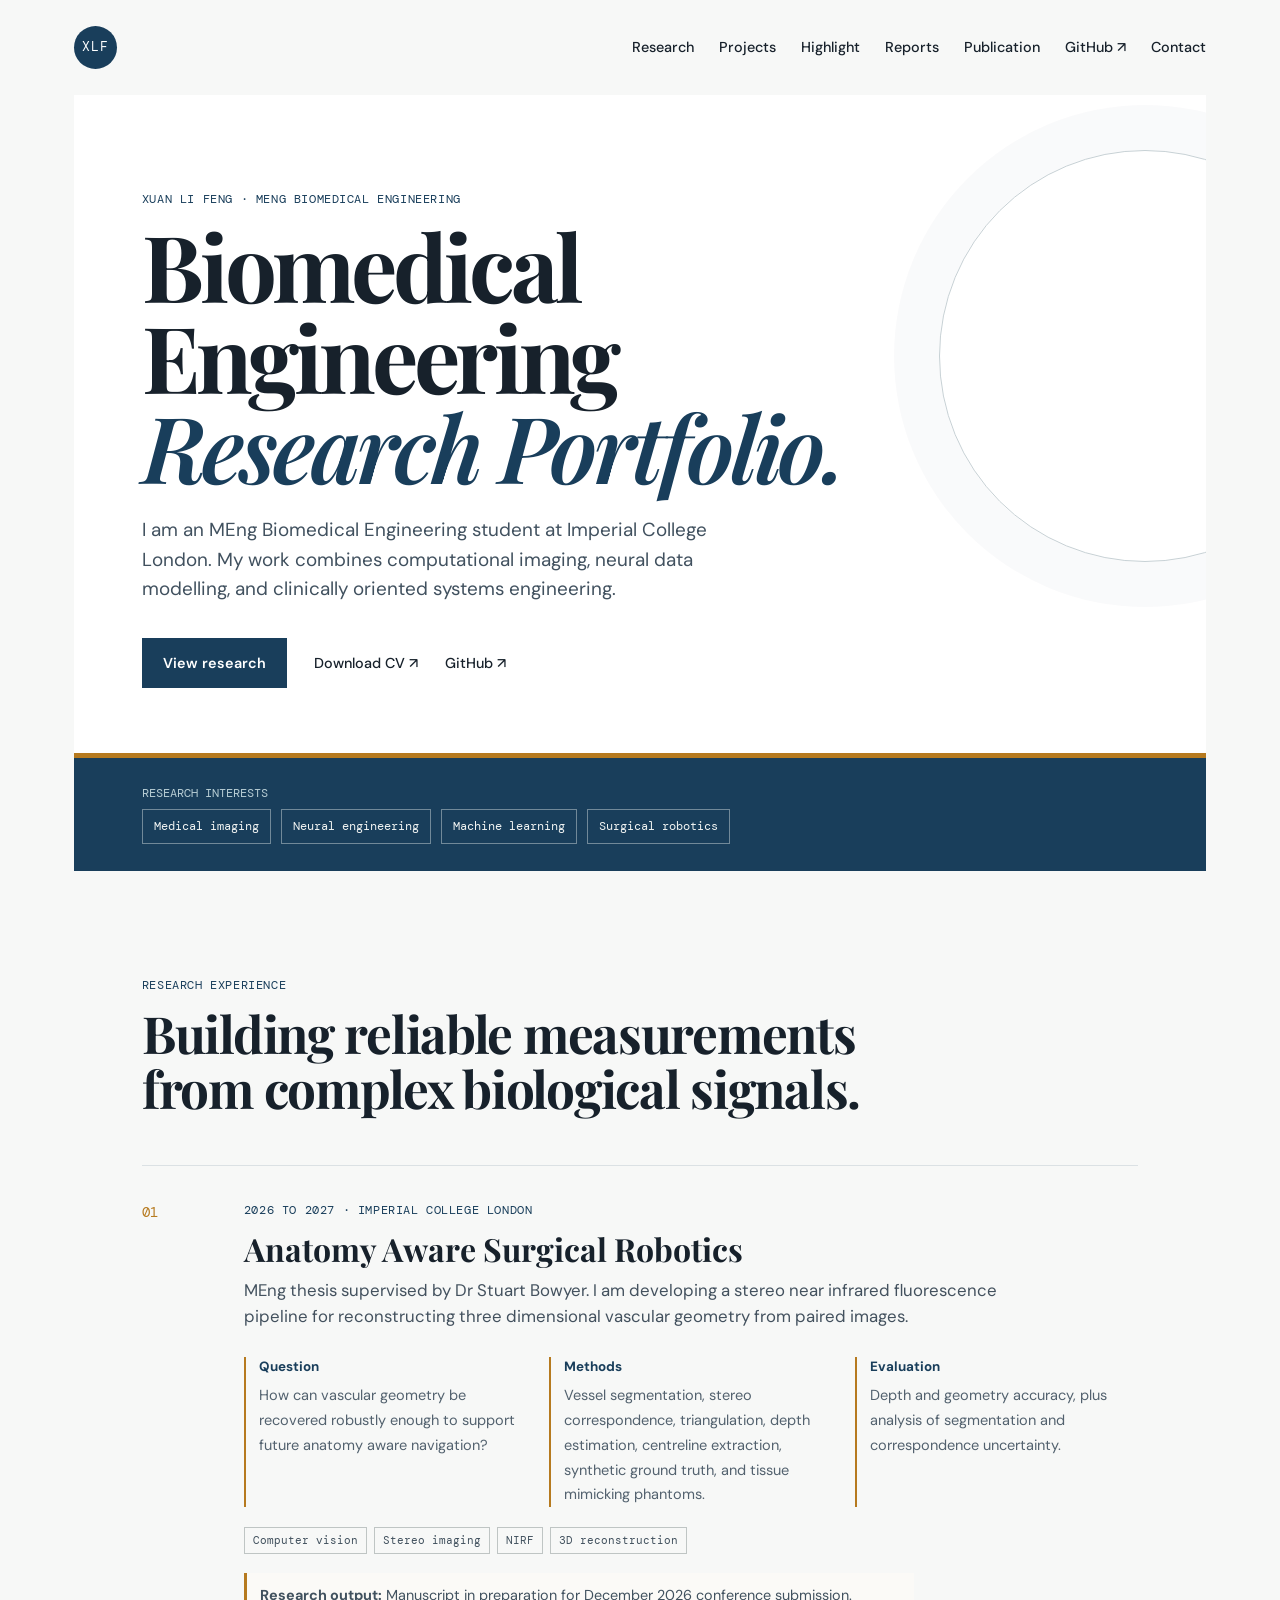
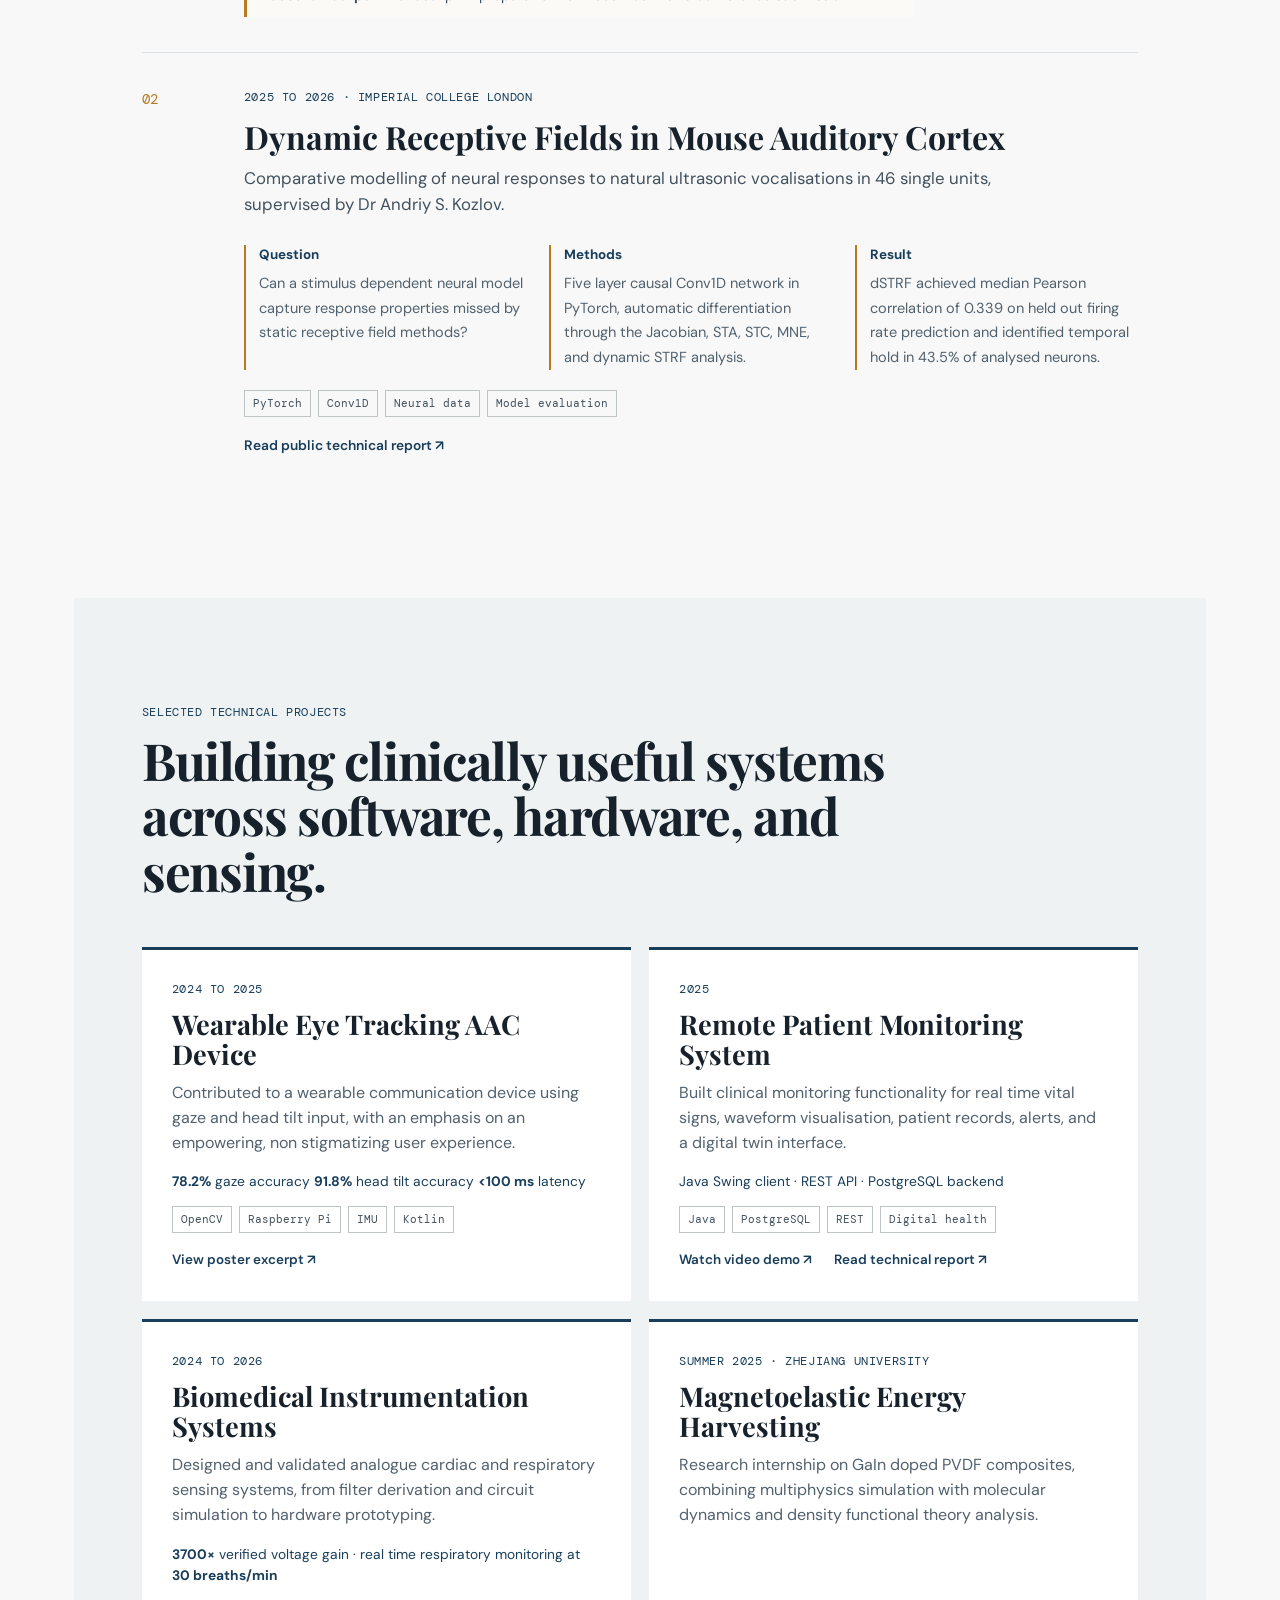
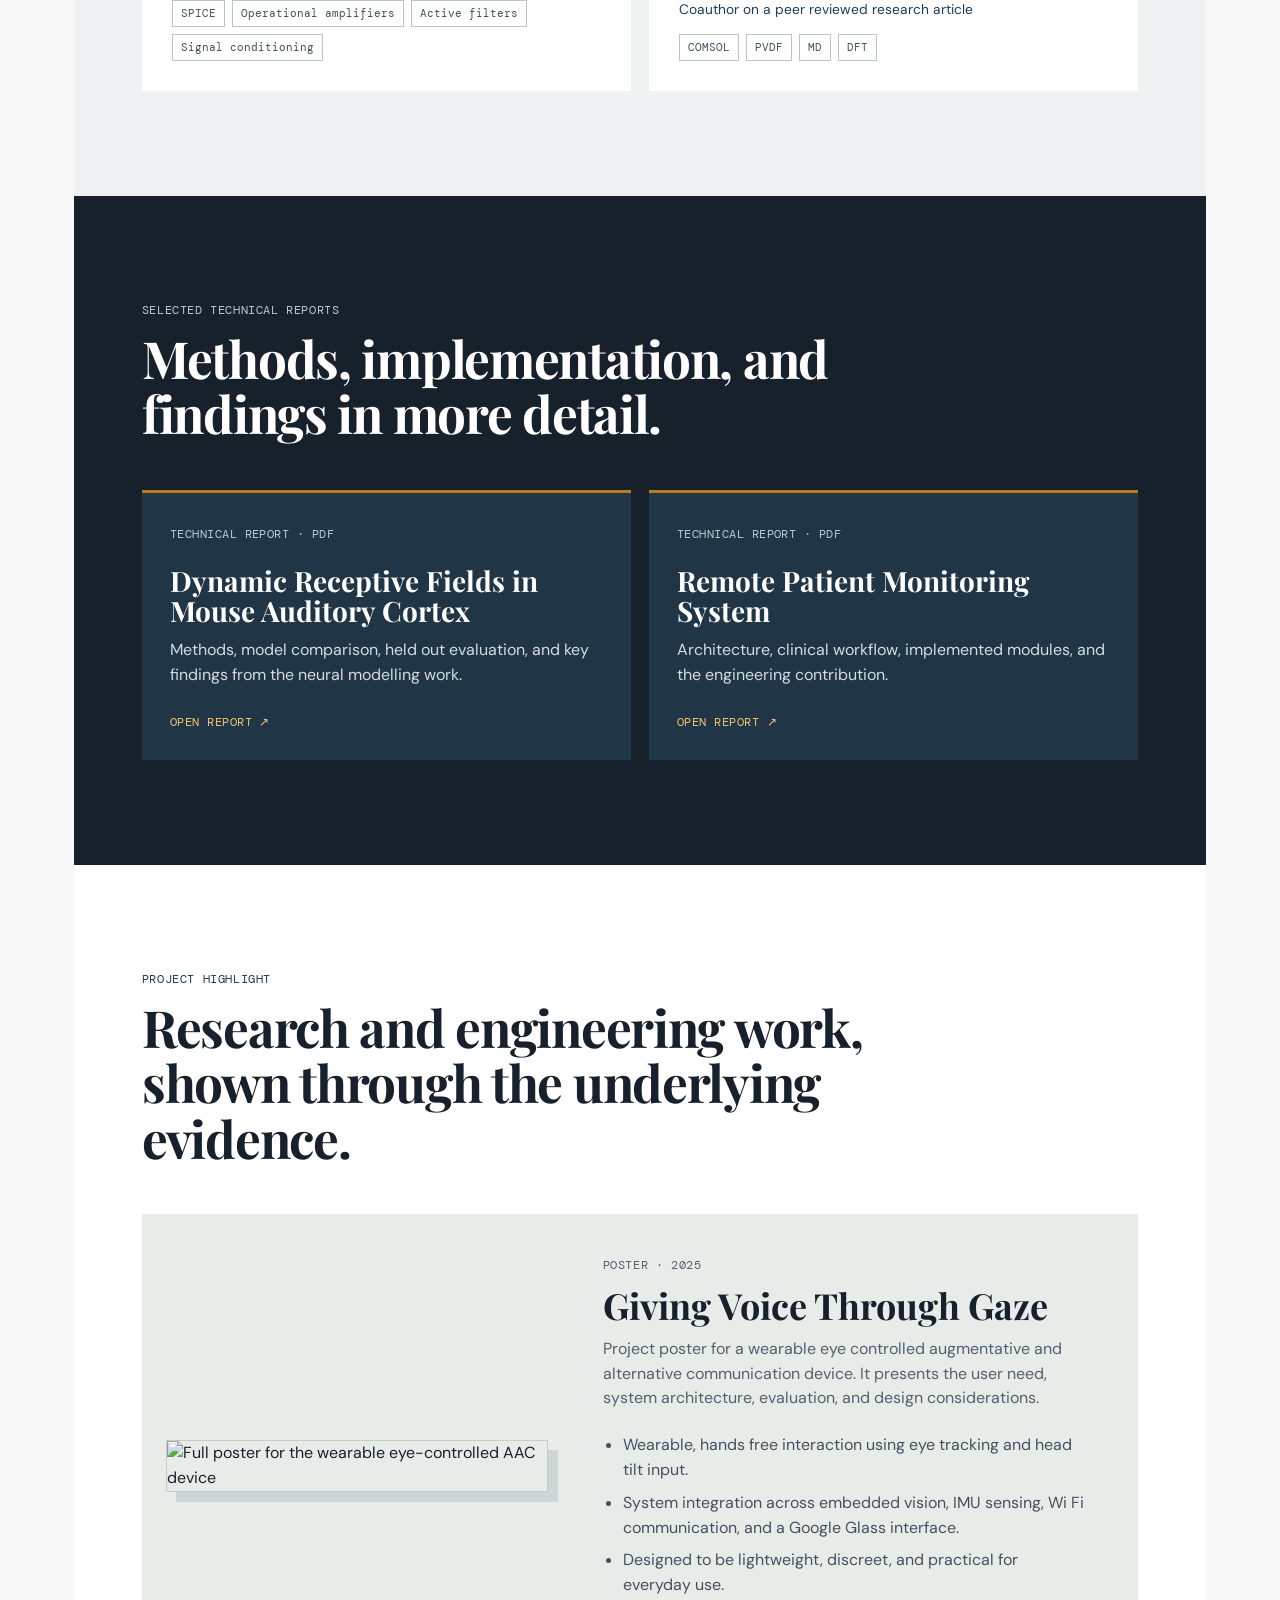
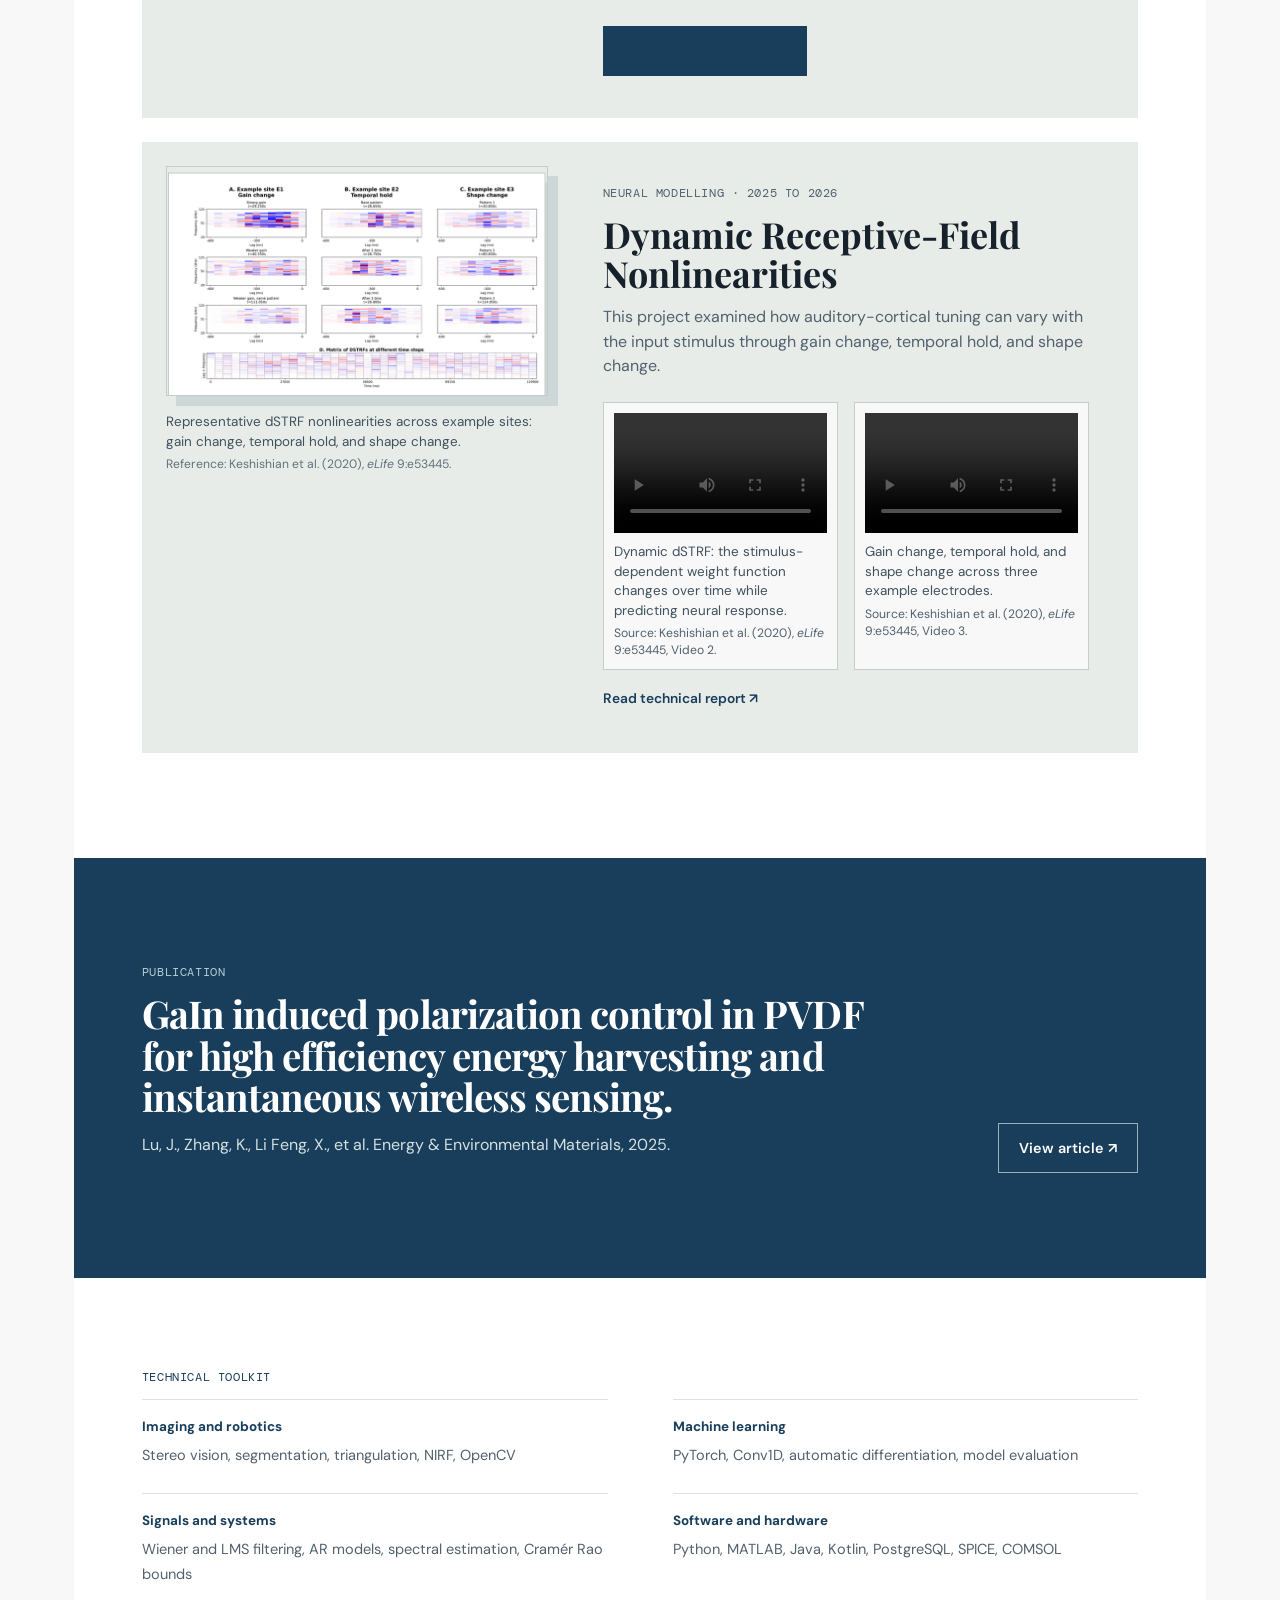
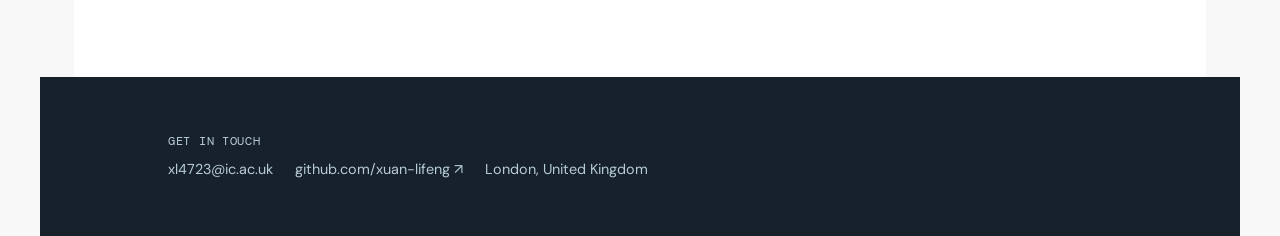
==== index.html @ 90e58fce "Use full AAC poster and simplify footer" ====
<!doctype html>
<html lang="en">
<head>
  <meta charset="utf-8">
  <meta name="viewport" content="width=device-width, initial-scale=1">
  <meta name="description" content="Research portfolio of Xuan Li Feng, MEng Biomedical Engineering student at Imperial College London.">
  <title>Xuan Li Feng | Biomedical Engineering Research</title>
  <link rel="icon" type="image/svg+xml" href="data:image/svg+xml,%3Csvg xmlns='http://www.w3.org/2000/svg' viewBox='0 0 64 64'%3E%3Crect width='64' height='64' rx='14' fill='%231b3a57'/%3E%3Cpath d='M16 17h12l4 10 4-10h12L38 47h-12z' fill='%23e4aa42'/%3E%3C/svg%3E">
  <link rel="stylesheet" href="styles.css">
</head>
<body>
  <header class="nav">
    <a class="brand" href="#top" aria-label="Xuan Li Feng home">XLF</a>
    <nav aria-label="Primary navigation">
      <a href="#research">Research</a>
      <a href="#projects">Projects</a>
      <a href="#materials">Highlight</a>
      <a href="#outputs">Reports</a>
      <a href="#publication">Publication</a>
      <a href="https://github.com/xuan-lifeng" target="_blank" rel="noreferrer">GitHub ↗</a>
      <a href="#contact">Contact</a>
    </nav>
  </header>

  <main id="top">
    <section class="hero">
      <p class="eyebrow">Xuan Li Feng · MEng Biomedical Engineering</p>
      <h1>Biomedical Engineering<br><em>Research Portfolio.</em></h1>
      <p class="intro">I am an MEng Biomedical Engineering student at Imperial College London. My work combines computational imaging, neural data modelling, and clinically oriented systems engineering.</p>
      <div class="actions">
        <a class="button" href="#research">View research</a>
        <a class="text-link" href="Xuan_Li_Feng_PhD_Research_CV.pdf">Download CV <span aria-hidden="true">↗</span></a>
        <a class="text-link" href="https://github.com/xuan-lifeng" target="_blank" rel="noreferrer">GitHub <span aria-hidden="true">↗</span></a>
      </div>
    </section>

    <section class="focus" aria-label="Research interests">
      <p>Research interests</p>
      <ul class="focus-list">
        <li>Medical imaging</li>
        <li>Neural engineering</li>
        <li>Machine learning</li>
        <li>Surgical robotics</li>
      </ul>
    </section>

    <section id="research" class="section">
      <div class="section-heading">
        <p class="eyebrow">Research experience</p>
        <h2>Building reliable measurements from complex biological signals.</h2>
      </div>
      <article class="feature">
        <div class="feature-number">01</div>
        <div>
          <p class="meta">2026 to 2027 · Imperial College London</p>
          <h3>Anatomy Aware Surgical Robotics</h3>
          <p class="lead">MEng thesis supervised by Dr Stuart Bowyer. I am developing a stereo near infrared fluorescence pipeline for reconstructing three dimensional vascular geometry from paired images.</p>
          <div class="detail-grid">
            <div><strong>Question</strong><span>How can vascular geometry be recovered robustly enough to support future anatomy aware navigation?</span></div>
            <div><strong>Methods</strong><span>Vessel segmentation, stereo correspondence, triangulation, depth estimation, centreline extraction, synthetic ground truth, and tissue mimicking phantoms.</span></div>
            <div><strong>Evaluation</strong><span>Depth and geometry accuracy, plus analysis of segmentation and correspondence uncertainty.</span></div>
          </div>
          <div class="tags"><span>Computer vision</span><span>Stereo imaging</span><span>NIRF</span><span>3D reconstruction</span></div>
          <p class="manuscript-note"><strong>Research output:</strong> Manuscript in preparation for December 2026 conference submission.</p>
        </div>
      </article>

      <article class="feature">
        <div class="feature-number">02</div>
        <div>
          <p class="meta">2025 to 2026 · Imperial College London</p>
          <h3>Dynamic Receptive Fields in Mouse Auditory Cortex</h3>
          <p class="lead">Comparative modelling of neural responses to natural ultrasonic vocalisations in 46 single units, supervised by Dr Andriy S. Kozlov.</p>
          <div class="detail-grid">
            <div><strong>Question</strong><span>Can a stimulus dependent neural model capture response properties missed by static receptive field methods?</span></div>
            <div><strong>Methods</strong><span>Five layer causal Conv1D network in PyTorch, automatic differentiation through the Jacobian, STA, STC, MNE, and dynamic STRF analysis.</span></div>
            <div><strong>Result</strong><span>dSTRF achieved median Pearson correlation of 0.339 on held out firing rate prediction and identified temporal hold in 43.5% of analysed neurons.</span></div>
          </div>
          <div class="tags"><span>PyTorch</span><span>Conv1D</span><span>Neural data</span><span>Model evaluation</span></div>
          <a class="report-link" href="reports/neural_receptive_fields_brief.pdf" target="_blank" rel="noreferrer">Read public technical report <span aria-hidden="true">↗</span></a>
        </div>
      </article>
    </section>

    <section id="projects" class="section project-section">
      <div class="section-heading">
        <p class="eyebrow">Selected technical projects</p>
        <h2>Building clinically useful systems across software, hardware, and sensing.</h2>
      </div>
      <div class="cards">
        <article class="card">
          <p class="meta">2024 to 2025</p>
          <h3>Wearable Eye Tracking AAC Device</h3>
          <p>Contributed to a wearable communication device using gaze and head tilt input, with an emphasis on an empowering, non stigmatizing user experience.</p>
          <p class="metric"><strong>78.2%</strong> gaze accuracy <strong>91.8%</strong> head tilt accuracy <strong>&lt;100 ms</strong> latency</p>
          <div class="tags"><span>OpenCV</span><span>Raspberry Pi</span><span>IMU</span><span>Kotlin</span></div>
          <a class="card-link" href="images/wearable-aac-poster-excerpt.jpg" target="_blank" rel="noreferrer">View poster excerpt <span aria-hidden="true">↗</span></a>
        </article>
        <article class="card">
          <p class="meta">2025</p>
          <h3>Remote Patient Monitoring System</h3>
          <p>Built clinical monitoring functionality for real time vital signs, waveform visualisation, patient records, alerts, and a digital twin interface.</p>
          <p class="metric">Java Swing client · REST API · PostgreSQL backend</p>
          <div class="tags"><span>Java</span><span>PostgreSQL</span><span>REST</span><span>Digital health</span></div>
          <div class="card-actions">
            <a class="card-link" href="https://youtu.be/-NgMJSTAjjk" target="_blank" rel="noreferrer">Watch video demo <span aria-hidden="true">↗</span></a>
            <a class="card-link" href="reports/remote_patient_monitoring_brief.pdf" target="_blank" rel="noreferrer">Read technical report <span aria-hidden="true">↗</span></a>
          </div>
        </article>
        <article class="card">
          <p class="meta">2024 to 2026</p>
          <h3>Biomedical Instrumentation Systems</h3>
          <p>Designed and validated analogue cardiac and respiratory sensing systems, from filter derivation and circuit simulation to hardware prototyping.</p>
          <p class="metric"><strong>3700×</strong> verified voltage gain · real time respiratory monitoring at <strong>30 breaths/min</strong></p>
          <div class="tags"><span>SPICE</span><span>Operational amplifiers</span><span>Active filters</span><span>Signal conditioning</span></div>
        </article>
        <article class="card">
          <p class="meta">Summer 2025 · Zhejiang University</p>
          <h3>Magnetoelastic Energy Harvesting</h3>
          <p>Research internship on GaIn doped PVDF composites, combining multiphysics simulation with molecular dynamics and density functional theory analysis.</p>
          <p class="metric">Coauthor on a peer reviewed research article</p>
          <div class="tags"><span>COMSOL</span><span>PVDF</span><span>MD</span><span>DFT</span></div>
        </article>
      </div>
    </section>

    <section id="outputs" class="section outputs">
      <div class="section-heading">
        <p class="eyebrow">Selected technical reports</p>
        <h2>Methods, implementation, and findings in more detail.</h2>
      </div>
      <div class="output-grid">
        <a class="output-card" href="reports/neural_receptive_fields_brief.pdf" target="_blank" rel="noreferrer">
          <span class="output-type">Technical report · PDF</span>
          <h3>Dynamic Receptive Fields in Mouse Auditory Cortex</h3>
          <p>Methods, model comparison, held out evaluation, and key findings from the neural modelling work.</p>
          <span class="output-action">Open report ↗</span>
        </a>
        <a class="output-card" href="reports/remote_patient_monitoring_brief.pdf" target="_blank" rel="noreferrer">
          <span class="output-type">Technical report · PDF</span>
          <h3>Remote Patient Monitoring System</h3>
          <p>Architecture, clinical workflow, implemented modules, and the engineering contribution.</p>
          <span class="output-action">Open report ↗</span>
        </a>
      </div>
    </section>

    <section id="materials" class="section materials">
      <div class="section-heading">
        <p class="eyebrow">Project highlight</p>
        <h2>Research and engineering work, shown through the underlying evidence.</h2>
      </div>
      <article class="material-card">
        <img src="images/wearable-aac-full-poster.jpg" alt="Full poster for the wearable eye-controlled AAC device" class="aac-poster">
        <div class="material-copy">
          <p class="meta">Poster · 2025</p>
          <h3>Giving Voice Through Gaze</h3>
          <p>Project poster for a wearable eye controlled augmentative and alternative communication device. It presents the user need, system architecture, evaluation, and design considerations.</p>
          <ul>
            <li>Wearable, hands free interaction using eye tracking and head tilt input.</li>
            <li>System integration across embedded vision, IMU sensing, Wi Fi communication, and a Google Glass interface.</li>
            <li>Designed to be lightweight, discreet, and practical for everyday use.</li>
          </ul>
          <a class="button" href="images/wearable-aac-poster-excerpt.jpg" target="_blank" rel="noreferrer">Open poster excerpt <span aria-hidden="true">↗</span></a>
        </div>
      </article>
      <article class="material-card neural-material">
        <div class="neural-figures">
          <figure class="neural-figure">
            <img src="images/neural/dstrf-nonlinearities-examples.png" alt="Representative examples of gain change, temporal hold, and shape change in dynamic spectrotemporal receptive fields">
            <figcaption>Representative dSTRF nonlinearities across example sites: gain change, temporal hold, and shape change.</figcaption>
            <p class="figure-citation">Reference: Keshishian et al. (2020), <em>eLife</em> 9:e53445.</p>
          </figure>
        </div>
        <div class="material-copy">
          <p class="meta">Neural modelling · 2025 to 2026</p>
          <h3>Dynamic Receptive-Field Nonlinearities</h3>
          <p>This project examined how auditory-cortical tuning can vary with the input stimulus through gain change, temporal hold, and shape change.</p>
          <div class="neural-videos">
            <figure class="video-figure">
              <video controls preload="metadata">
                <source src="https://static-movie-usa.glencoesoftware.com/mp4/10.7554/596/ea3036d3b060160449fa7d0a4de89daf8467bf38/elife-53445-video2.mp4" type="video/mp4">
                Your browser does not support HTML5 video.
              </video>
              <figcaption>Dynamic dSTRF: the stimulus-dependent weight function changes over time while predicting neural response.</figcaption>
              <p class="figure-citation">Source: Keshishian et al. (2020), <em>eLife</em> 9:e53445, Video 2.</p>
            </figure>
            <figure class="video-figure">
              <video controls preload="metadata">
                <source src="https://static-movie-usa.glencoesoftware.com/mp4/10.7554/596/ea3036d3b060160449fa7d0a4de89daf8467bf38/elife-53445-video3.mp4" type="video/mp4">
                Your browser does not support HTML5 video.
              </video>
              <figcaption>Gain change, temporal hold, and shape change across three example electrodes.</figcaption>
              <p class="figure-citation">Source: Keshishian et al. (2020), <em>eLife</em> 9:e53445, Video 3.</p>
            </figure>
          </div>
          <a class="text-link report-link" href="reports/neural_receptive_fields_brief.pdf" target="_blank" rel="noreferrer">Read technical report <span aria-hidden="true">↗</span></a>
        </div>
      </article>
    </section>

    <section id="publication" class="section publication">
      <div>
        <p class="eyebrow">Publication</p>
        <h2>GaIn induced polarization control in PVDF for high efficiency energy harvesting and instantaneous wireless sensing.</h2>
        <p>Lu, J., Zhang, K., Li Feng, X., et al. Energy &amp; Environmental Materials, 2025.</p>
      </div>
      <a class="button secondary" href="https://doi.org/10.1002/eem2.70201" target="_blank" rel="noreferrer">View article <span aria-hidden="true">↗</span></a>
    </section>

    <section class="skills">
      <p class="eyebrow">Technical toolkit</p>
      <div class="skill-columns">
        <div><strong>Imaging and robotics</strong><span>Stereo vision, segmentation, triangulation, NIRF, OpenCV</span></div>
        <div><strong>Machine learning</strong><span>PyTorch, Conv1D, automatic differentiation, model evaluation</span></div>
        <div><strong>Signals and systems</strong><span>Wiener and LMS filtering, AR models, spectral estimation, Cramér Rao bounds</span></div>
        <div><strong>Software and hardware</strong><span>Python, MATLAB, Java, Kotlin, PostgreSQL, SPICE, COMSOL</span></div>
      </div>
    </section>
  </main>

  <footer id="contact">
    <p>Get in touch</p>
    <div class="footer-links">
      <a href="mailto:xl4723@ic.ac.uk">xl4723@ic.ac.uk</a>
      <a href="https://github.com/xuan-lifeng" target="_blank" rel="noreferrer">github.com/xuan-lifeng ↗</a>
      <span>London, United Kingdom</span>
    </div>
  </footer>
</body>
</html>
---- styles.css ----
@import url('https://fonts.googleapis.com/css2?family=DM+Mono:wght@400;500&family=DM+Sans:opsz,wght@9..40,400;9..40,500;9..40,600&family=Playfair+Display:ital,wght@0,600;0,700;1,600&display=swap');

:root { --ink:#17212b; --muted:#5f6d79; --paper:#f7f8f7; --white:#ffffff; --line:#dbe1e4; --blue:#193e5b; --gold:#b67a1f; }
* { box-sizing:border-box; }
html { scroll-behavior:smooth; }
body { margin:0; color:var(--ink); background:var(--paper); font-family:"DM Sans",Arial,sans-serif; line-height:1.55; }
.nav { display:flex; justify-content:space-between; align-items:center; max-width:1200px; margin:auto; padding:26px 34px; }
.brand { display:grid; place-items:center; width:43px; height:43px; background:var(--blue); color:white; border-radius:50%; font-family:"DM Mono",monospace; font-size:.82rem; text-decoration:none; letter-spacing:.08em; }
nav { display:flex; gap:25px; }
nav a,.text-link { color:var(--ink); text-decoration:none; font-size:.9rem; font-weight:500; }
nav a:hover,.text-link:hover { color:var(--blue); }
main { max-width:1200px; margin:auto; padding:0 34px; }
.hero { min-height:540px; padding:95px 6% 65px; background:var(--white); position:relative; overflow:hidden; border-bottom:5px solid var(--gold); }
.hero:after { content:""; position:absolute; width:410px; height:410px; border:1px solid #c7d1d5; border-radius:50%; right:-145px; top:55px; box-shadow:0 0 0 45px rgba(25,62,91,.025); }
.eyebrow,.meta { margin:0 0 12px; color:var(--blue); font-family:"DM Mono",monospace; font-size:.74rem; letter-spacing:.05em; text-transform:uppercase; }
h1,h2,h3,p { margin-top:0; }
h1 { max-width:800px; margin-bottom:24px; font-family:"Playfair Display",Georgia,serif; font-size:clamp(3.3rem,7.2vw,6.65rem); line-height:.98; letter-spacing:-.045em; position:relative; z-index:1; }
h1 em { color:var(--blue); font-weight:600; }
.intro { max-width:610px; color:#41515f; font-size:1.18rem; position:relative; z-index:1; }
.actions { display:flex; align-items:center; gap:27px; margin-top:35px; position:relative; z-index:1; }
.button { display:inline-block; background:var(--blue); color:white; padding:13px 20px; text-decoration:none; font-size:.9rem; font-weight:600; border:1px solid var(--blue); }
.button:hover { background:#0f2f48; }
.focus { padding:27px 6%; background:var(--blue); color:#eaf0ee; }
.focus p { margin-bottom:6px; color:#b7cdd4; font-family:"DM Mono",monospace; font-size:.72rem; text-transform:uppercase; }
.focus-list { display:flex; gap:10px; flex-wrap:wrap; margin:0; padding:0; list-style:none; }
.focus-list li { padding:7px 11px; border:1px solid rgba(234,240,238,.42); color:#f1f4f3; font-family:"DM Mono",monospace; font-size:.75rem; }
.section { padding:105px 6%; }
.section-heading { max-width:790px; margin-bottom:48px; }
h2 { font-family:"Playfair Display",Georgia,serif; font-size:clamp(2.1rem,4vw,3.6rem); line-height:1.08; letter-spacing:-.025em; }
.feature { display:grid; grid-template-columns:72px 1fr; gap:30px; padding:35px 0; border-top:1px solid var(--line); }
.feature-number { color:var(--gold); font-family:"DM Mono",monospace; font-size:.9rem; }
h3 { margin-bottom:11px; font-family:"Playfair Display",Georgia,serif; font-size:2rem; line-height:1.1; }
.lead { max-width:800px; color:#43515e; font-size:1.05rem; }
.detail-grid { display:grid; grid-template-columns:repeat(3,1fr); gap:22px; max-width:970px; margin:28px 0 20px; }
.detail-grid div { border-left:2px solid var(--gold); padding-left:13px; }
.detail-grid strong,.skill-columns strong { display:block; margin-bottom:5px; color:var(--blue); font-size:.84rem; }
.detail-grid span,.skill-columns span { color:#52616e; font-size:.91rem; }
.tags { display:flex; gap:7px; flex-wrap:wrap; }
.tags span { padding:4px 8px; border:1px solid #bfc5c4; color:#40505d; font-family:"DM Mono",monospace; font-size:.68rem; }
.project-section { background:#eef2f3; }
.cards { display:grid; grid-template-columns:repeat(2,1fr); gap:18px; }
.card { min-height:285px; padding:30px; background:var(--white); border-top:3px solid var(--blue); display:flex; flex-direction:column; }
.card h3 { font-size:1.7rem; }
.card p:not(.meta):not(.metric) { color:#52616e; }
.metric { margin-top:auto; color:var(--blue); font-size:.86rem; }
.card-link { display:inline-block; margin-top:17px; color:var(--blue); font-size:.84rem; font-weight:600; text-decoration:none; }
.card-link:hover { text-decoration:underline; }
.card-actions { display:flex; flex-wrap:wrap; gap:0 22px; margin-top:17px; }
.card-actions .card-link { margin-top:0; }
.materials { background:var(--white); }
.materials-intro { max-width:660px; color:#52616e; }
.material-card { display:grid; grid-template-columns:minmax(260px,.85fr) 1.15fr; gap:50px; padding:24px; background:#e7ece8; align-items:center; }
.material-card img { width:100%; max-height:510px; object-fit:cover; object-position:top; border:1px solid #c5cdc9; box-shadow:10px 10px 0 rgba(29,70,102,.12); }
.material-copy { padding:18px 25px 18px 5px; }
.material-copy h3 { font-size:2.25rem; }
.material-copy p { color:#52616e; }
.material-copy ul { margin:22px 0 28px; padding-left:20px; color:#43515e; }
.material-copy li { margin:8px 0; }
.neural-material { margin-top:24px; align-items:start; }
.neural-figures { display:grid; gap:14px; }
.neural-figures img { width:100%; border:1px solid #c5cdc9; background:white; }
.neural-figures img:first-child { box-shadow:10px 10px 0 rgba(29,70,102,.12); }
.material-copy a { color:var(--blue); }
.project-links { display:flex; align-items:center; flex-wrap:wrap; gap:14px 20px; margin-top:25px; }
.project-links .text-link { font-size:.84rem; font-weight:600; }
.manuscript-note { margin:19px 0 0; padding:11px 13px; max-width:670px; border-left:3px solid var(--gold); color:#40515e; background:#fbfaf7; font-size:.9rem; }
.report-link { display:inline-block; margin-top:18px; color:var(--blue); font-size:.86rem; font-weight:600; text-decoration:none; }
.report-link:hover { text-decoration:underline; }
.outputs { background:var(--ink); color:white; }
.outputs .eyebrow { color:#b8cbd4; }
.outputs h2 { max-width:720px; }
.output-grid { display:grid; grid-template-columns:repeat(2,1fr); gap:18px; }
.output-card { min-height:245px; padding:28px; background:#203646; color:white; border-top:3px solid var(--gold); text-decoration:none; }
.output-card:hover { background:#294758; }
.output-card h3 { margin-top:20px; font-size:1.75rem; }
.output-card p { color:#d3dde1; }
.output-type,.output-action { font-family:"DM Mono",monospace; font-size:.72rem; letter-spacing:.04em; text-transform:uppercase; color:#b8cbd4; }
.output-action { display:block; margin-top:26px; color:#f2c46f; }
.publication { display:flex; justify-content:space-between; align-items:end; gap:40px; background:var(--blue); color:white; }
.publication h2 { max-width:770px; margin-bottom:15px; font-size:clamp(1.8rem,3vw,2.8rem); }
.publication .eyebrow { color:#b7cdd4; }
.publication p:not(.eyebrow) { color:#d5e0e1; }
.secondary { flex:none; background:transparent; border-color:#96b2bd; }
.secondary:hover { background:white; color:var(--blue); }
.skills { padding:90px 6%; background:var(--white); }
.skill-columns { display:grid; grid-template-columns:repeat(2,1fr); gap:26px 65px; }
.skill-columns div { padding-top:17px; border-top:1px solid var(--line); }
footer { max-width:1200px; margin:auto; padding:55px 10%; background:var(--ink); color:white; }
footer p { margin-bottom:8px; color:#b7cdd4; font-family:"DM Mono",monospace; font-size:.75rem; letter-spacing:.06em; text-transform:uppercase; }
.footer-links { display:flex; gap:22px; flex-wrap:wrap; }
.footer-links a,.footer-links span { color:#b7cdd4; font-size:.9rem; text-decoration:none; }
.footer-links a:hover { color:white; }
@media (max-width:720px) { .nav,main { padding-left:18px; padding-right:18px; } .nav { padding-top:18px; padding-bottom:18px; } nav { gap:13px; } nav a { font-size:.78rem; } .hero { padding:70px 9% 60px; min-height:520px; } .hero:after { opacity:.5; } .section,.skills { padding:70px 5%; } .feature { grid-template-columns:1fr; gap:8px; } .detail-grid,.cards,.skill-columns,.material-card,.output-grid { grid-template-columns:1fr; } .material-copy { padding:8px 5px 20px; } .publication { display:block; } .secondary { margin-top:12px; } }

.neural-figure,.video-figure { margin:0; }
.neural-figure figcaption,.video-figure figcaption { margin-top:9px; color:#40515e; font-size:.84rem; line-height:1.45; }
.figure-citation { margin:5px 0 0; color:#63717b; font-size:.76rem; line-height:1.4; }
.neural-videos { display:grid; grid-template-columns:repeat(2,minmax(0,1fr)); gap:16px; margin-top:23px; }
.video-figure { padding:10px; background:#f7f8f7; border:1px solid #c5cdc9; }
.video-figure video { display:block; width:100%; aspect-ratio:16/9; background:#101820; }
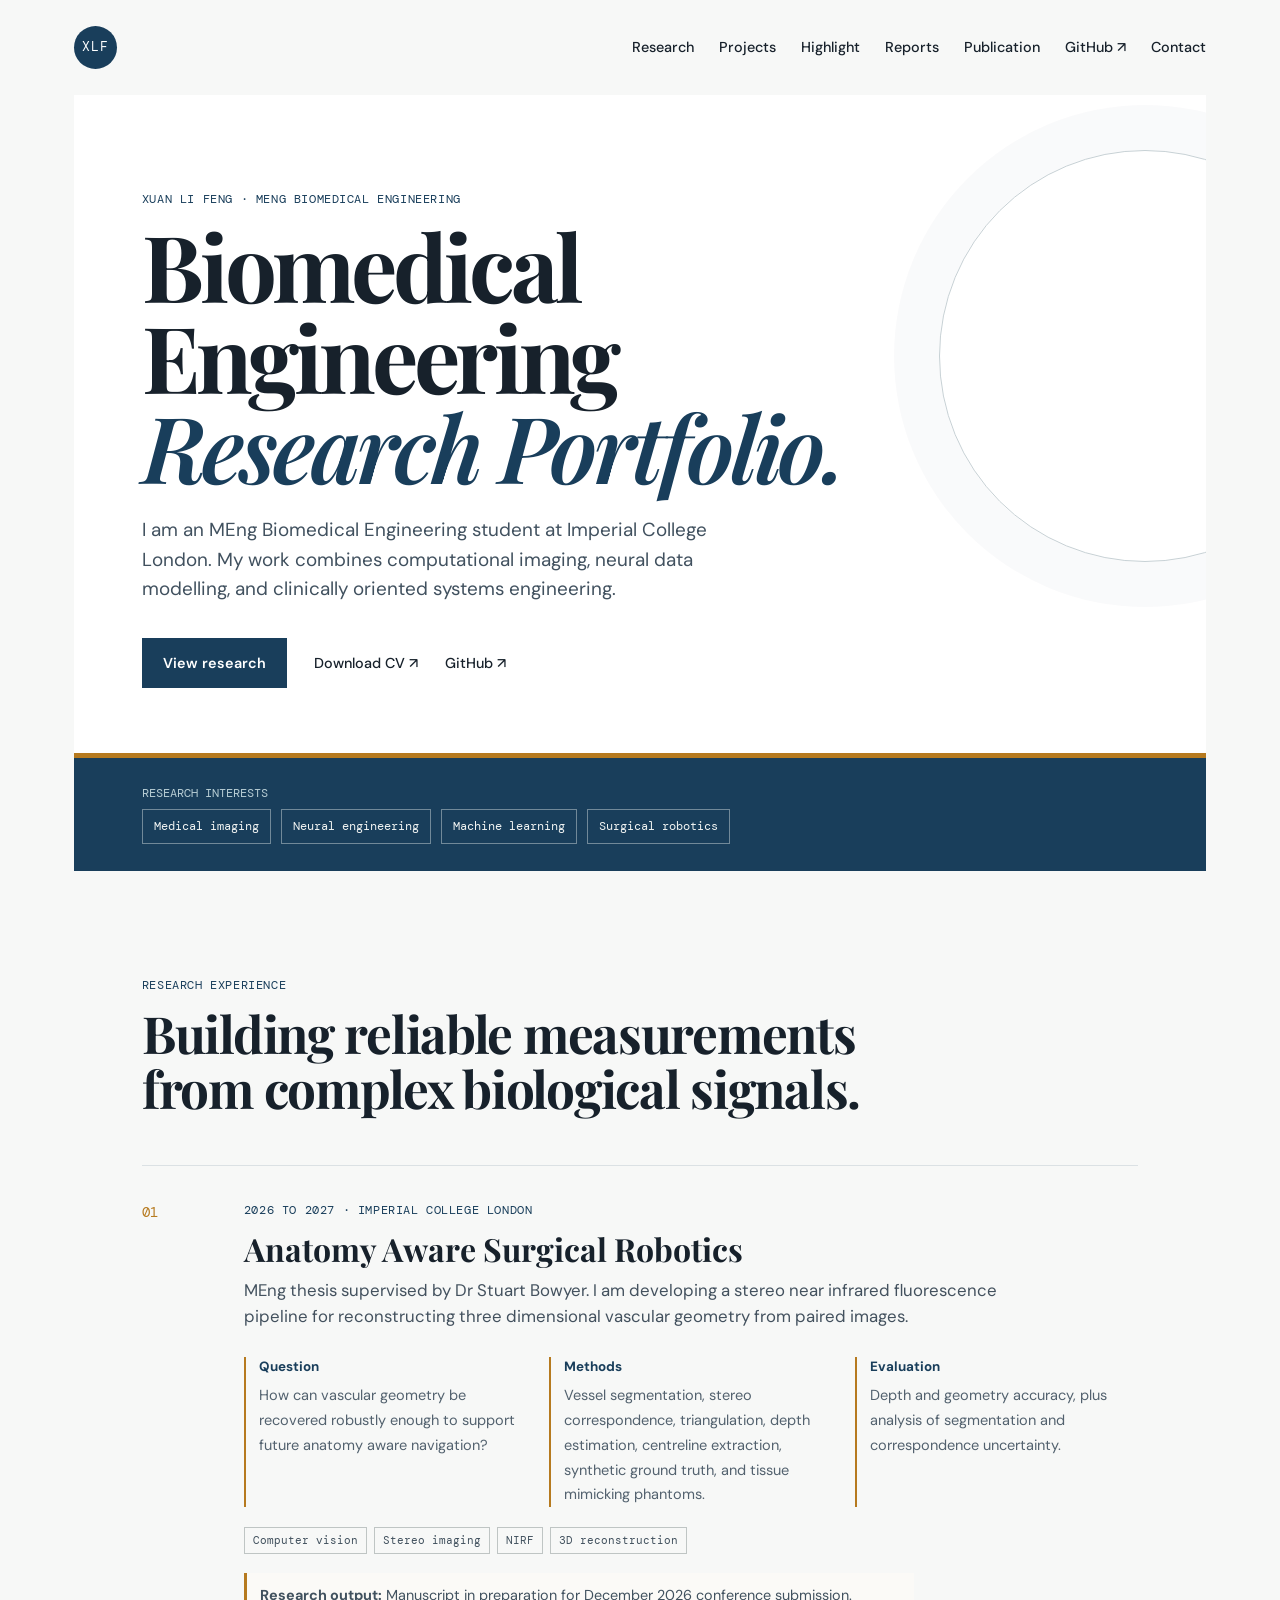
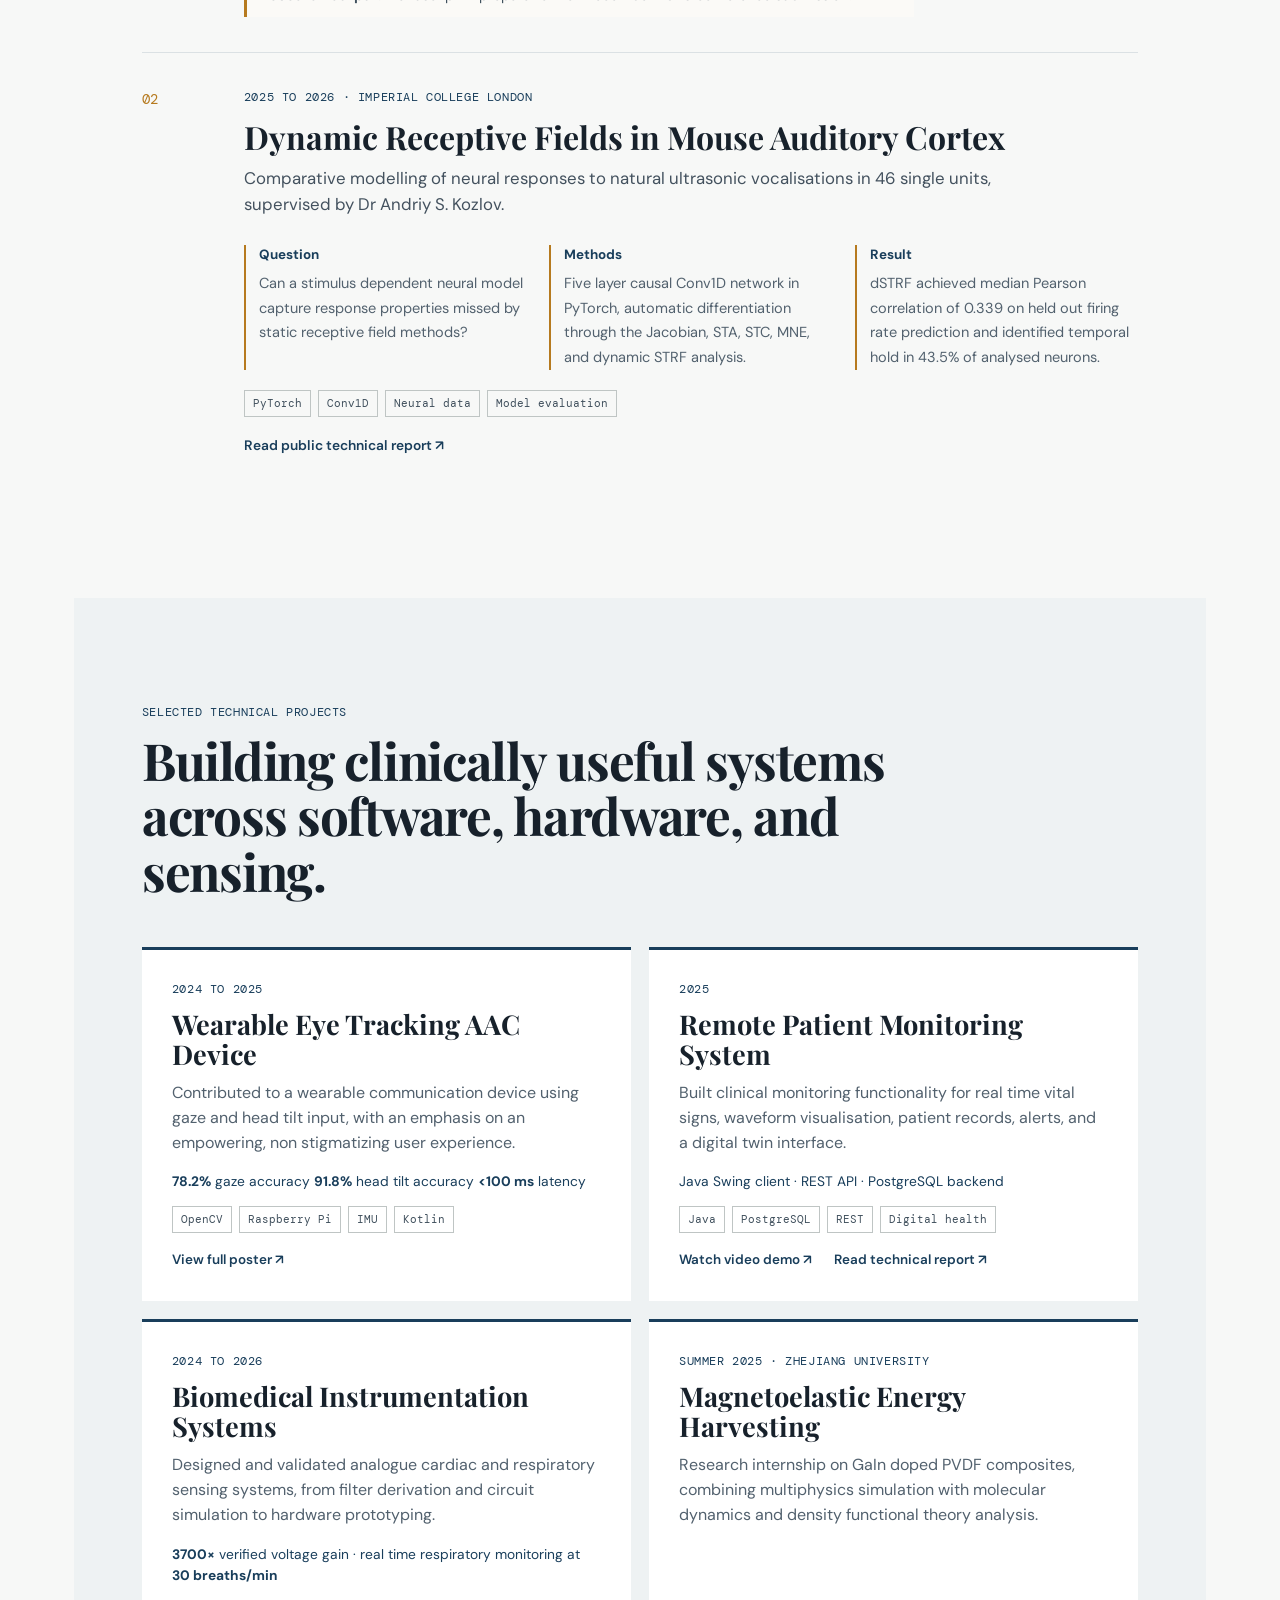
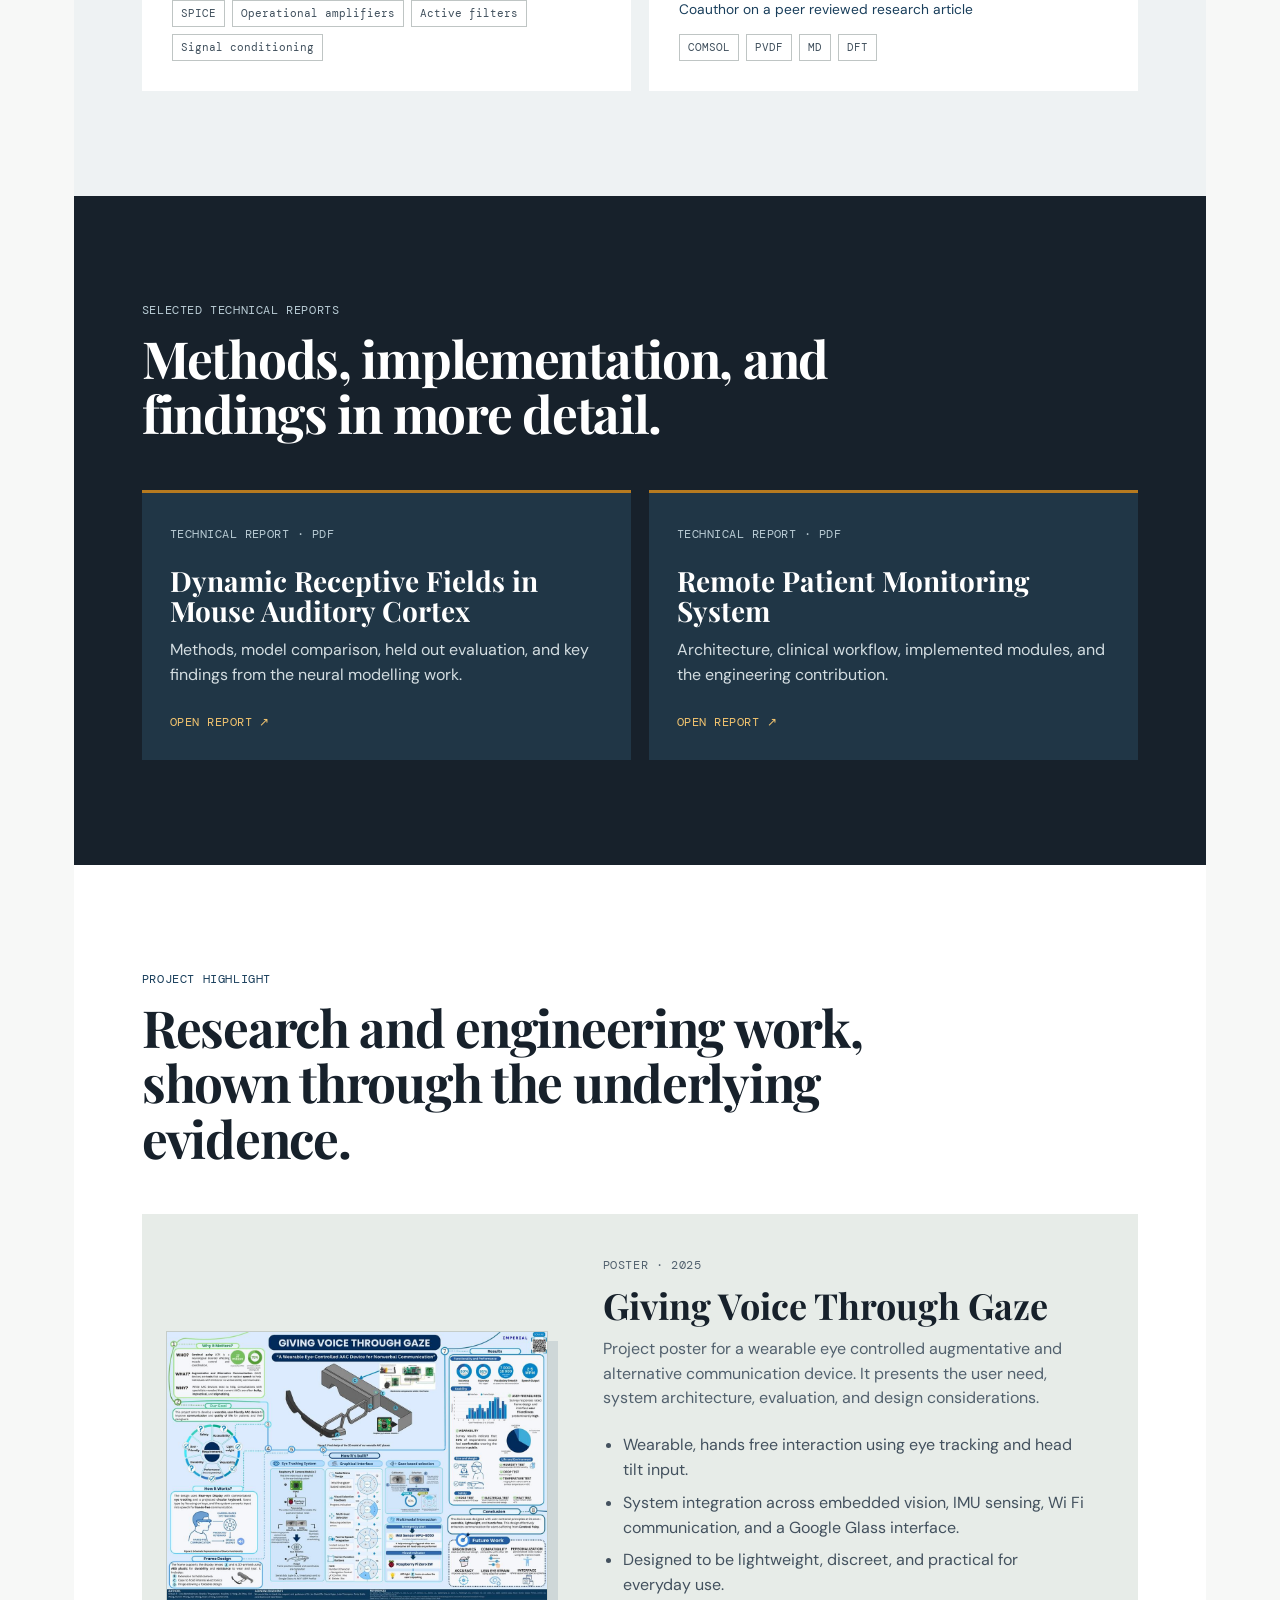
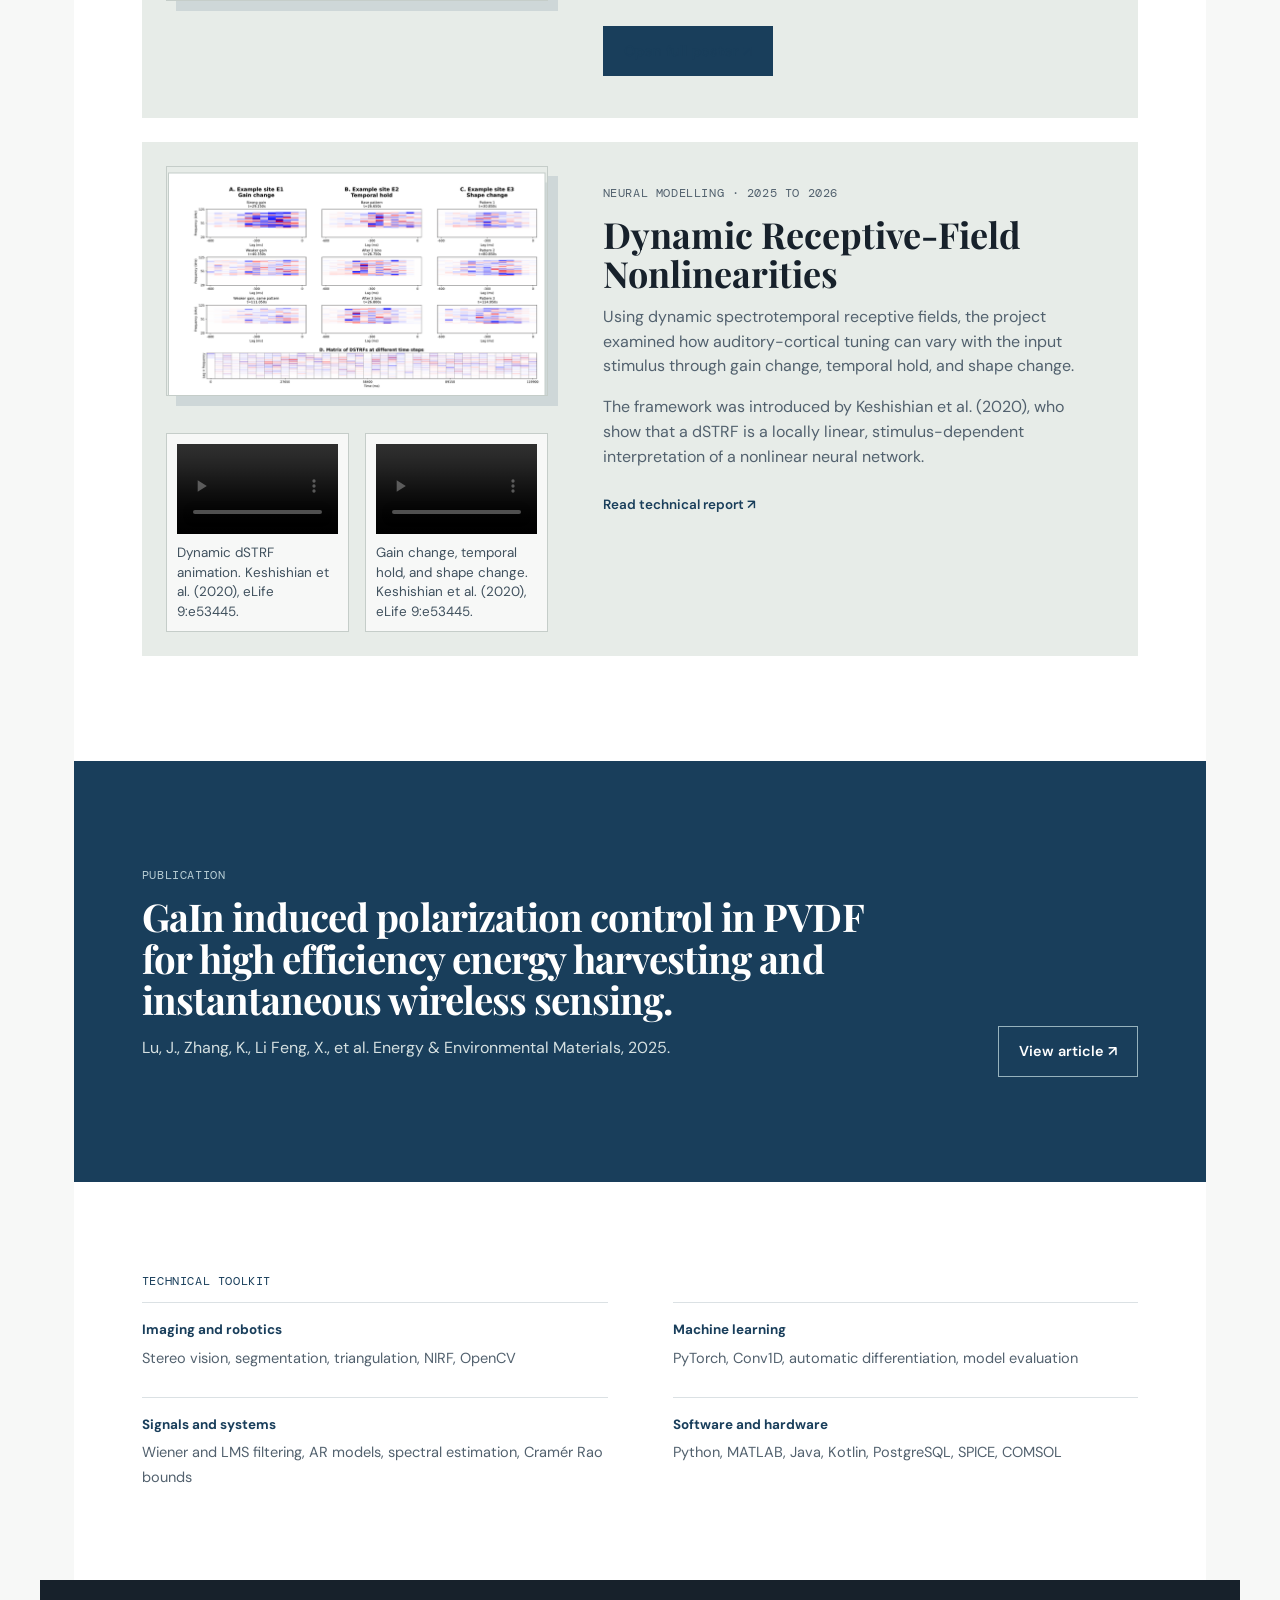
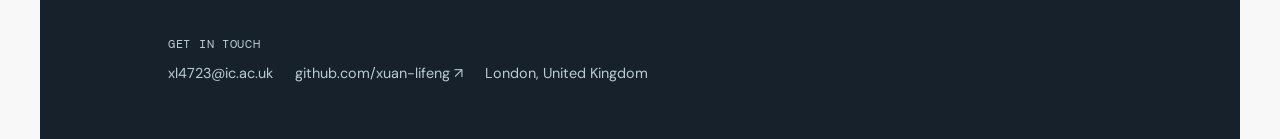
==== commit 0fb98984: "Refine project highlights and poster access" ====
--- a/index.html
+++ b/index.html
@@ -94,7 +94,7 @@
           <p>Contributed to a wearable communication device using gaze and head tilt input, with an emphasis on an empowering, non stigmatizing user experience.</p>
           <p class="metric"><strong>78.2%</strong> gaze accuracy <strong>91.8%</strong> head tilt accuracy <strong>&lt;100 ms</strong> latency</p>
           <div class="tags"><span>OpenCV</span><span>Raspberry Pi</span><span>IMU</span><span>Kotlin</span></div>
-          <a class="card-link" href="images/wearable-aac-poster-excerpt.jpg" target="_blank" rel="noreferrer">View poster excerpt <span aria-hidden="true">↗</span></a>
+          <a class="card-link" href="images/wearable-aac-full-poster.jpg" target="_blank" rel="noreferrer">View full poster <span aria-hidden="true">↗</span></a>
         </article>
         <article class="card">
           <p class="meta">2025</p>
@@ -151,7 +151,7 @@
         <h2>Research and engineering work, shown through the underlying evidence.</h2>
       </div>
       <article class="material-card">
-        <img src="images/wearable-aac-full-poster.jpg" alt="Full poster for the wearable eye-controlled AAC device" class="aac-poster">
+        <img class="aac-poster" src="images/wearable-aac-full-poster.jpg" alt="Full poster for the wearable eye controlled AAC device">
         <div class="material-copy">
           <p class="meta">Poster · 2025</p>
           <h3>Giving Voice Through Gaze</h3>
@@ -161,40 +161,31 @@
             <li>System integration across embedded vision, IMU sensing, Wi Fi communication, and a Google Glass interface.</li>
             <li>Designed to be lightweight, discreet, and practical for everyday use.</li>
           </ul>
-          <a class="button" href="images/wearable-aac-poster-excerpt.jpg" target="_blank" rel="noreferrer">Open poster excerpt <span aria-hidden="true">↗</span></a>
+          <a class="button" href="images/wearable-aac-full-poster.jpg" target="_blank" rel="noreferrer">Open full poster <span aria-hidden="true">↗</span></a>
         </div>
       </article>
       <article class="material-card neural-material">
         <div class="neural-figures">
-          <figure class="neural-figure">
-            <img src="images/neural/dstrf-nonlinearities-examples.png" alt="Representative examples of gain change, temporal hold, and shape change in dynamic spectrotemporal receptive fields">
-            <figcaption>Representative dSTRF nonlinearities across example sites: gain change, temporal hold, and shape change.</figcaption>
-            <p class="figure-citation">Reference: Keshishian et al. (2020), <em>eLife</em> 9:e53445.</p>
-          </figure>
+          <img src="images/neural/dstrf-nonlinearities-examples.png" alt="Examples of gain change, temporal hold, and shape change in dynamic receptive fields">
+          <div class="neural-videos">
+            <figure class="video-figure">
+              <video controls preload="metadata" src="https://static-movie-usa.glencoesoftware.com/mp4/10.7554/596/ea3036d3b060160449fa7d0a4de89daf8467bf38/elife-53445-video2.mp4"></video>
+              <figcaption>Dynamic dSTRF animation. Keshishian et al. (2020), eLife 9:e53445.</figcaption>
+            </figure>
+            <figure class="video-figure">
+              <video controls preload="metadata" src="https://static-movie-usa.glencoesoftware.com/mp4/10.7554/596/ea3036d3b060160449fa7d0a4de89daf8467bf38/elife-53445-video3.mp4"></video>
+              <figcaption>Gain change, temporal hold, and shape change. Keshishian et al. (2020), eLife 9:e53445.</figcaption>
+            </figure>
+          </div>
         </div>
         <div class="material-copy">
           <p class="meta">Neural modelling · 2025 to 2026</p>
           <h3>Dynamic Receptive-Field Nonlinearities</h3>
-          <p>This project examined how auditory-cortical tuning can vary with the input stimulus through gain change, temporal hold, and shape change.</p>
-          <div class="neural-videos">
-            <figure class="video-figure">
-              <video controls preload="metadata">
-                <source src="https://static-movie-usa.glencoesoftware.com/mp4/10.7554/596/ea3036d3b060160449fa7d0a4de89daf8467bf38/elife-53445-video2.mp4" type="video/mp4">
-                Your browser does not support HTML5 video.
-              </video>
-              <figcaption>Dynamic dSTRF: the stimulus-dependent weight function changes over time while predicting neural response.</figcaption>
-              <p class="figure-citation">Source: Keshishian et al. (2020), <em>eLife</em> 9:e53445, Video 2.</p>
-            </figure>
-            <figure class="video-figure">
-              <video controls preload="metadata">
-                <source src="https://static-movie-usa.glencoesoftware.com/mp4/10.7554/596/ea3036d3b060160449fa7d0a4de89daf8467bf38/elife-53445-video3.mp4" type="video/mp4">
-                Your browser does not support HTML5 video.
-              </video>
-              <figcaption>Gain change, temporal hold, and shape change across three example electrodes.</figcaption>
-              <p class="figure-citation">Source: Keshishian et al. (2020), <em>eLife</em> 9:e53445, Video 3.</p>
-            </figure>
-          </div>
-          <a class="text-link report-link" href="reports/neural_receptive_fields_brief.pdf" target="_blank" rel="noreferrer">Read technical report <span aria-hidden="true">↗</span></a>
+          <p>Using dynamic spectrotemporal receptive fields, the project examined how auditory-cortical tuning can vary with the input stimulus through gain change, temporal hold, and shape change.</p>
+          <p>The framework was introduced by Keshishian et al. (2020), who show that a dSTRF is a locally linear, stimulus-dependent interpretation of a nonlinear neural network.</p>
+          <div class="project-links">
+            <a class="text-link" href="reports/neural_receptive_fields_brief.pdf" target="_blank" rel="noreferrer">Read technical report <span aria-hidden="true">↗</span></a>
+          </div>
         </div>
       </article>
     </section>
--- a/styles.css
+++ b/styles.css
@@ -98,3 +98,9 @@
 .neural-videos { display:grid; grid-template-columns:repeat(2,minmax(0,1fr)); gap:16px; margin-top:23px; }
 .video-figure { padding:10px; background:#f7f8f7; border:1px solid #c5cdc9; }
 .video-figure video { display:block; width:100%; aspect-ratio:16/9; background:#101820; }
+
+.aac-poster { object-fit:contain !important; max-height:none !important; background:#fff; }
+.neural-videos { grid-template-columns:repeat(2,minmax(0,1fr)); align-items:start; }
+.video-figure { min-width:0; }
+.video-figure video { object-fit:contain; }
+@media (max-width:720px) { .neural-videos { grid-template-columns:1fr; } }
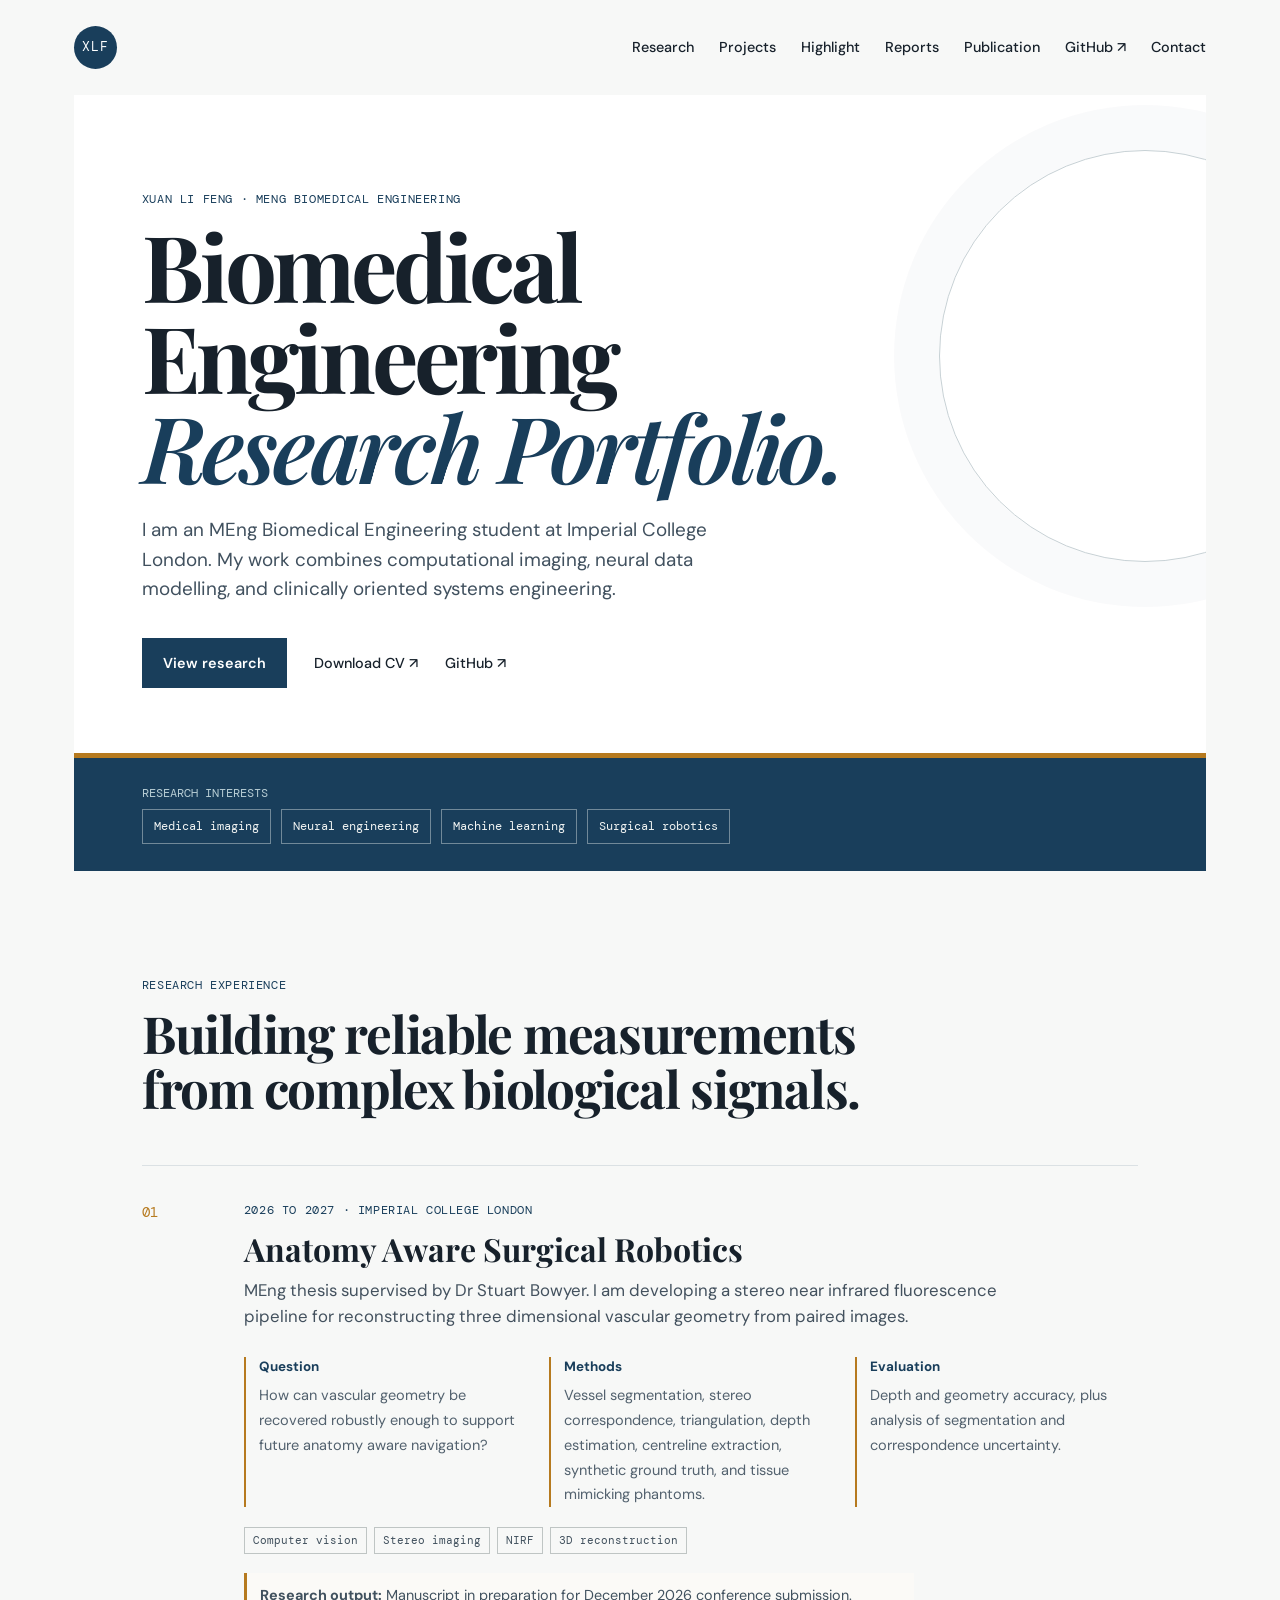
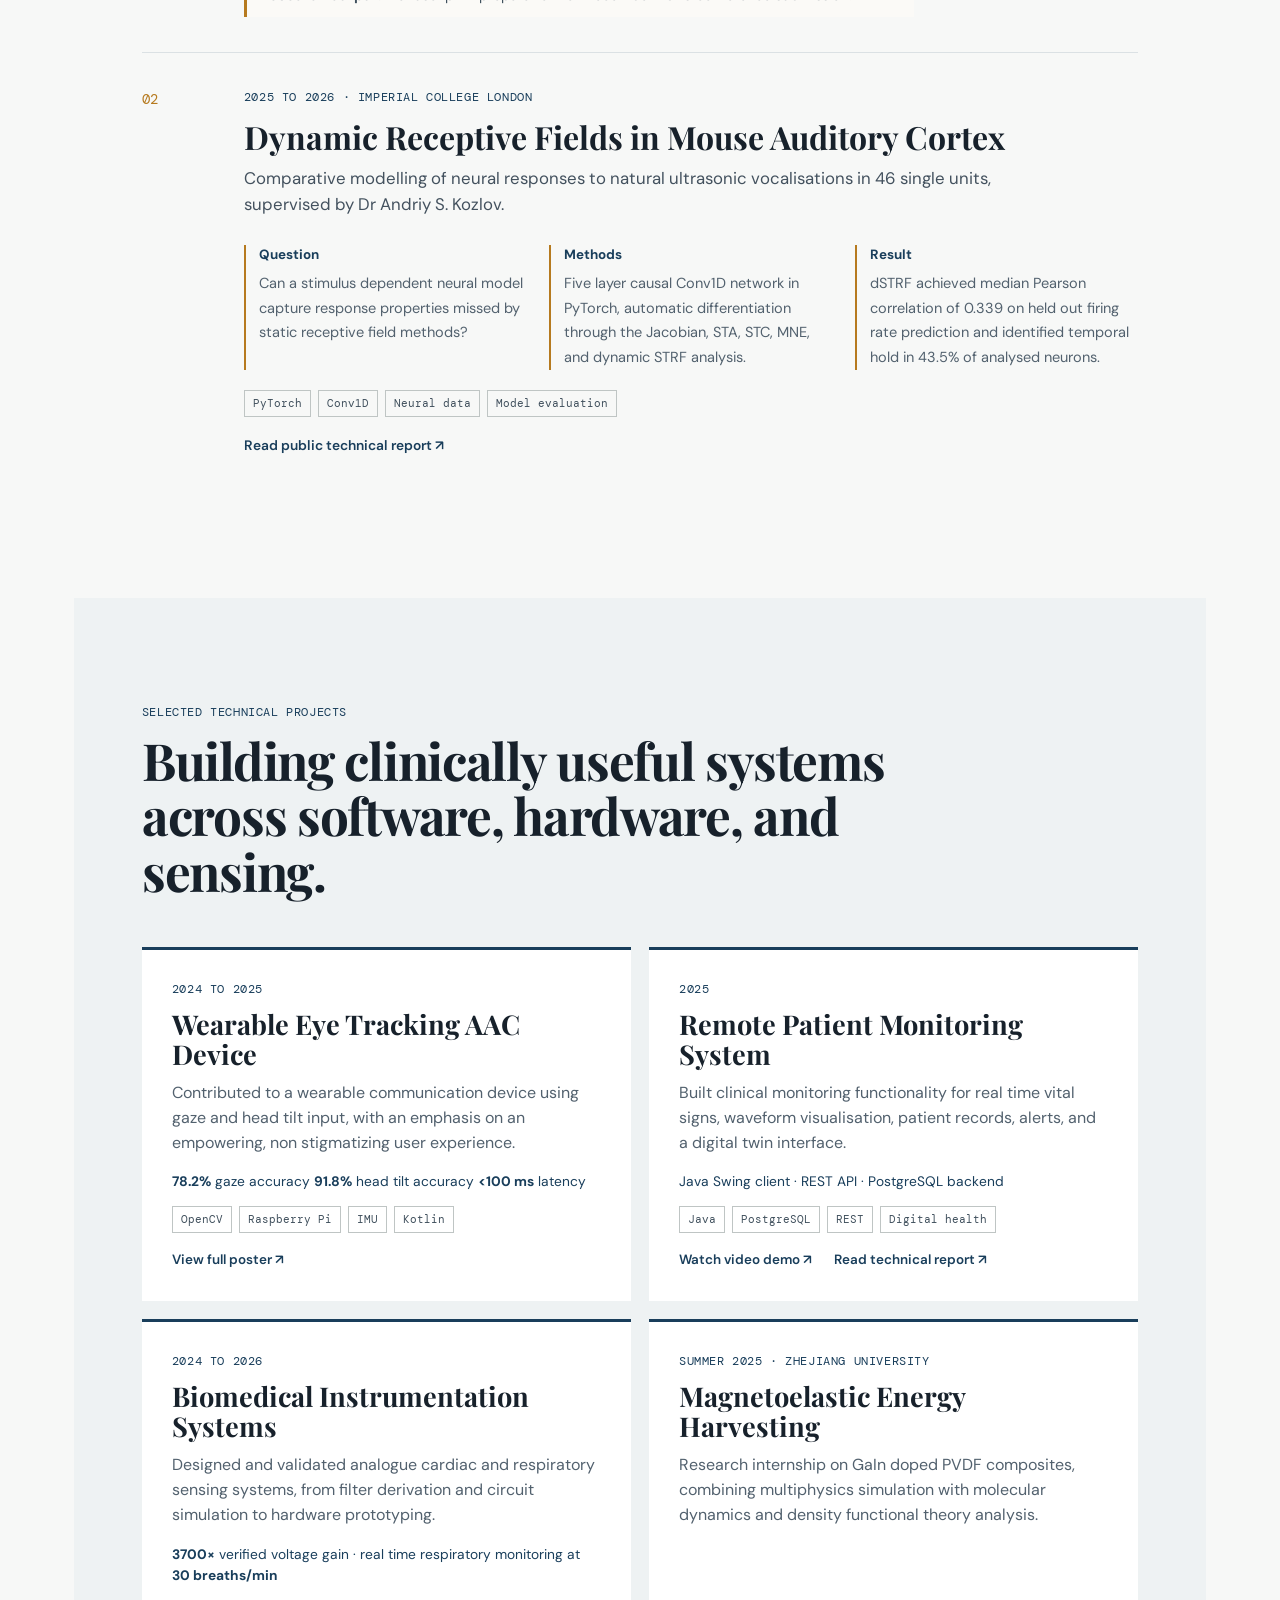
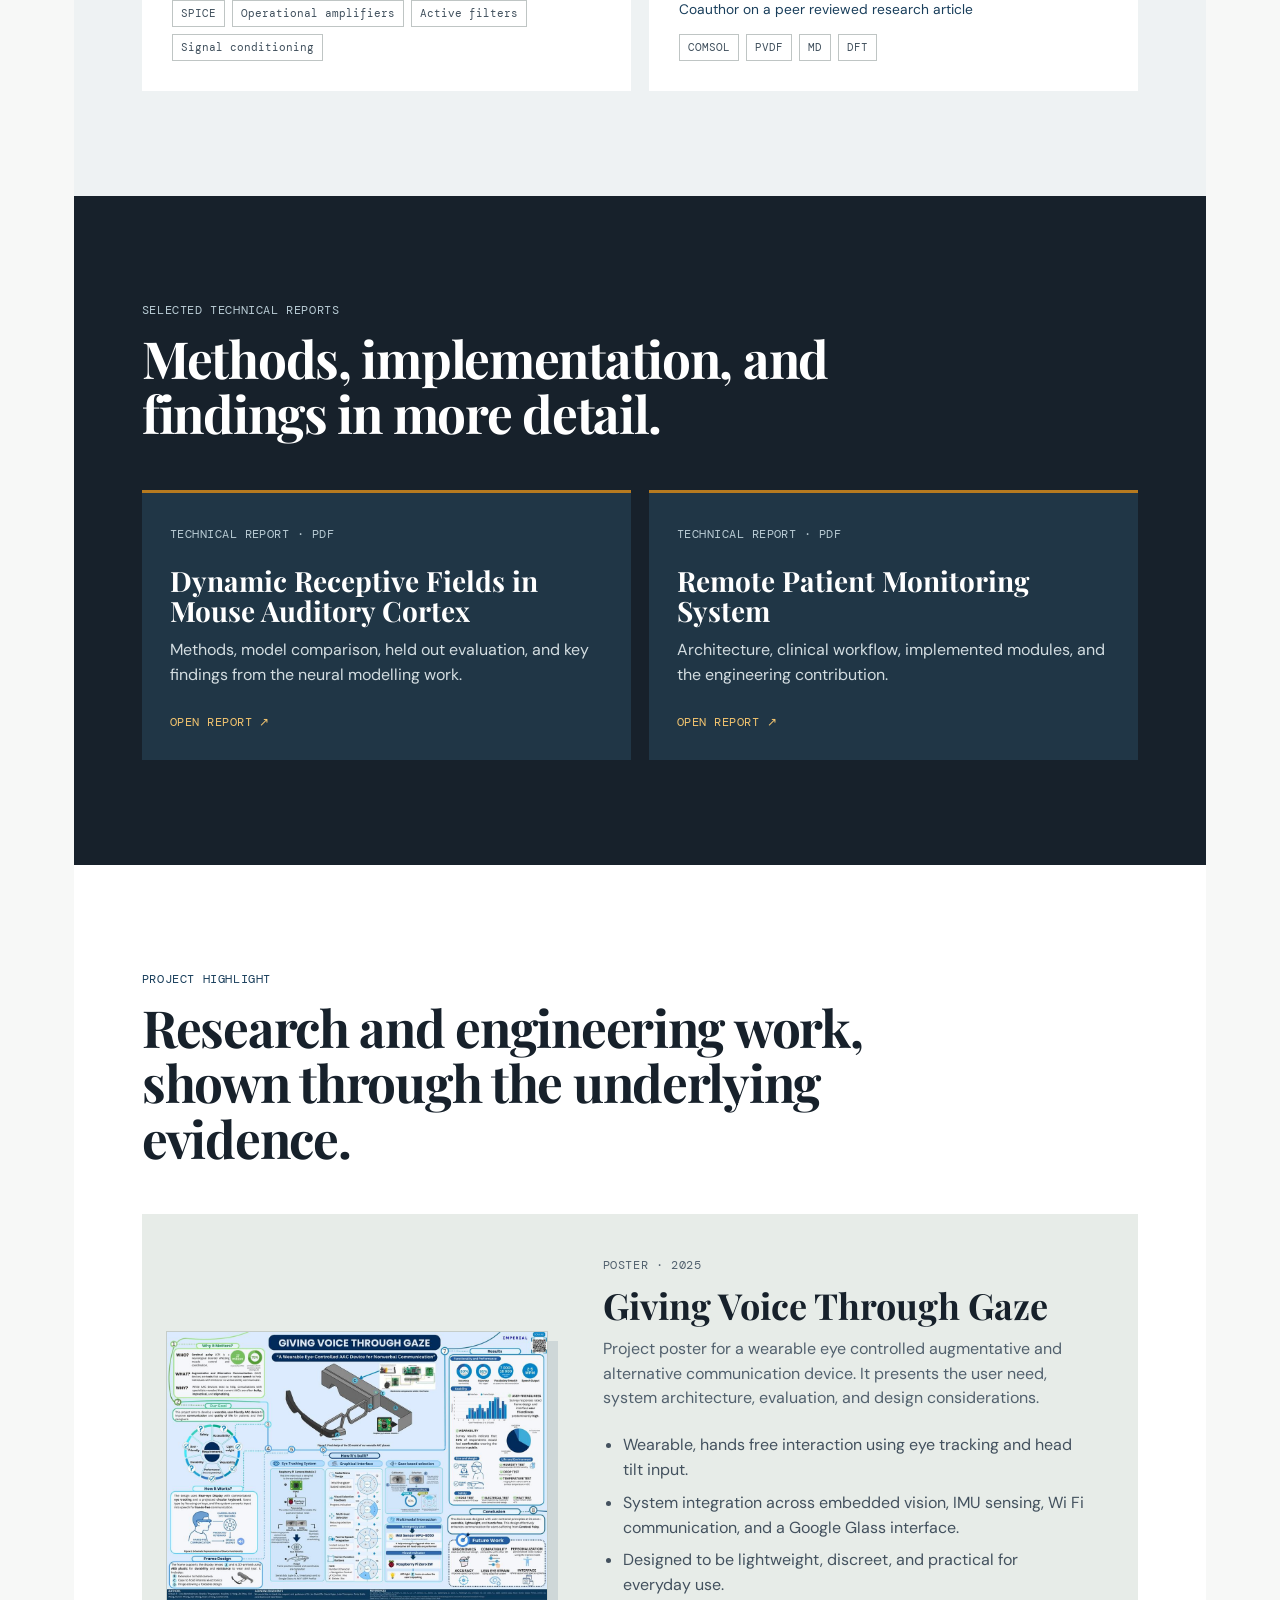
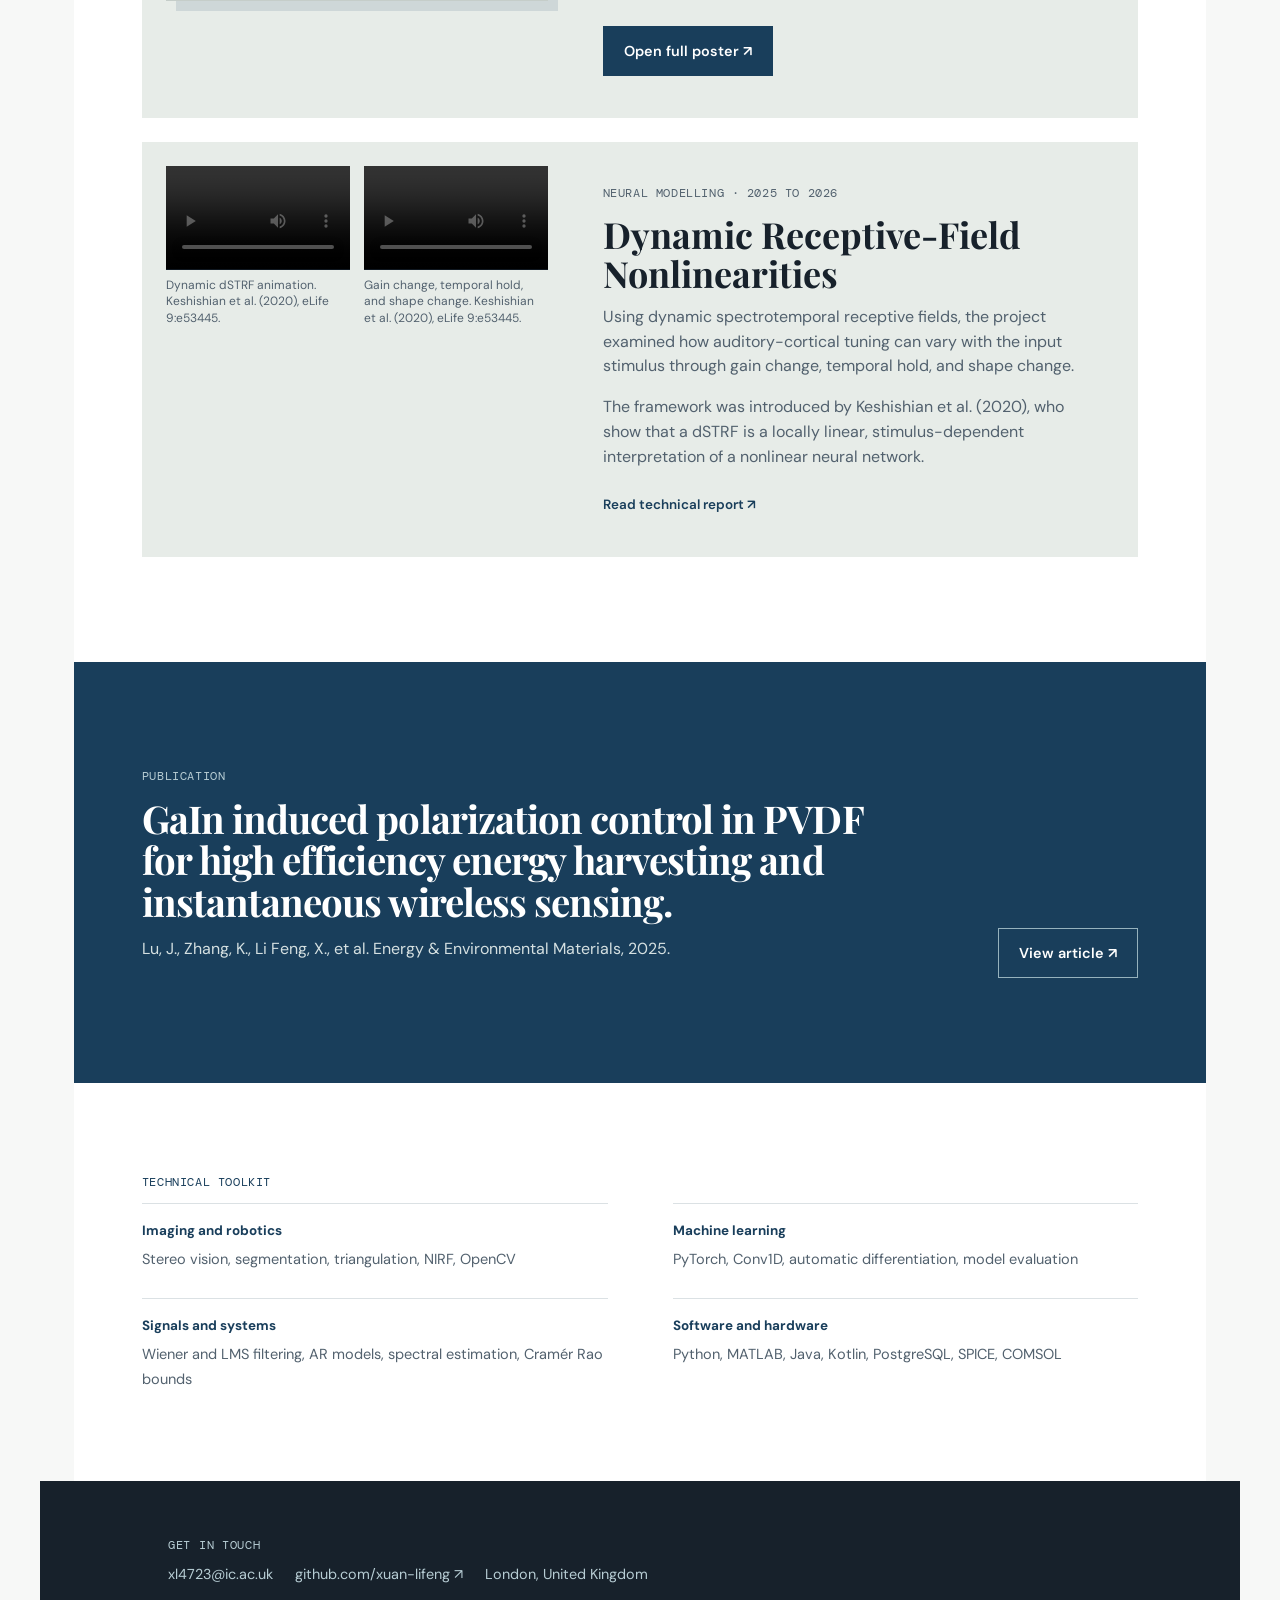
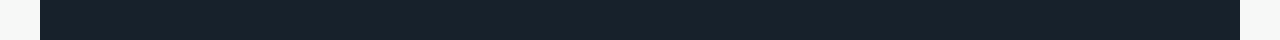
==== commit 3f184bd6: "Remove static figure from neural highlight" ====
--- a/index.html
+++ b/index.html
@@ -166,7 +166,6 @@
       </article>
       <article class="material-card neural-material">
         <div class="neural-figures">
-          <img src="images/neural/dstrf-nonlinearities-examples.png" alt="Examples of gain change, temporal hold, and shape change in dynamic receptive fields">
           <div class="neural-videos">
             <figure class="video-figure">
               <video controls preload="metadata" src="https://static-movie-usa.glencoesoftware.com/mp4/10.7554/596/ea3036d3b060160449fa7d0a4de89daf8467bf38/elife-53445-video2.mp4"></video>
--- a/styles.css
+++ b/styles.css
@@ -61,6 +61,12 @@
 .neural-figures img { width:100%; border:1px solid #c5cdc9; background:white; }
 .neural-figures img:first-child { box-shadow:10px 10px 0 rgba(29,70,102,.12); }
 .material-copy a { color:var(--blue); }
+.material-copy a.button { color:white; }
+.aac-poster { object-fit:contain !important; max-height:none !important; background:#fff; }
+.neural-videos { display:grid; grid-template-columns:repeat(2,minmax(0,1fr)); gap:14px; }
+.video-figure { min-width:0; margin:0; }
+.video-figure video { display:block; width:100%; aspect-ratio:16/9; object-fit:contain; background:#0f1720; }
+.video-figure figcaption { margin-top:7px; color:#52616e; font-size:.75rem; line-height:1.4; }
 .project-links { display:flex; align-items:center; flex-wrap:wrap; gap:14px 20px; margin-top:25px; }
 .project-links .text-link { font-size:.84rem; font-weight:600; }
 .manuscript-note { margin:19px 0 0; padding:11px 13px; max-width:670px; border-left:3px solid var(--gold); color:#40515e; background:#fbfaf7; font-size:.9rem; }
@@ -90,17 +96,4 @@
 .footer-links { display:flex; gap:22px; flex-wrap:wrap; }
 .footer-links a,.footer-links span { color:#b7cdd4; font-size:.9rem; text-decoration:none; }
 .footer-links a:hover { color:white; }
-@media (max-width:720px) { .nav,main { padding-left:18px; padding-right:18px; } .nav { padding-top:18px; padding-bottom:18px; } nav { gap:13px; } nav a { font-size:.78rem; } .hero { padding:70px 9% 60px; min-height:520px; } .hero:after { opacity:.5; } .section,.skills { padding:70px 5%; } .feature { grid-template-columns:1fr; gap:8px; } .detail-grid,.cards,.skill-columns,.material-card,.output-grid { grid-template-columns:1fr; } .material-copy { padding:8px 5px 20px; } .publication { display:block; } .secondary { margin-top:12px; } }
-
-.neural-figure,.video-figure { margin:0; }
-.neural-figure figcaption,.video-figure figcaption { margin-top:9px; color:#40515e; font-size:.84rem; line-height:1.45; }
-.figure-citation { margin:5px 0 0; color:#63717b; font-size:.76rem; line-height:1.4; }
-.neural-videos { display:grid; grid-template-columns:repeat(2,minmax(0,1fr)); gap:16px; margin-top:23px; }
-.video-figure { padding:10px; background:#f7f8f7; border:1px solid #c5cdc9; }
-.video-figure video { display:block; width:100%; aspect-ratio:16/9; background:#101820; }
-
-.aac-poster { object-fit:contain !important; max-height:none !important; background:#fff; }
-.neural-videos { grid-template-columns:repeat(2,minmax(0,1fr)); align-items:start; }
-.video-figure { min-width:0; }
-.video-figure video { object-fit:contain; }
-@media (max-width:720px) { .neural-videos { grid-template-columns:1fr; } }
+@media (max-width:720px) { .nav,main { padding-left:18px; padding-right:18px; } .nav { padding-top:18px; padding-bottom:18px; } nav { gap:13px; } nav a { font-size:.78rem; } .hero { padding:70px 9% 60px; min-height:520px; } .hero:after { opacity:.5; } .section,.skills { padding:70px 5%; } .feature { grid-template-columns:1fr; gap:8px; } .detail-grid,.cards,.skill-columns,.material-card,.output-grid,.neural-videos { grid-template-columns:1fr; } .material-copy { padding:8px 5px 20px; } .publication { display:block; } .secondary { margin-top:12px; } }
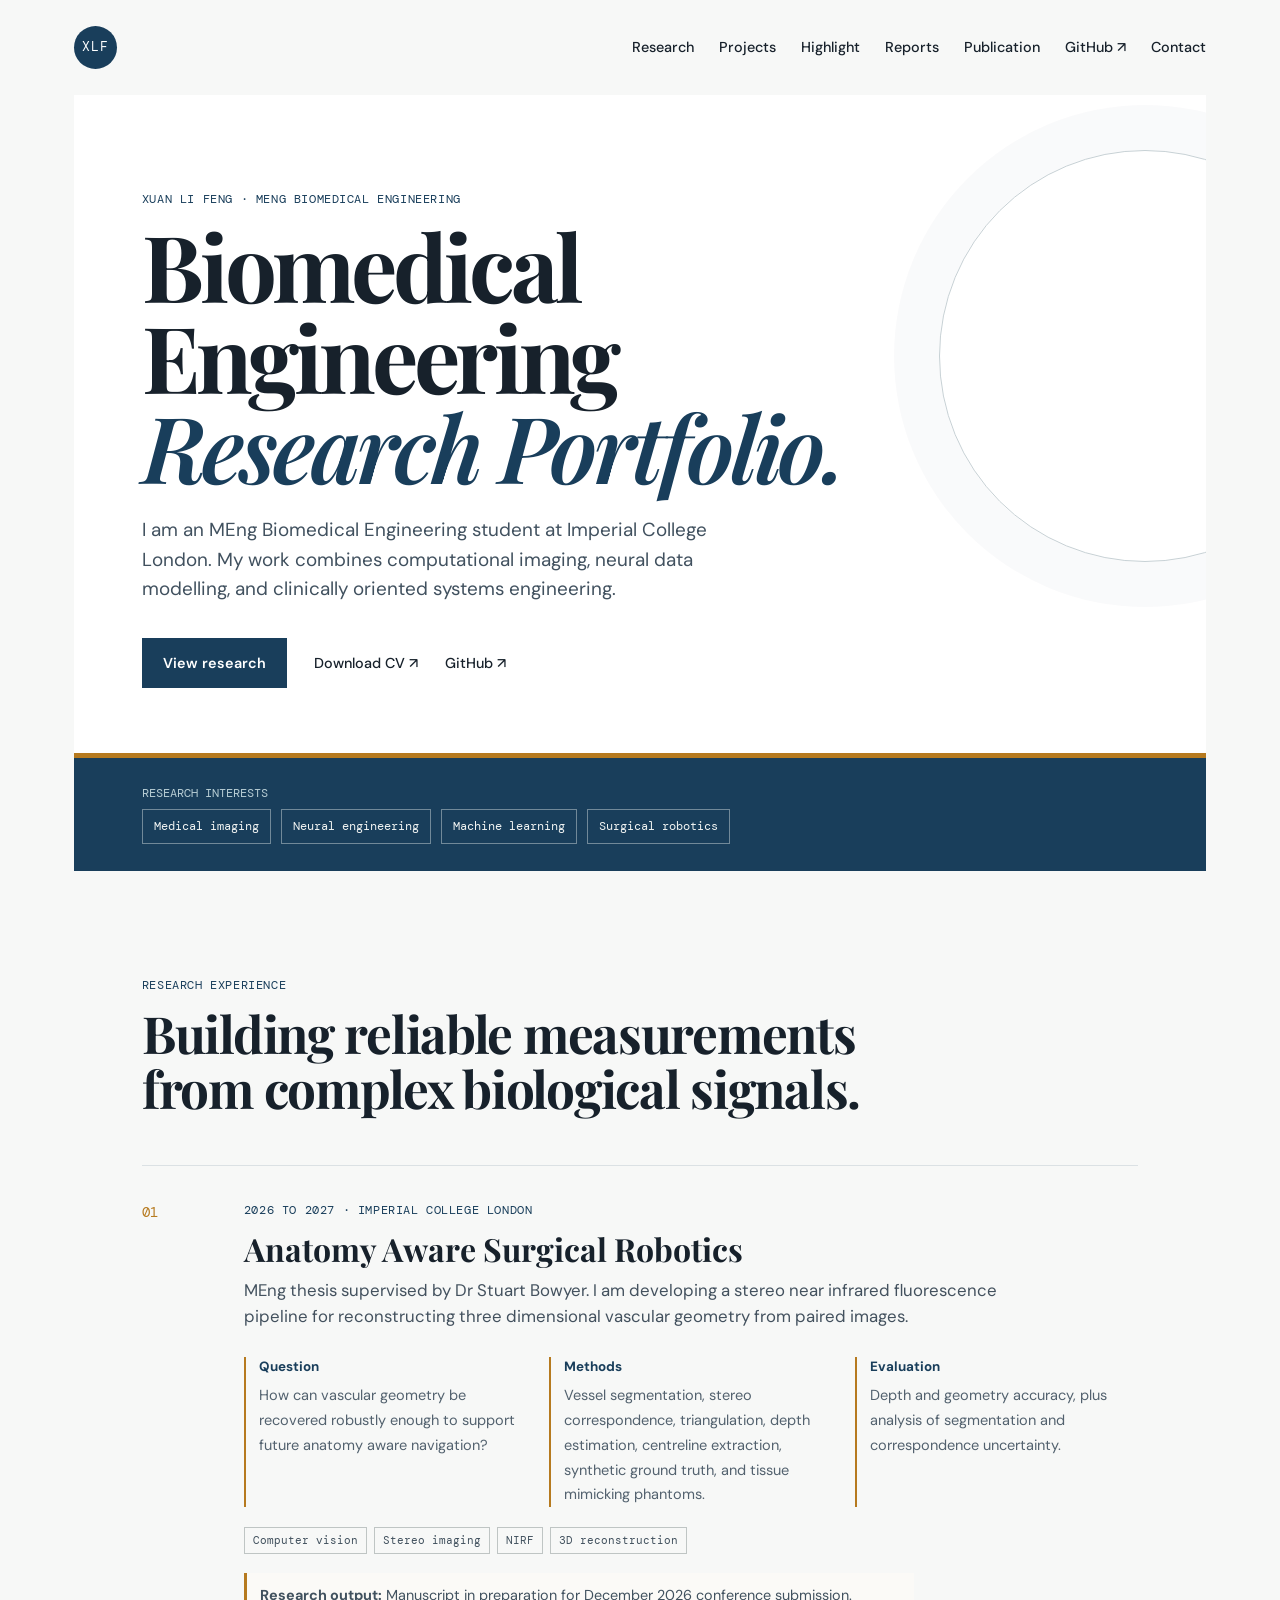
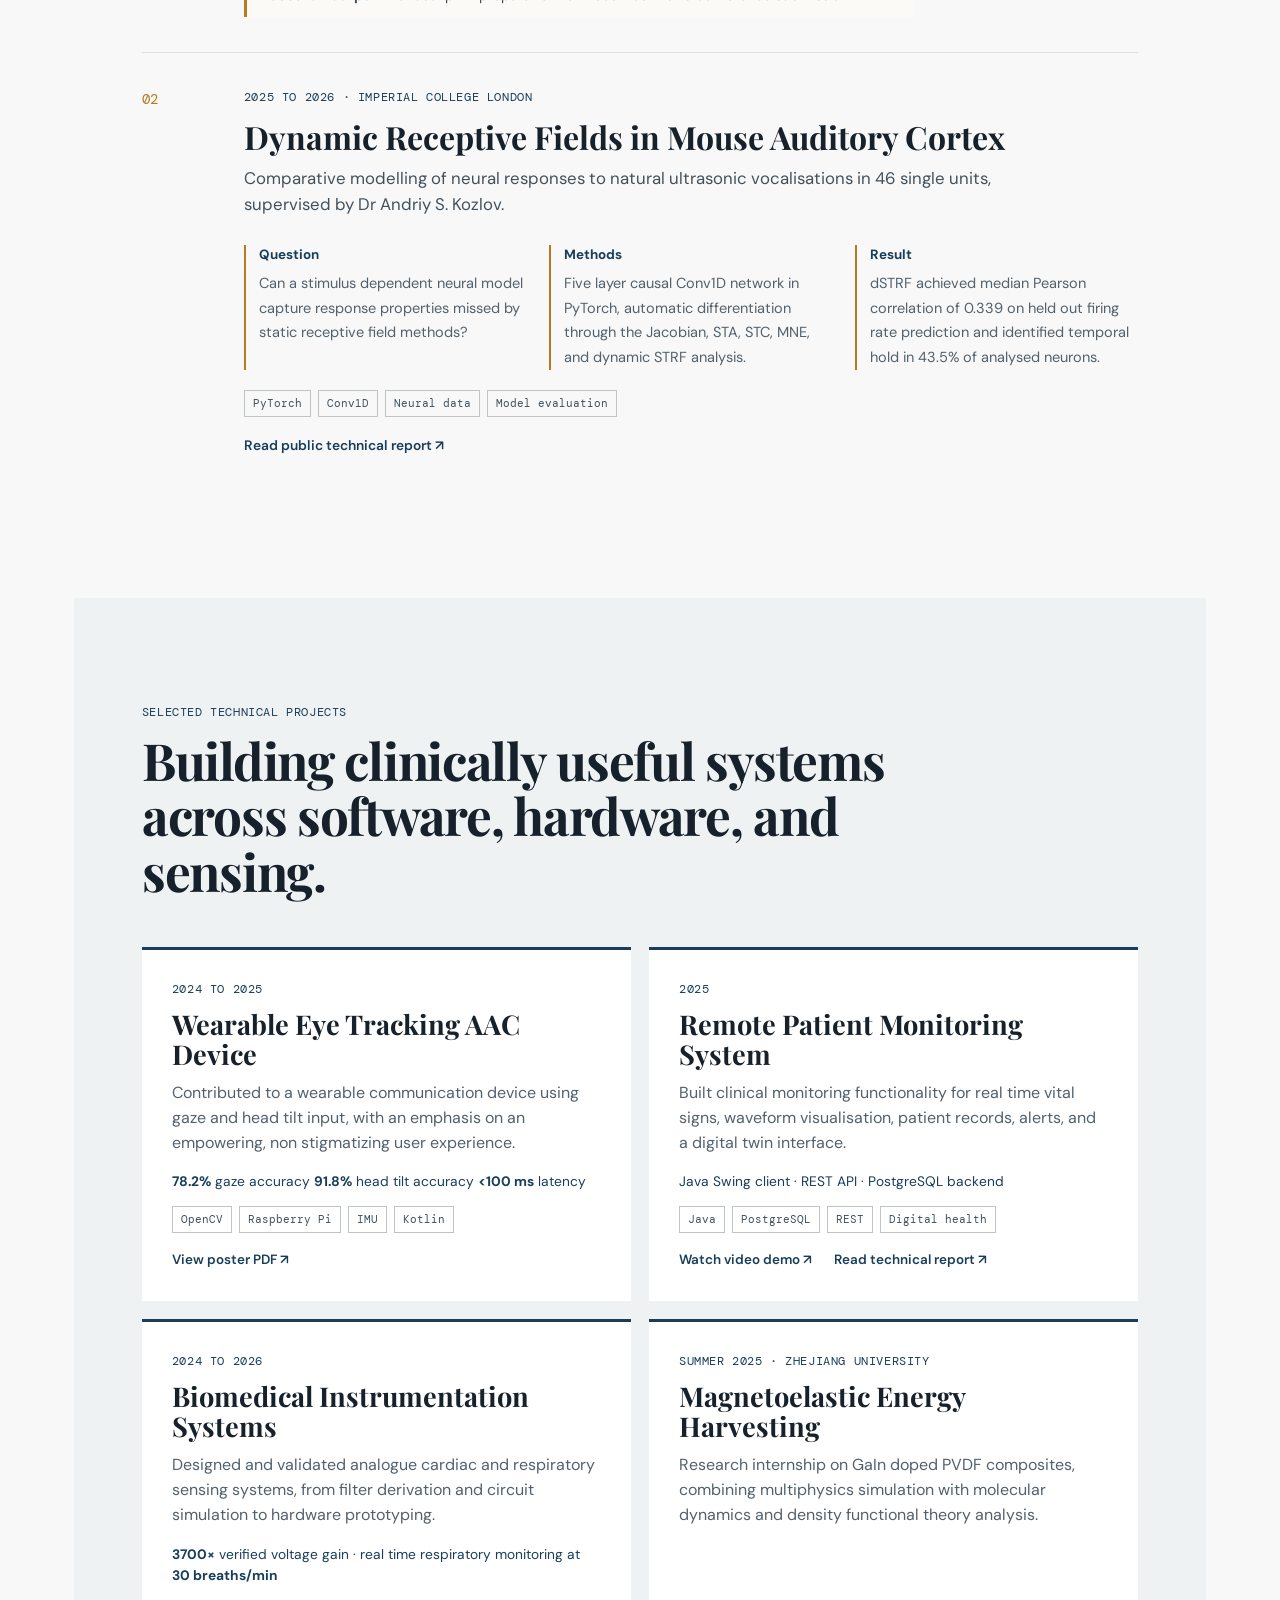
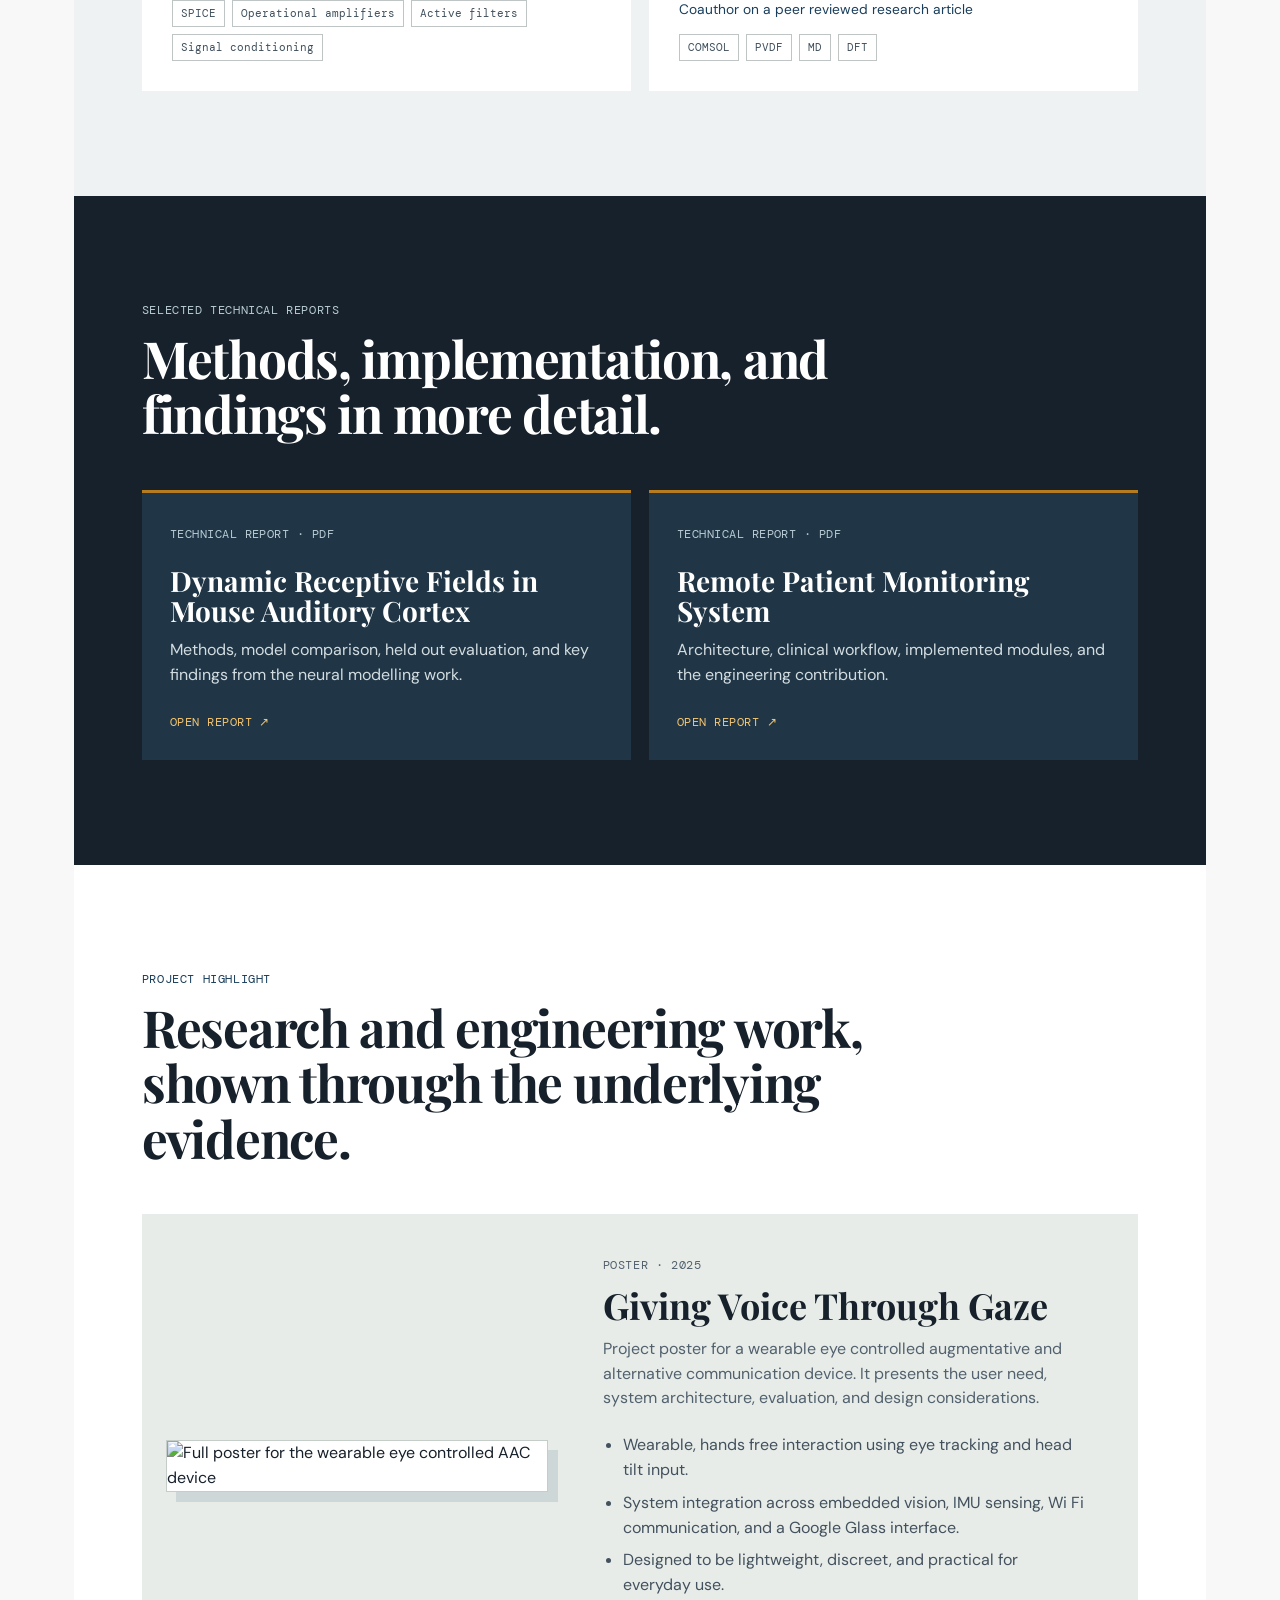
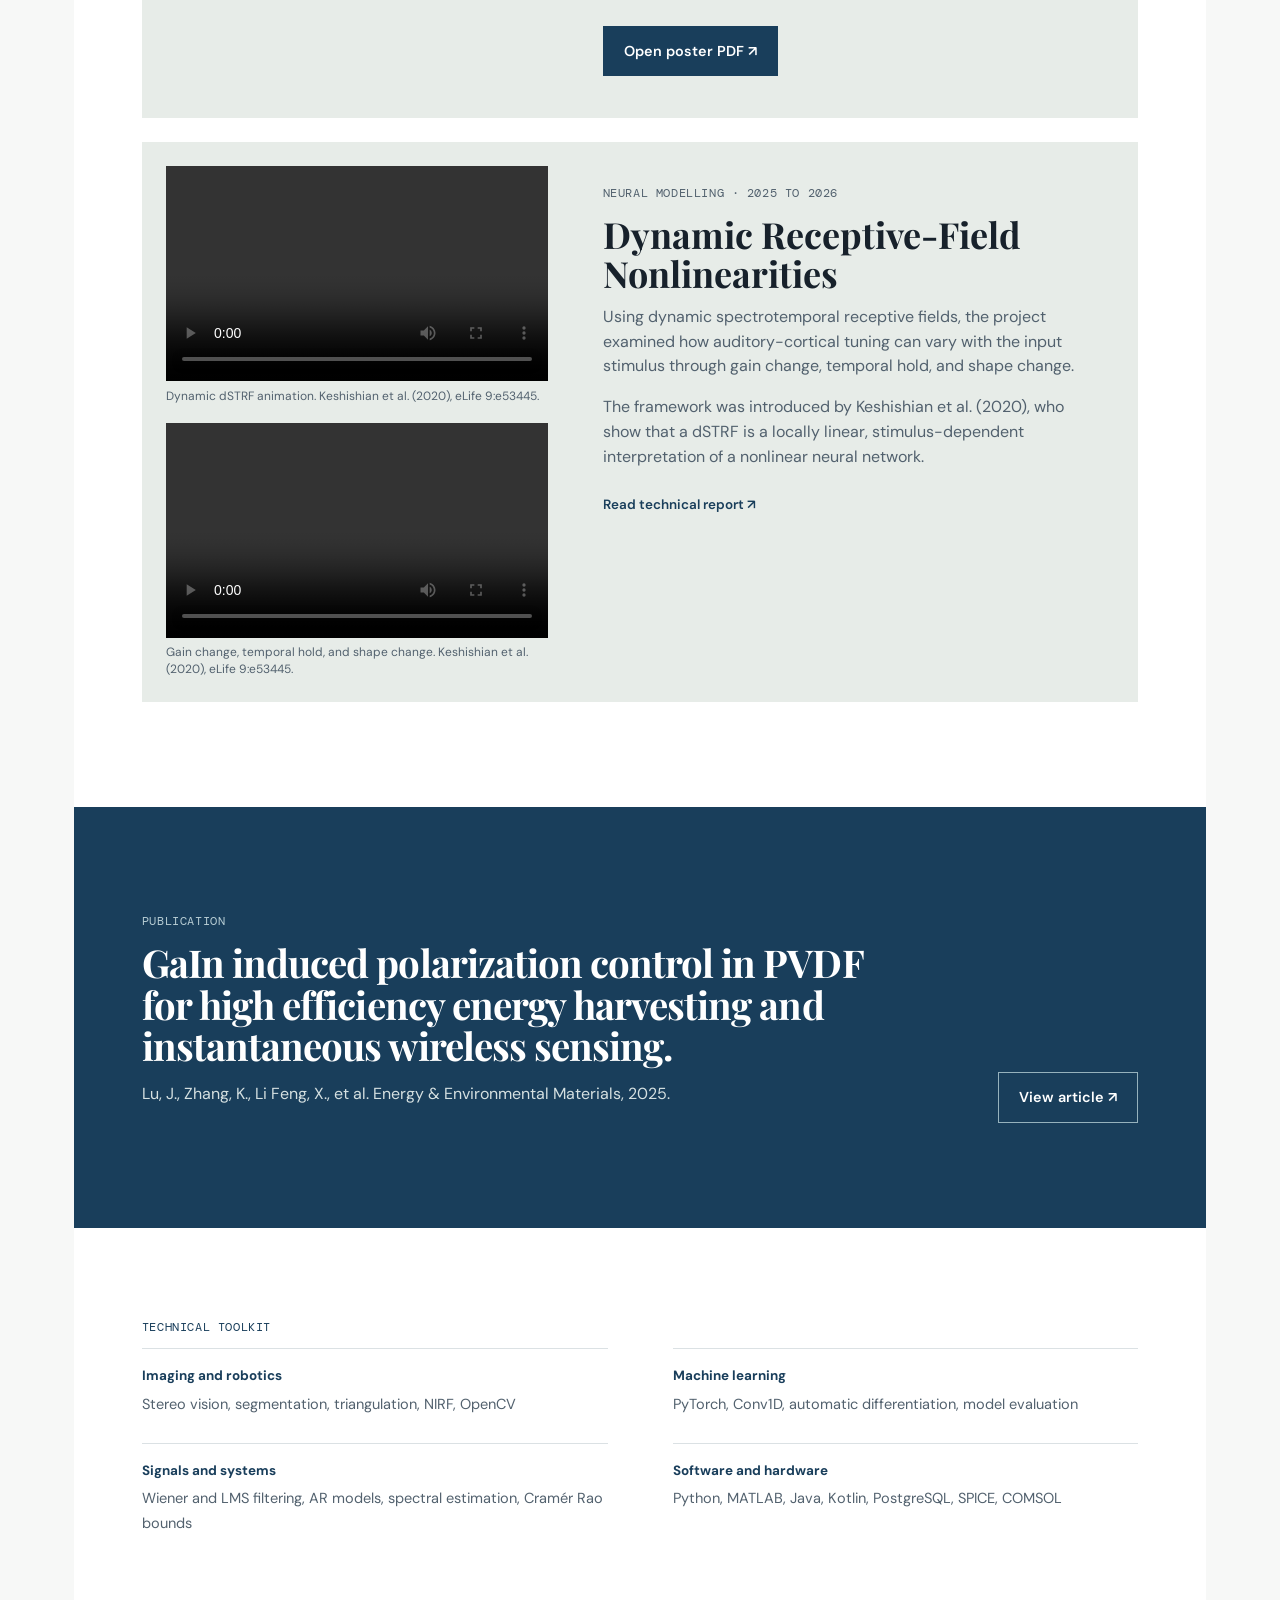
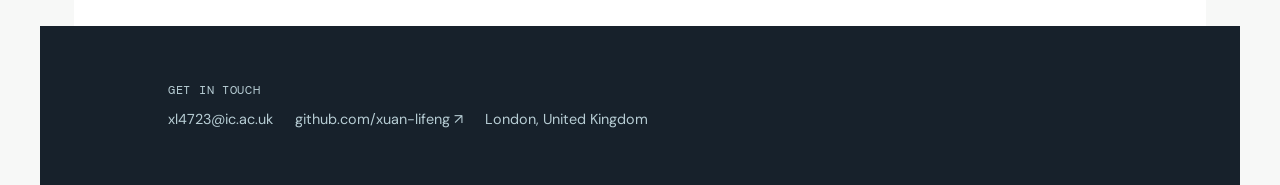
==== commit 557778e1: "Link wearable AAC poster to PDF" ====
--- a/index.html
+++ b/index.html
@@ -94,7 +94,7 @@
           <p>Contributed to a wearable communication device using gaze and head tilt input, with an emphasis on an empowering, non stigmatizing user experience.</p>
           <p class="metric"><strong>78.2%</strong> gaze accuracy <strong>91.8%</strong> head tilt accuracy <strong>&lt;100 ms</strong> latency</p>
           <div class="tags"><span>OpenCV</span><span>Raspberry Pi</span><span>IMU</span><span>Kotlin</span></div>
-          <a class="card-link" href="images/wearable-aac-full-poster.jpg" target="_blank" rel="noreferrer">View full poster <span aria-hidden="true">↗</span></a>
+          <a class="card-link" href="reports/wearable_eye_tracking_aac_poster.pdf" target="_blank" rel="noreferrer">View poster PDF <span aria-hidden="true">↗</span></a>
         </article>
         <article class="card">
           <p class="meta">2025</p>
@@ -151,7 +151,7 @@
         <h2>Research and engineering work, shown through the underlying evidence.</h2>
       </div>
       <article class="material-card">
-        <img class="aac-poster" src="images/wearable-aac-full-poster.jpg" alt="Full poster for the wearable eye controlled AAC device">
+        <img class="aac-poster" src="reports/wearable_eye_tracking_aac_poster.pdf" alt="Full poster for the wearable eye controlled AAC device">
         <div class="material-copy">
           <p class="meta">Poster · 2025</p>
           <h3>Giving Voice Through Gaze</h3>
@@ -161,7 +161,7 @@
             <li>System integration across embedded vision, IMU sensing, Wi Fi communication, and a Google Glass interface.</li>
             <li>Designed to be lightweight, discreet, and practical for everyday use.</li>
           </ul>
-          <a class="button" href="images/wearable-aac-full-poster.jpg" target="_blank" rel="noreferrer">Open full poster <span aria-hidden="true">↗</span></a>
+          <a class="button" href="reports/wearable_eye_tracking_aac_poster.pdf" target="_blank" rel="noreferrer">Open poster PDF <span aria-hidden="true">↗</span></a>
         </div>
       </article>
       <article class="material-card neural-material">
--- a/styles.css
+++ b/styles.css
@@ -63,7 +63,7 @@
 .material-copy a { color:var(--blue); }
 .material-copy a.button { color:white; }
 .aac-poster { object-fit:contain !important; max-height:none !important; background:#fff; }
-.neural-videos { display:grid; grid-template-columns:repeat(2,minmax(0,1fr)); gap:14px; }
+.neural-videos { display:grid; grid-template-columns:1fr; gap:18px; }
 .video-figure { min-width:0; margin:0; }
 .video-figure video { display:block; width:100%; aspect-ratio:16/9; object-fit:contain; background:#0f1720; }
 .video-figure figcaption { margin-top:7px; color:#52616e; font-size:.75rem; line-height:1.4; }
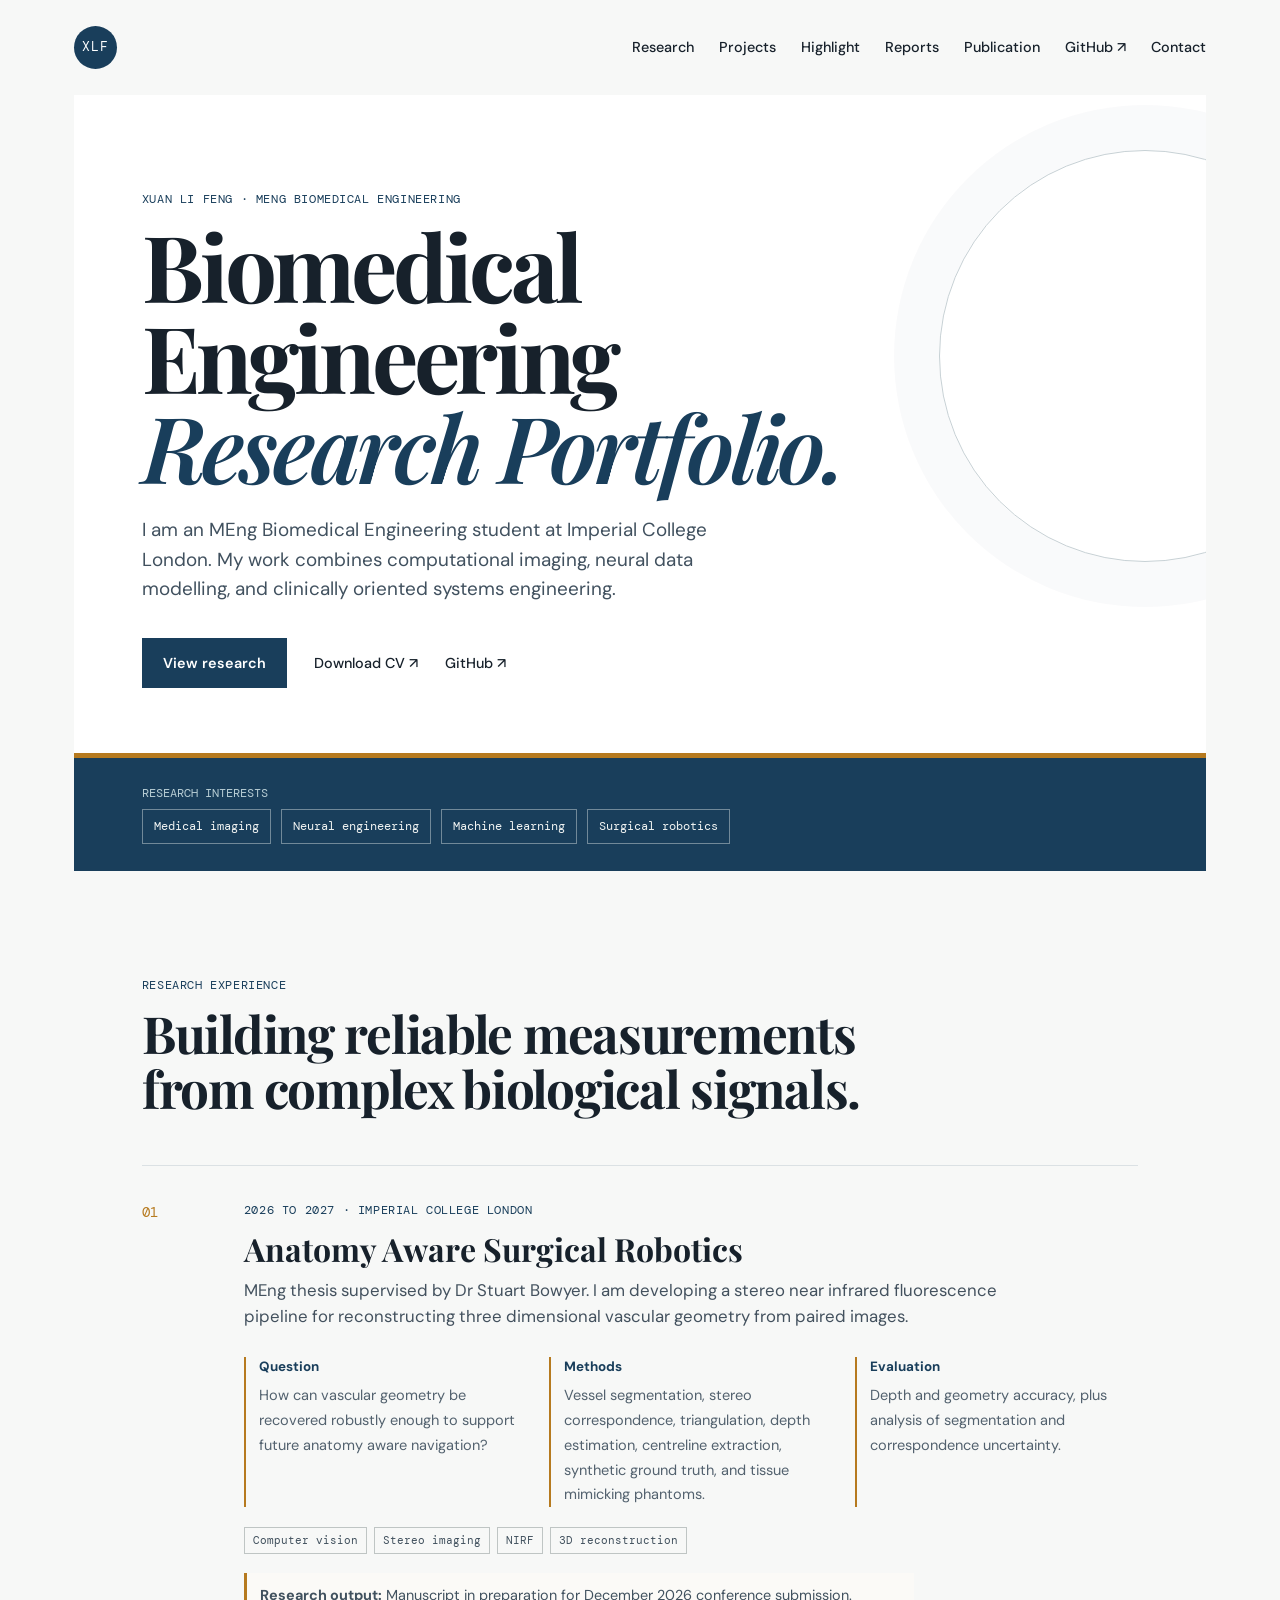
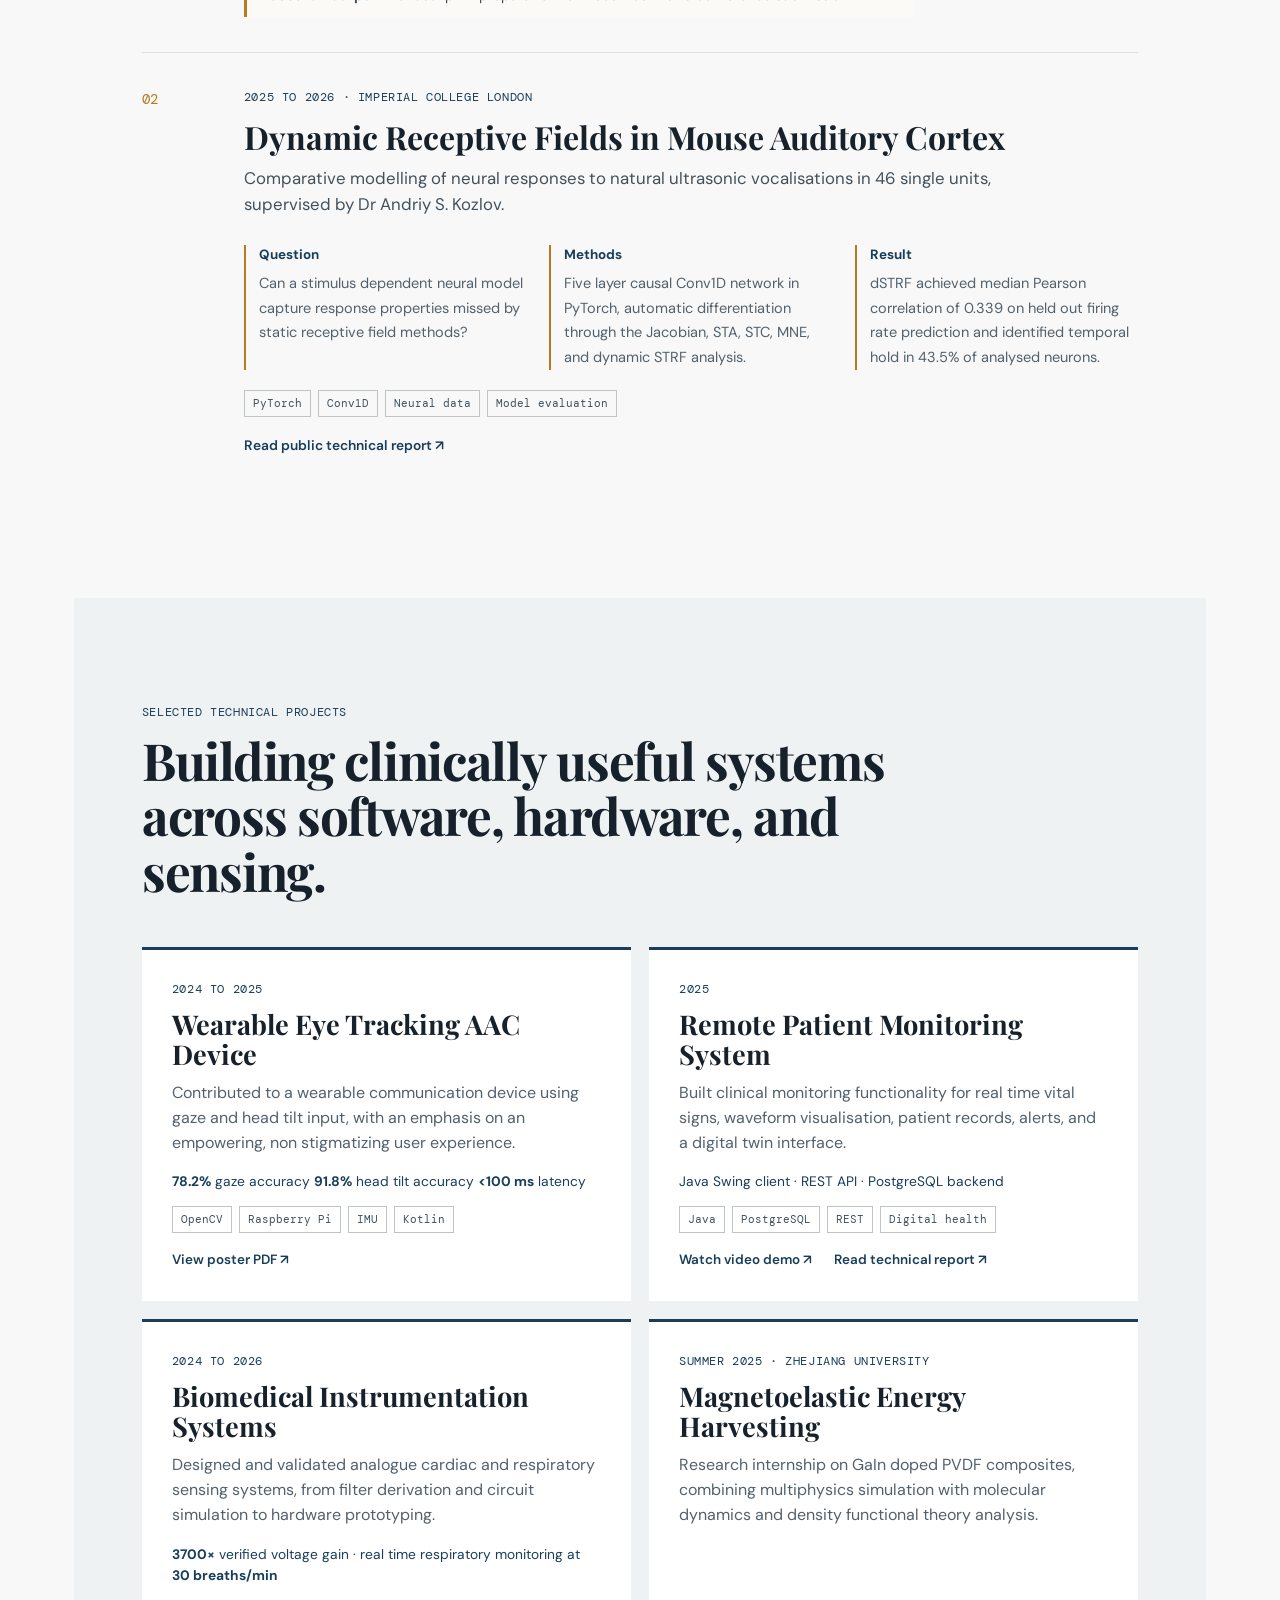
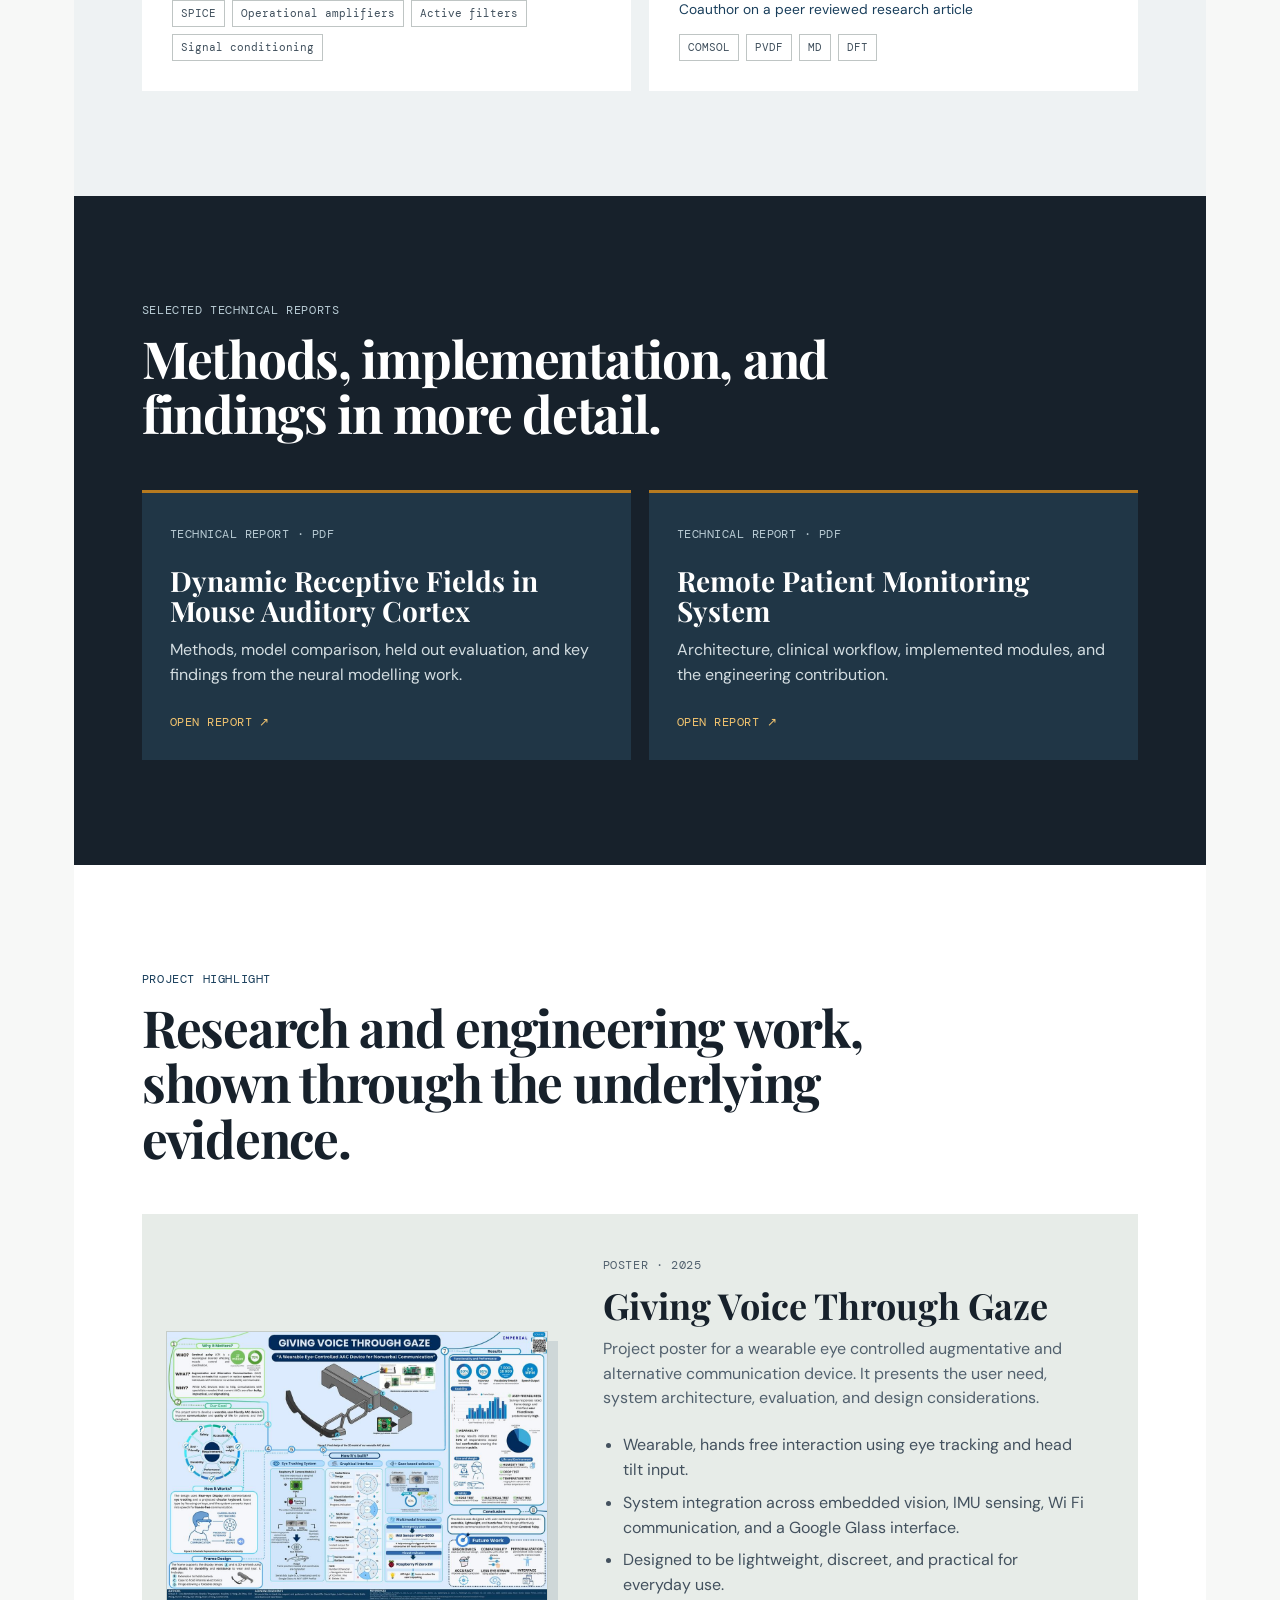
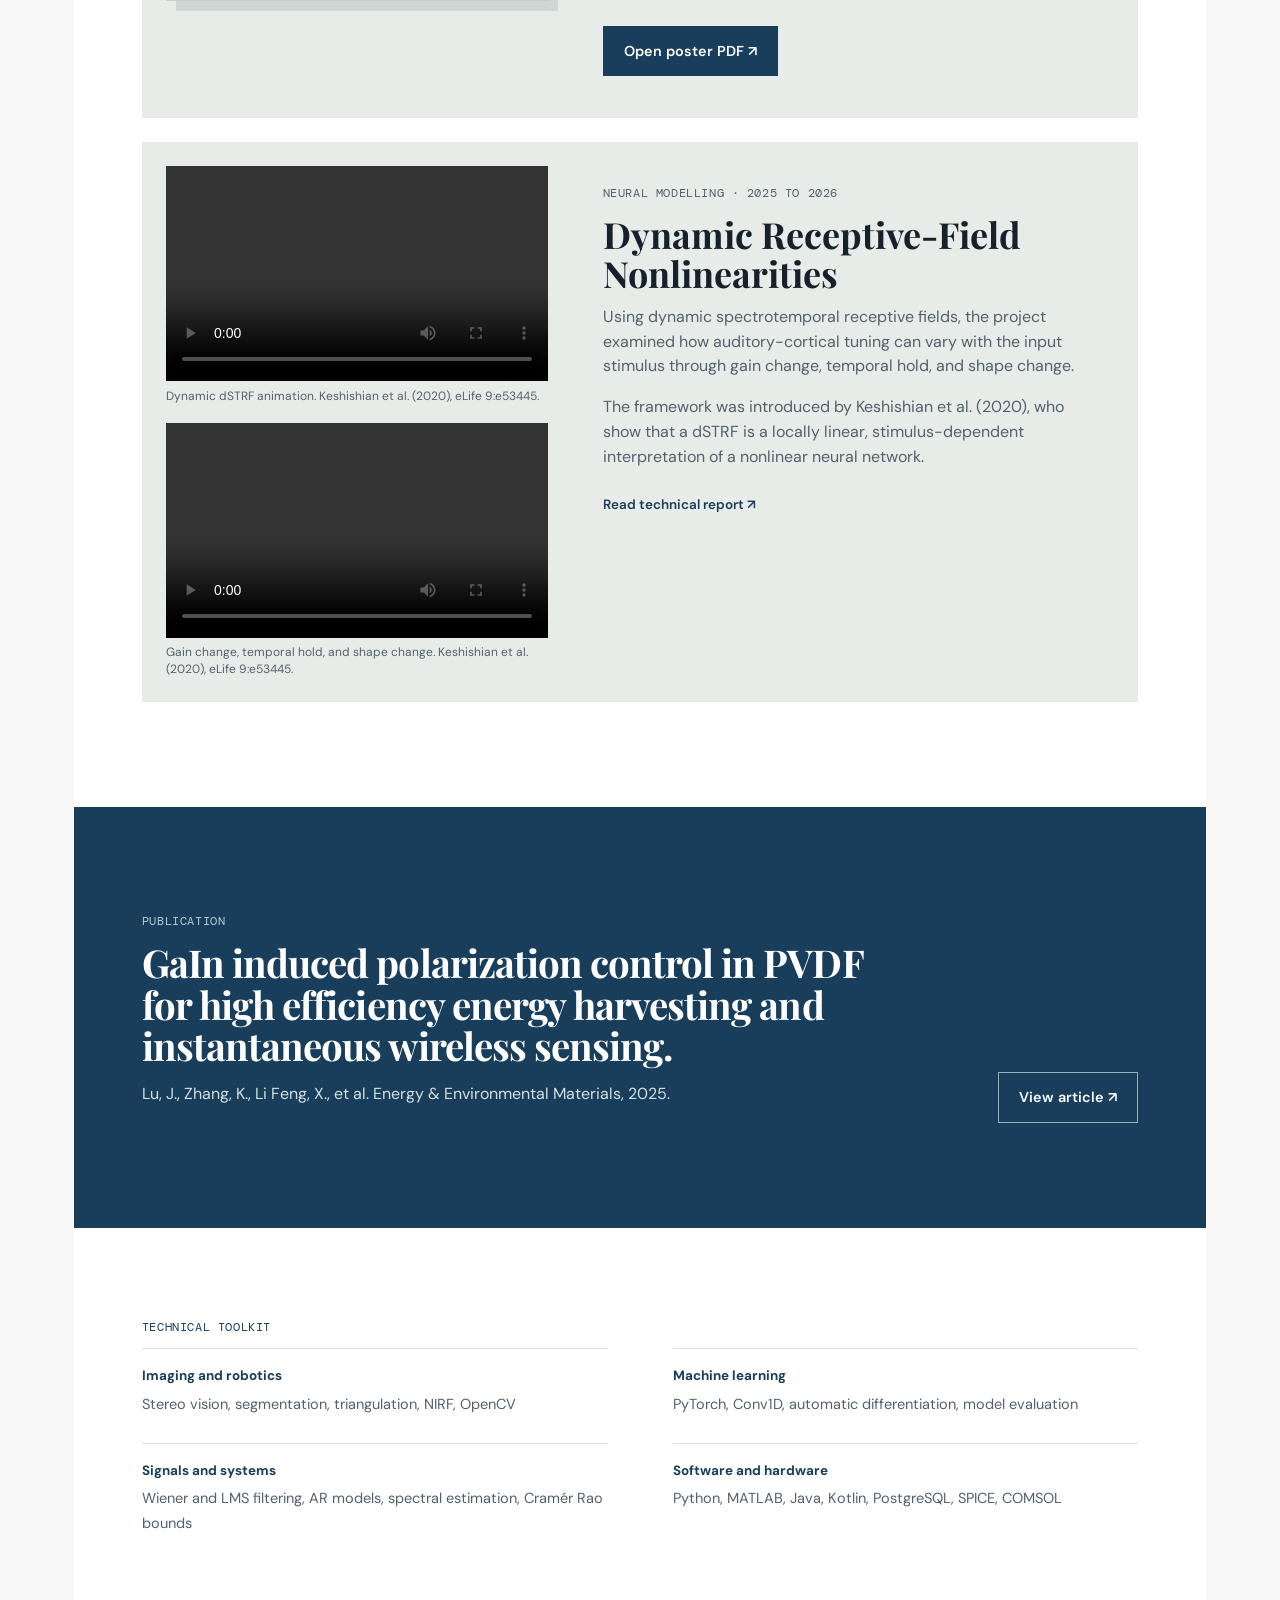
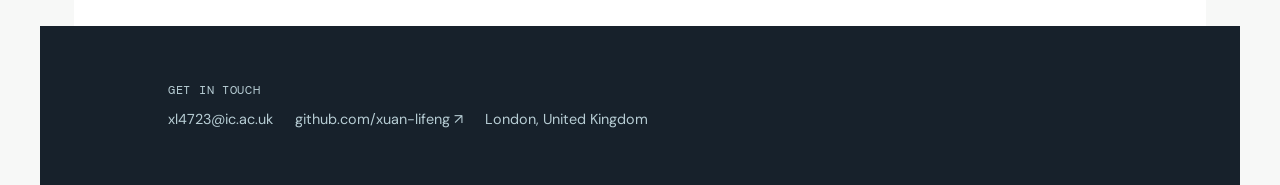
==== commit 3edab8c0: "Restore poster preview image" ====
--- a/index.html
+++ b/index.html
@@ -151,7 +151,7 @@
         <h2>Research and engineering work, shown through the underlying evidence.</h2>
       </div>
       <article class="material-card">
-        <img class="aac-poster" src="reports/wearable_eye_tracking_aac_poster.pdf" alt="Full poster for the wearable eye controlled AAC device">
+        <img class="aac-poster" src="images/wearable-aac-full-poster.jpg" alt="Full poster for the wearable eye controlled AAC device">
         <div class="material-copy">
           <p class="meta">Poster · 2025</p>
           <h3>Giving Voice Through Gaze</h3>
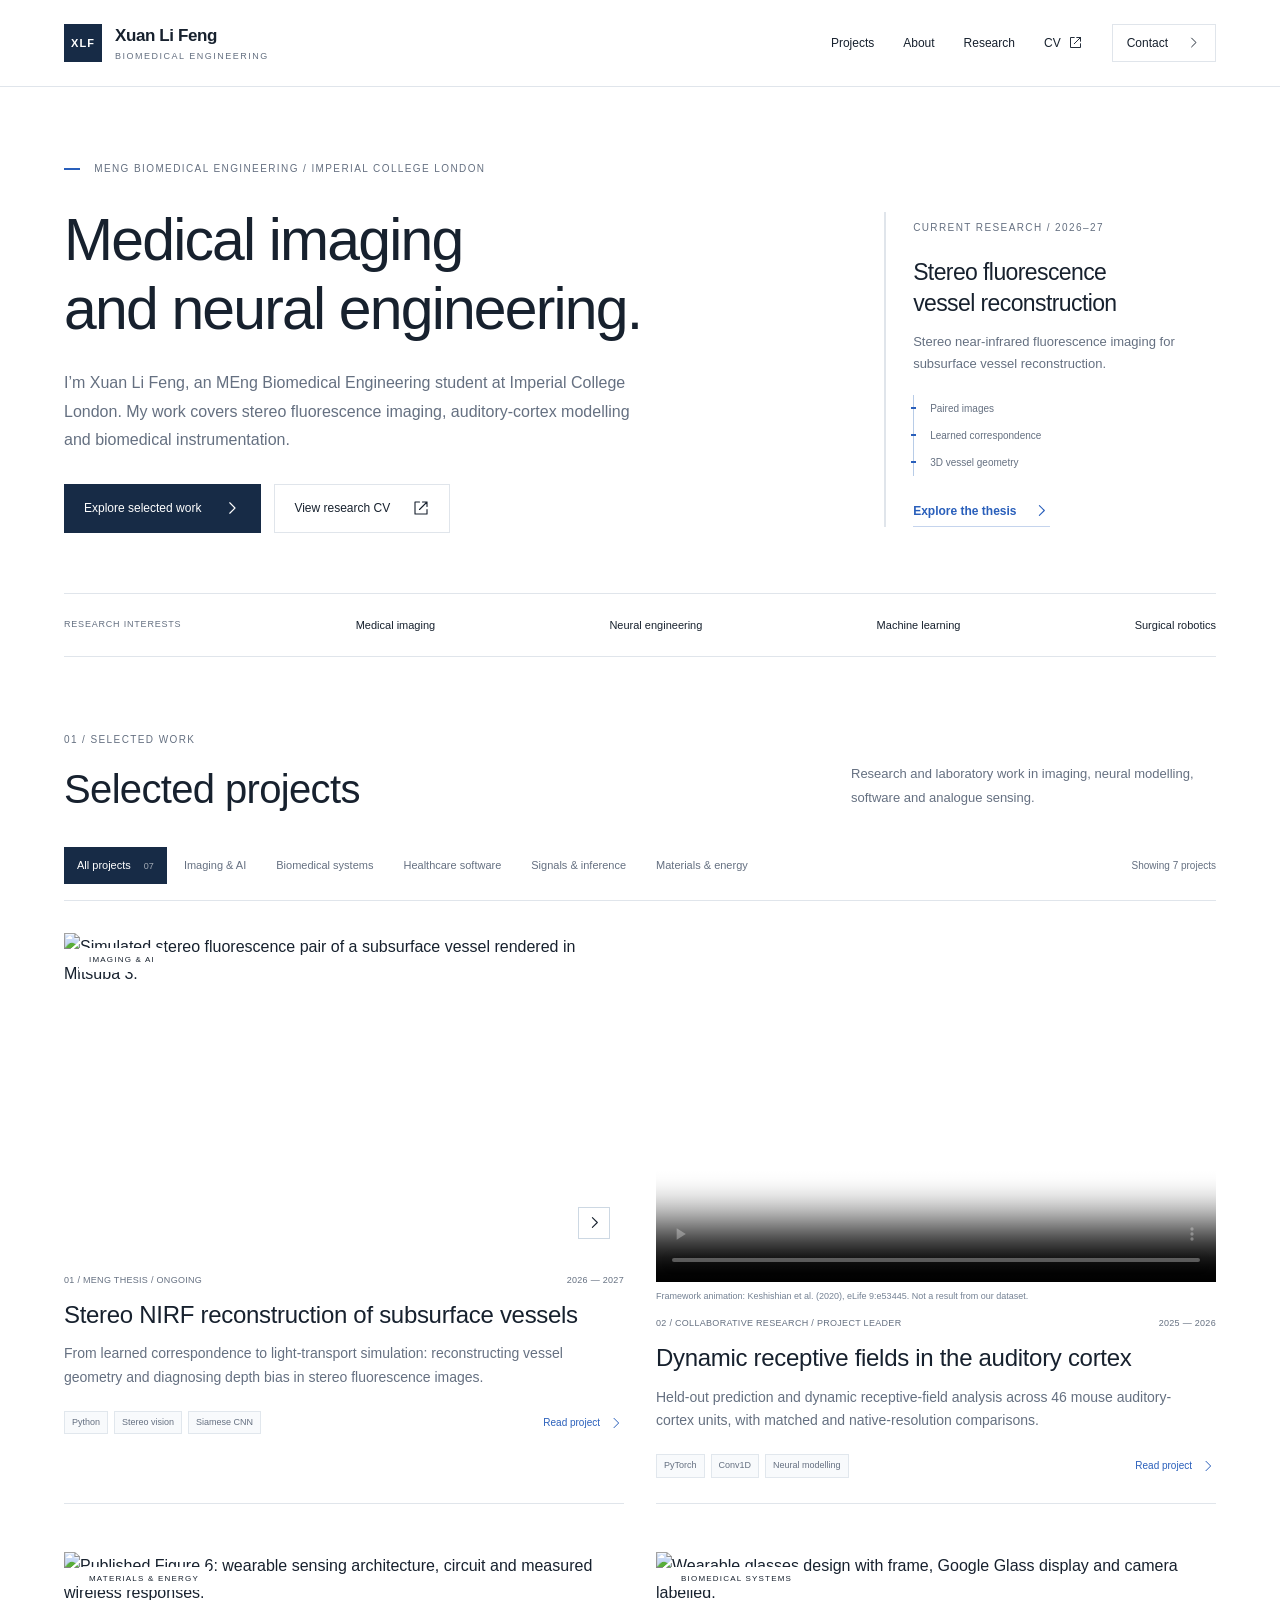
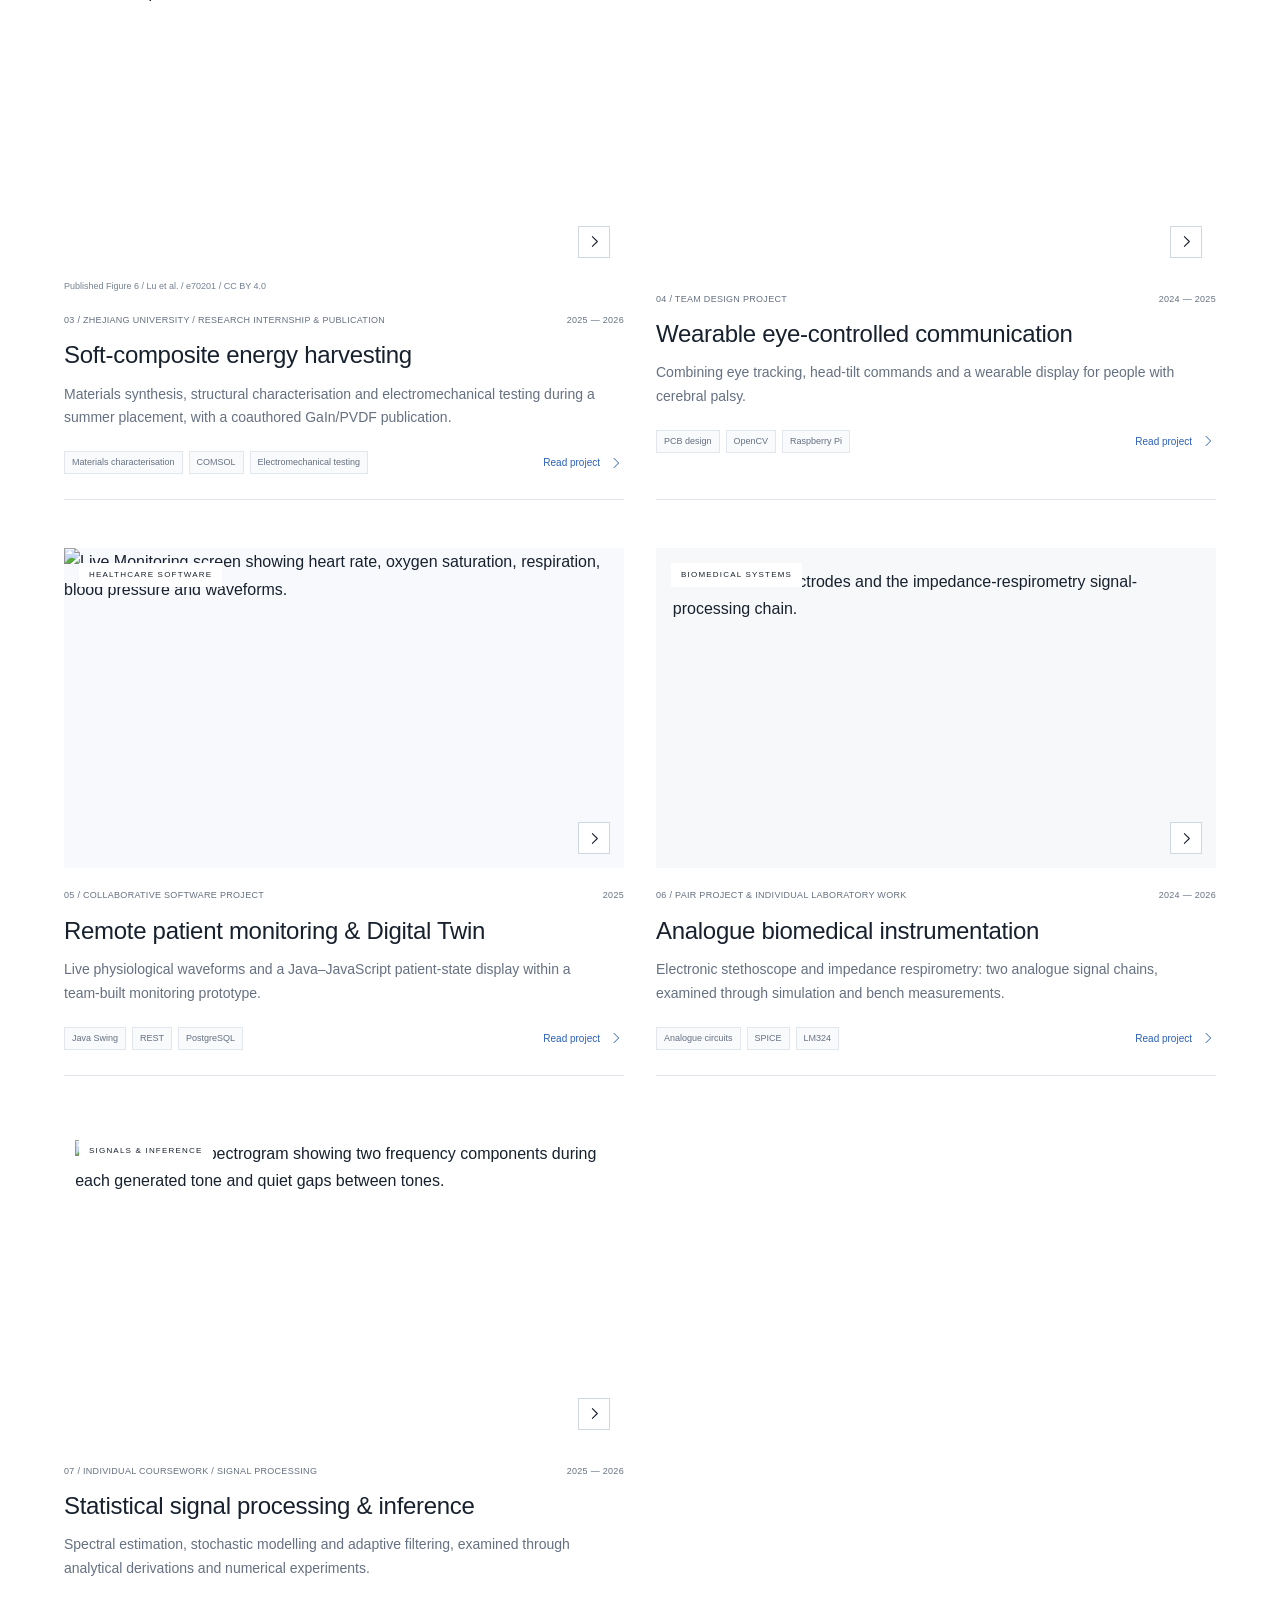
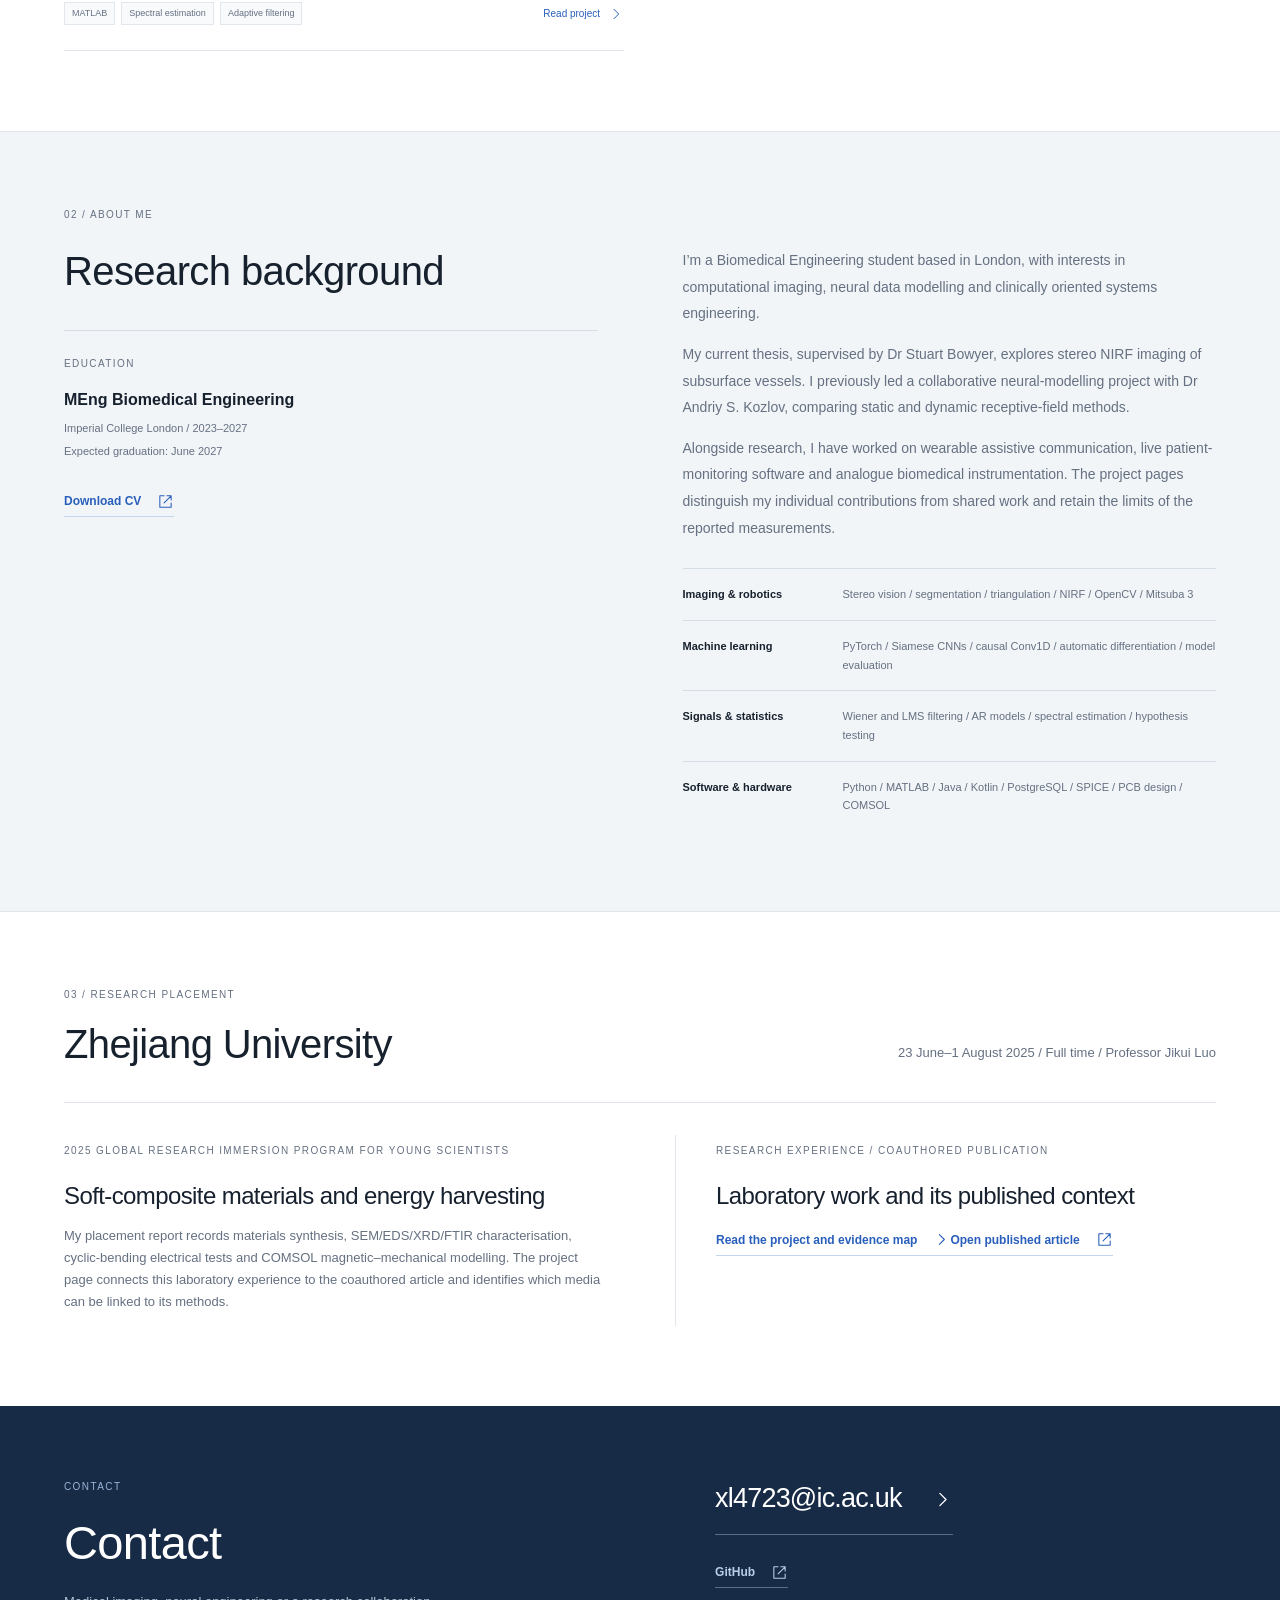
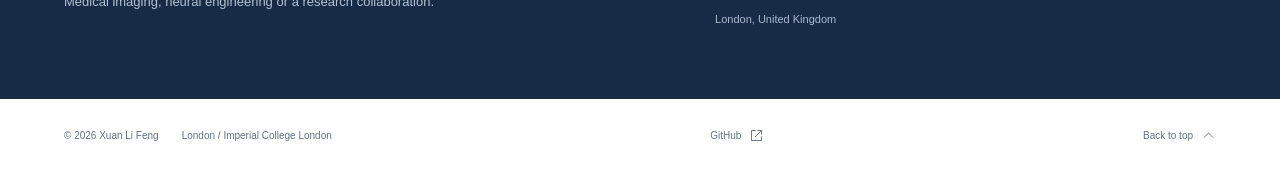
==== commit 8106b440: "Add files via upload" ====
--- a/index.html
+++ b/index.html
@@ -1,221 +1,5 @@
-<!doctype html>
-<html lang="en">
-<head>
-  <meta charset="utf-8">
-  <meta name="viewport" content="width=device-width, initial-scale=1">
-  <meta name="description" content="Research portfolio of Xuan Li Feng, MEng Biomedical Engineering student at Imperial College London.">
-  <title>Xuan Li Feng | Biomedical Engineering Research</title>
-  <link rel="icon" type="image/svg+xml" href="data:image/svg+xml,%3Csvg xmlns='http://www.w3.org/2000/svg' viewBox='0 0 64 64'%3E%3Crect width='64' height='64' rx='14' fill='%231b3a57'/%3E%3Cpath d='M16 17h12l4 10 4-10h12L38 47h-12z' fill='%23e4aa42'/%3E%3C/svg%3E">
-  <link rel="stylesheet" href="styles.css">
-</head>
-<body>
-  <header class="nav">
-    <a class="brand" href="#top" aria-label="Xuan Li Feng home">XLF</a>
-    <nav aria-label="Primary navigation">
-      <a href="#research">Research</a>
-      <a href="#projects">Projects</a>
-      <a href="#materials">Highlight</a>
-      <a href="#outputs">Reports</a>
-      <a href="#publication">Publication</a>
-      <a href="https://github.com/xuan-lifeng" target="_blank" rel="noreferrer">GitHub ↗</a>
-      <a href="#contact">Contact</a>
-    </nav>
-  </header>
-
-  <main id="top">
-    <section class="hero">
-      <p class="eyebrow">Xuan Li Feng · MEng Biomedical Engineering</p>
-      <h1>Biomedical Engineering<br><em>Research Portfolio.</em></h1>
-      <p class="intro">I am an MEng Biomedical Engineering student at Imperial College London. My work combines computational imaging, neural data modelling, and clinically oriented systems engineering.</p>
-      <div class="actions">
-        <a class="button" href="#research">View research</a>
-        <a class="text-link" href="Xuan_Li_Feng_PhD_Research_CV.pdf">Download CV <span aria-hidden="true">↗</span></a>
-        <a class="text-link" href="https://github.com/xuan-lifeng" target="_blank" rel="noreferrer">GitHub <span aria-hidden="true">↗</span></a>
-      </div>
-    </section>
-
-    <section class="focus" aria-label="Research interests">
-      <p>Research interests</p>
-      <ul class="focus-list">
-        <li>Medical imaging</li>
-        <li>Neural engineering</li>
-        <li>Machine learning</li>
-        <li>Surgical robotics</li>
-      </ul>
-    </section>
-
-    <section id="research" class="section">
-      <div class="section-heading">
-        <p class="eyebrow">Research experience</p>
-        <h2>Building reliable measurements from complex biological signals.</h2>
-      </div>
-      <article class="feature">
-        <div class="feature-number">01</div>
-        <div>
-          <p class="meta">2026 to 2027 · Imperial College London</p>
-          <h3>Anatomy Aware Surgical Robotics</h3>
-          <p class="lead">MEng thesis supervised by Dr Stuart Bowyer. I am developing a stereo near infrared fluorescence pipeline for reconstructing three dimensional vascular geometry from paired images.</p>
-          <div class="detail-grid">
-            <div><strong>Question</strong><span>How can vascular geometry be recovered robustly enough to support future anatomy aware navigation?</span></div>
-            <div><strong>Methods</strong><span>Vessel segmentation, stereo correspondence, triangulation, depth estimation, centreline extraction, synthetic ground truth, and tissue mimicking phantoms.</span></div>
-            <div><strong>Evaluation</strong><span>Depth and geometry accuracy, plus analysis of segmentation and correspondence uncertainty.</span></div>
-          </div>
-          <div class="tags"><span>Computer vision</span><span>Stereo imaging</span><span>NIRF</span><span>3D reconstruction</span></div>
-          <p class="manuscript-note"><strong>Research output:</strong> Manuscript in preparation for December 2026 conference submission.</p>
-        </div>
-      </article>
-
-      <article class="feature">
-        <div class="feature-number">02</div>
-        <div>
-          <p class="meta">2025 to 2026 · Imperial College London</p>
-          <h3>Dynamic Receptive Fields in Mouse Auditory Cortex</h3>
-          <p class="lead">Comparative modelling of neural responses to natural ultrasonic vocalisations in 46 single units, supervised by Dr Andriy S. Kozlov.</p>
-          <div class="detail-grid">
-            <div><strong>Question</strong><span>Can a stimulus dependent neural model capture response properties missed by static receptive field methods?</span></div>
-            <div><strong>Methods</strong><span>Five layer causal Conv1D network in PyTorch, automatic differentiation through the Jacobian, STA, STC, MNE, and dynamic STRF analysis.</span></div>
-            <div><strong>Result</strong><span>dSTRF achieved median Pearson correlation of 0.339 on held out firing rate prediction and identified temporal hold in 43.5% of analysed neurons.</span></div>
-          </div>
-          <div class="tags"><span>PyTorch</span><span>Conv1D</span><span>Neural data</span><span>Model evaluation</span></div>
-          <a class="report-link" href="reports/neural_receptive_fields_brief.pdf" target="_blank" rel="noreferrer">Read public technical report <span aria-hidden="true">↗</span></a>
-        </div>
-      </article>
-    </section>
-
-    <section id="projects" class="section project-section">
-      <div class="section-heading">
-        <p class="eyebrow">Selected technical projects</p>
-        <h2>Building clinically useful systems across software, hardware, and sensing.</h2>
-      </div>
-      <div class="cards">
-        <article class="card">
-          <p class="meta">2024 to 2025</p>
-          <h3>Wearable Eye Tracking AAC Device</h3>
-          <p>Contributed to a wearable communication device using gaze and head tilt input, with an emphasis on an empowering, non stigmatizing user experience.</p>
-          <p class="metric"><strong>78.2%</strong> gaze accuracy <strong>91.8%</strong> head tilt accuracy <strong>&lt;100 ms</strong> latency</p>
-          <div class="tags"><span>OpenCV</span><span>Raspberry Pi</span><span>IMU</span><span>Kotlin</span></div>
-          <a class="card-link" href="reports/wearable_eye_tracking_aac_poster.pdf" target="_blank" rel="noreferrer">View poster PDF <span aria-hidden="true">↗</span></a>
-        </article>
-        <article class="card">
-          <p class="meta">2025</p>
-          <h3>Remote Patient Monitoring System</h3>
-          <p>Built clinical monitoring functionality for real time vital signs, waveform visualisation, patient records, alerts, and a digital twin interface.</p>
-          <p class="metric">Java Swing client · REST API · PostgreSQL backend</p>
-          <div class="tags"><span>Java</span><span>PostgreSQL</span><span>REST</span><span>Digital health</span></div>
-          <div class="card-actions">
-            <a class="card-link" href="https://youtu.be/-NgMJSTAjjk" target="_blank" rel="noreferrer">Watch video demo <span aria-hidden="true">↗</span></a>
-            <a class="card-link" href="reports/remote_patient_monitoring_brief.pdf" target="_blank" rel="noreferrer">Read technical report <span aria-hidden="true">↗</span></a>
-          </div>
-        </article>
-        <article class="card">
-          <p class="meta">2024 to 2026</p>
-          <h3>Biomedical Instrumentation Systems</h3>
-          <p>Designed and validated analogue cardiac and respiratory sensing systems, from filter derivation and circuit simulation to hardware prototyping.</p>
-          <p class="metric"><strong>3700×</strong> verified voltage gain · real time respiratory monitoring at <strong>30 breaths/min</strong></p>
-          <div class="tags"><span>SPICE</span><span>Operational amplifiers</span><span>Active filters</span><span>Signal conditioning</span></div>
-        </article>
-        <article class="card">
-          <p class="meta">Summer 2025 · Zhejiang University</p>
-          <h3>Magnetoelastic Energy Harvesting</h3>
-          <p>Research internship on GaIn doped PVDF composites, combining multiphysics simulation with molecular dynamics and density functional theory analysis.</p>
-          <p class="metric">Coauthor on a peer reviewed research article</p>
-          <div class="tags"><span>COMSOL</span><span>PVDF</span><span>MD</span><span>DFT</span></div>
-        </article>
-      </div>
-    </section>
-
-    <section id="outputs" class="section outputs">
-      <div class="section-heading">
-        <p class="eyebrow">Selected technical reports</p>
-        <h2>Methods, implementation, and findings in more detail.</h2>
-      </div>
-      <div class="output-grid">
-        <a class="output-card" href="reports/neural_receptive_fields_brief.pdf" target="_blank" rel="noreferrer">
-          <span class="output-type">Technical report · PDF</span>
-          <h3>Dynamic Receptive Fields in Mouse Auditory Cortex</h3>
-          <p>Methods, model comparison, held out evaluation, and key findings from the neural modelling work.</p>
-          <span class="output-action">Open report ↗</span>
-        </a>
-        <a class="output-card" href="reports/remote_patient_monitoring_brief.pdf" target="_blank" rel="noreferrer">
-          <span class="output-type">Technical report · PDF</span>
-          <h3>Remote Patient Monitoring System</h3>
-          <p>Architecture, clinical workflow, implemented modules, and the engineering contribution.</p>
-          <span class="output-action">Open report ↗</span>
-        </a>
-      </div>
-    </section>
-
-    <section id="materials" class="section materials">
-      <div class="section-heading">
-        <p class="eyebrow">Project highlight</p>
-        <h2>Research and engineering work, shown through the underlying evidence.</h2>
-      </div>
-      <article class="material-card">
-        <img class="aac-poster" src="images/wearable-aac-full-poster.jpg" alt="Full poster for the wearable eye controlled AAC device">
-        <div class="material-copy">
-          <p class="meta">Poster · 2025</p>
-          <h3>Giving Voice Through Gaze</h3>
-          <p>Project poster for a wearable eye controlled augmentative and alternative communication device. It presents the user need, system architecture, evaluation, and design considerations.</p>
-          <ul>
-            <li>Wearable, hands free interaction using eye tracking and head tilt input.</li>
-            <li>System integration across embedded vision, IMU sensing, Wi Fi communication, and a Google Glass interface.</li>
-            <li>Designed to be lightweight, discreet, and practical for everyday use.</li>
-          </ul>
-          <a class="button" href="reports/wearable_eye_tracking_aac_poster.pdf" target="_blank" rel="noreferrer">Open poster PDF <span aria-hidden="true">↗</span></a>
-        </div>
-      </article>
-      <article class="material-card neural-material">
-        <div class="neural-figures">
-          <div class="neural-videos">
-            <figure class="video-figure">
-              <video controls preload="metadata" src="https://static-movie-usa.glencoesoftware.com/mp4/10.7554/596/ea3036d3b060160449fa7d0a4de89daf8467bf38/elife-53445-video2.mp4"></video>
-              <figcaption>Dynamic dSTRF animation. Keshishian et al. (2020), eLife 9:e53445.</figcaption>
-            </figure>
-            <figure class="video-figure">
-              <video controls preload="metadata" src="https://static-movie-usa.glencoesoftware.com/mp4/10.7554/596/ea3036d3b060160449fa7d0a4de89daf8467bf38/elife-53445-video3.mp4"></video>
-              <figcaption>Gain change, temporal hold, and shape change. Keshishian et al. (2020), eLife 9:e53445.</figcaption>
-            </figure>
-          </div>
-        </div>
-        <div class="material-copy">
-          <p class="meta">Neural modelling · 2025 to 2026</p>
-          <h3>Dynamic Receptive-Field Nonlinearities</h3>
-          <p>Using dynamic spectrotemporal receptive fields, the project examined how auditory-cortical tuning can vary with the input stimulus through gain change, temporal hold, and shape change.</p>
-          <p>The framework was introduced by Keshishian et al. (2020), who show that a dSTRF is a locally linear, stimulus-dependent interpretation of a nonlinear neural network.</p>
-          <div class="project-links">
-            <a class="text-link" href="reports/neural_receptive_fields_brief.pdf" target="_blank" rel="noreferrer">Read technical report <span aria-hidden="true">↗</span></a>
-          </div>
-        </div>
-      </article>
-    </section>
-
-    <section id="publication" class="section publication">
-      <div>
-        <p class="eyebrow">Publication</p>
-        <h2>GaIn induced polarization control in PVDF for high efficiency energy harvesting and instantaneous wireless sensing.</h2>
-        <p>Lu, J., Zhang, K., Li Feng, X., et al. Energy &amp; Environmental Materials, 2025.</p>
-      </div>
-      <a class="button secondary" href="https://doi.org/10.1002/eem2.70201" target="_blank" rel="noreferrer">View article <span aria-hidden="true">↗</span></a>
-    </section>
-
-    <section class="skills">
-      <p class="eyebrow">Technical toolkit</p>
-      <div class="skill-columns">
-        <div><strong>Imaging and robotics</strong><span>Stereo vision, segmentation, triangulation, NIRF, OpenCV</span></div>
-        <div><strong>Machine learning</strong><span>PyTorch, Conv1D, automatic differentiation, model evaluation</span></div>
-        <div><strong>Signals and systems</strong><span>Wiener and LMS filtering, AR models, spectral estimation, Cramér Rao bounds</span></div>
-        <div><strong>Software and hardware</strong><span>Python, MATLAB, Java, Kotlin, PostgreSQL, SPICE, COMSOL</span></div>
-      </div>
-    </section>
-  </main>
-
-  <footer id="contact">
-    <p>Get in touch</p>
-    <div class="footer-links">
-      <a href="mailto:xl4723@ic.ac.uk">xl4723@ic.ac.uk</a>
-      <a href="https://github.com/xuan-lifeng" target="_blank" rel="noreferrer">github.com/xuan-lifeng ↗</a>
-      <span>London, United Kingdom</span>
-    </div>
-  </footer>
-</body>
-</html>
+<!doctype html><html lang="en"><head><meta charset="utf-8"><meta name="viewport" content="width=device-width,initial-scale=1"><meta name="description" content="Xuan Li Feng — Biomedical engineering research in computational imaging, neural modelling and healthcare systems at Imperial College London."><meta name="theme-color" content="#17212e"><title>Biomedical Engineering Research | Xuan Li Feng</title><link rel="stylesheet" href="style.css"><script src="app.js" defer></script></head><body id="top"><a class="skip" href="#main">Skip to content</a><header><a class="brand" href="index.html" aria-label="Xuan Li Feng home"><span class="monogram">XLF</span><span>Xuan Li Feng<small>Biomedical engineering</small></span></a><nav aria-label="Main navigation"><a href="index.html#work">Projects</a><a href="index.html#about">About</a><a href="index.html#research">Research</a><a class="nav-cv" href="assets/Xuan-Li-Feng-CV.pdf" target="_blank" rel="noopener">CV <svg class="icon" viewBox="0 0 24 24" fill="none" stroke="currentColor" stroke-width="1.6" stroke-linecap="round" stroke-linejoin="round" aria-hidden="true"><path d="M14 4h6v6M20 4 10 14M10 4H4v16h16v-6"/></svg></a><a class="contact-link" href="mailto:xl4723@ic.ac.uk">Contact <svg class="icon" viewBox="0 0 24 24" fill="none" stroke="currentColor" stroke-width="1.6" stroke-linecap="round" stroke-linejoin="round" aria-hidden="true"><path d="m9 5 7 7-7 7"/></svg></a></nav></header><main id="main"><section class="hero wrap"><div class="eyebrow"><span class="status-rule" aria-hidden="true"></span> MEng Biomedical Engineering / Imperial College London</div><div class="hero-grid"><div><h1>Medical imaging<br>and neural engineering.</h1><p class="intro">I’m Xuan Li Feng, an MEng Biomedical Engineering student at Imperial College London. My work covers stereo fluorescence imaging, auditory-cortex modelling and biomedical instrumentation.</p><div class="actions"><a class="button primary" href="#work">Explore selected work <svg class="icon" viewBox="0 0 24 24" fill="none" stroke="currentColor" stroke-width="1.6" stroke-linecap="round" stroke-linejoin="round" aria-hidden="true"><path d="m9 5 7 7-7 7"/></svg></a><a class="button secondary" href="assets/Xuan-Li-Feng-CV.pdf" target="_blank" rel="noopener">View research CV <svg class="icon" viewBox="0 0 24 24" fill="none" stroke="currentColor" stroke-width="1.6" stroke-linecap="round" stroke-linejoin="round" aria-hidden="true"><path d="M14 4h6v6M20 4 10 14M10 4H4v16h16v-6"/></svg></a></div></div><aside class="hero-note"><span class="eyebrow">Current research / 2026–27</span><h2>Stereo fluorescence<br>vessel reconstruction</h2><p>Stereo near-infrared fluorescence imaging for subsurface vessel reconstruction.</p><div class="mini-diagram"><span>Paired images</span><span>Learned correspondence</span><span>3D vessel geometry</span></div><a class="text-link" href="nirf.html">Explore the thesis <svg class="icon" viewBox="0 0 24 24" fill="none" stroke="currentColor" stroke-width="1.6" stroke-linecap="round" stroke-linejoin="round" aria-hidden="true"><path d="m9 5 7 7-7 7"/></svg></a></aside></div><div class="directions"><span>Research interests</span><span>Medical imaging</span><span>Neural engineering</span><span>Machine learning</span><span>Surgical robotics</span></div></section>
+<section id="work" class="wrap section"><div class="section-head"><div><div class="eyebrow">01 / Selected work</div><h2>Selected projects</h2></div><p>Research and laboratory work in imaging, neural modelling, software and analogue sensing.</p></div><div class="filter-row"><div class="filters" role="group" aria-label="Filter projects"><button class="active" aria-pressed="true" data-filter="All">All projects <small>07</small></button><button aria-pressed="false" data-filter="Imaging & AI">Imaging & AI</button><button aria-pressed="false" data-filter="Biomedical systems">Biomedical systems</button><button aria-pressed="false" data-filter="Healthcare software">Healthcare software</button><button aria-pressed="false" data-filter="Signals & inference">Signals & inference</button><button aria-pressed="false" data-filter="Materials & energy">Materials & energy</button></div><p id="project-count" class="count" aria-live="polite">Showing 7 projects</p></div><div class="project-grid"><article class="project" data-category="Imaging & AI"><a class="project-image nirf" href="nirf.html" aria-label="Read Stereo NIRF reconstruction of subsurface vessels"><span class="category">Imaging & AI</span><img src="assets/nirf-01_stereo_render.png" alt="Simulated stereo fluorescence pair of a subsurface vessel rendered in Mitsuba 3." loading="lazy"><span class="image-arrow"><svg class="icon" viewBox="0 0 24 24" fill="none" stroke="currentColor" stroke-width="1.6" stroke-linecap="round" stroke-linejoin="round" aria-hidden="true"><path d="m9 5 7 7-7 7"/></svg></span></a><div class="meta"><span>01 / MEng thesis / ongoing</span><span>2026 — 2027</span></div><h3><a href="nirf.html">Stereo NIRF reconstruction of subsurface vessels</a></h3><p>From learned correspondence to light-transport simulation: reconstructing vessel geometry and diagnosing depth bias in stereo fluorescence images.</p><div class="card-foot"><div class="tags"><span>Python</span><span>Stereo vision</span><span>Siamese CNN</span></div><a class="read-label" href="nirf.html">Read project <svg class="icon" viewBox="0 0 24 24" fill="none" stroke="currentColor" stroke-width="1.6" stroke-linecap="round" stroke-linejoin="round" aria-hidden="true"><path d="m9 5 7 7-7 7"/></svg></a></div></article><article class="project" data-category="Imaging & AI"><div class="project-image video-card"><video class="card-video" controls muted loop playsinline preload="metadata" poster="assets/dstrf-video2-poster.webp" aria-label="Dynamic receptive-field animation"><source src="assets/dstrf-video2.mp4" type="video/mp4">Your browser cannot play this video.</video></div><p class="media-credit">Framework animation: Keshishian et al. (2020), eLife 9:e53445. Not a result from our dataset.</p><div class="meta"><span>02 / Collaborative research / project leader</span><span>2025 — 2026</span></div><h3><a href="auditory.html">Dynamic receptive fields in the auditory cortex</a></h3><p>Held-out prediction and dynamic receptive-field analysis across 46 mouse auditory-cortex units, with matched and native-resolution comparisons.</p><div class="card-foot"><div class="tags"><span>PyTorch</span><span>Conv1D</span><span>Neural modelling</span></div><a class="read-label" href="auditory.html">Read project <svg class="icon" viewBox="0 0 24 24" fill="none" stroke="currentColor" stroke-width="1.6" stroke-linecap="round" stroke-linejoin="round" aria-hidden="true"><path d="m9 5 7 7-7 7"/></svg></a></div></article><article class="project" data-category="Materials & energy"><a class="project-image internship" href="internship.html" aria-label="Read Soft-composite energy harvesting"><span class="category">Materials & energy</span><img src="assets/publication-figure-6.png" alt="Published Figure 6: wearable sensing architecture, circuit and measured wireless responses." loading="lazy"><span class="image-arrow"><svg class="icon" viewBox="0 0 24 24" fill="none" stroke="currentColor" stroke-width="1.6" stroke-linecap="round" stroke-linejoin="round" aria-hidden="true"><path d="m9 5 7 7-7 7"/></svg></span></a><p class="media-credit">Published Figure 6 / Lu et al. / <a href="https://doi.org/10.1002/eem2.70201">e70201</a> / <a href="https://creativecommons.org/licenses/by/4.0/">CC BY 4.0</a></p><div class="meta"><span>03 / Zhejiang University / Research internship & publication</span><span>2025 — 2026</span></div><h3><a href="internship.html">Soft-composite energy harvesting</a></h3><p>Materials synthesis, structural characterisation and electromechanical testing during a summer placement, with a coauthored GaIn/PVDF publication.</p><div class="card-foot"><div class="tags"><span>Materials characterisation</span><span>COMSOL</span><span>Electromechanical testing</span></div><a class="read-label" href="internship.html">Read project <svg class="icon" viewBox="0 0 24 24" fill="none" stroke="currentColor" stroke-width="1.6" stroke-linecap="round" stroke-linejoin="round" aria-hidden="true"><path d="m9 5 7 7-7 7"/></svg></a></div></article><article class="project" data-category="Biomedical systems"><a class="project-image wearable" href="wearable.html" aria-label="Read Wearable eye-controlled communication"><span class="category">Biomedical systems</span><img src="assets/wearable-glasses-cover.webp" alt="Wearable glasses design with frame, Google Glass display and camera labelled." loading="lazy"><span class="image-arrow"><svg class="icon" viewBox="0 0 24 24" fill="none" stroke="currentColor" stroke-width="1.6" stroke-linecap="round" stroke-linejoin="round" aria-hidden="true"><path d="m9 5 7 7-7 7"/></svg></span></a><div class="meta"><span>04 / Team design project</span><span>2024 — 2025</span></div><h3><a href="wearable.html">Wearable eye-controlled communication</a></h3><p>Combining eye tracking, head-tilt commands and a wearable display for people with cerebral palsy.</p><div class="card-foot"><div class="tags"><span>PCB design</span><span>OpenCV</span><span>Raspberry Pi</span></div><a class="read-label" href="wearable.html">Read project <svg class="icon" viewBox="0 0 24 24" fill="none" stroke="currentColor" stroke-width="1.6" stroke-linecap="round" stroke-linejoin="round" aria-hidden="true"><path d="m9 5 7 7-7 7"/></svg></a></div></article><article class="project" data-category="Healthcare software"><a class="project-image monitoring" href="monitoring.html" aria-label="Read Remote patient monitoring & Digital Twin"><span class="category">Healthcare software</span><img src="assets/patient-live-monitoring.webp" alt="Live Monitoring screen showing heart rate, oxygen saturation, respiration, blood pressure and waveforms." loading="lazy"><span class="image-arrow"><svg class="icon" viewBox="0 0 24 24" fill="none" stroke="currentColor" stroke-width="1.6" stroke-linecap="round" stroke-linejoin="round" aria-hidden="true"><path d="m9 5 7 7-7 7"/></svg></span></a><div class="meta"><span>05 / Collaborative software project</span><span>2025</span></div><h3><a href="monitoring.html">Remote patient monitoring & Digital Twin</a></h3><p>Live physiological waveforms and a Java–JavaScript patient-state display within a team-built monitoring prototype.</p><div class="card-foot"><div class="tags"><span>Java Swing</span><span>REST</span><span>PostgreSQL</span></div><a class="read-label" href="monitoring.html">Read project <svg class="icon" viewBox="0 0 24 24" fill="none" stroke="currentColor" stroke-width="1.6" stroke-linecap="round" stroke-linejoin="round" aria-hidden="true"><path d="m9 5 7 7-7 7"/></svg></a></div></article><article class="project" data-category="Biomedical systems"><a class="project-image instrumentation" href="instrumentation.html" aria-label="Read Analogue biomedical instrumentation"><span class="category">Biomedical systems</span><img src="assets/instrumentation-system-source.png" alt="Person with electrodes and the impedance-respirometry signal-processing chain." loading="lazy"><span class="image-arrow"><svg class="icon" viewBox="0 0 24 24" fill="none" stroke="currentColor" stroke-width="1.6" stroke-linecap="round" stroke-linejoin="round" aria-hidden="true"><path d="m9 5 7 7-7 7"/></svg></span></a><div class="meta"><span>06 / Pair project & individual laboratory work</span><span>2024 — 2026</span></div><h3><a href="instrumentation.html">Analogue biomedical instrumentation</a></h3><p>Electronic stethoscope and impedance respirometry: two analogue signal chains, examined through simulation and bench measurements.</p><div class="card-foot"><div class="tags"><span>Analogue circuits</span><span>SPICE</span><span>LM324</span></div><a class="read-label" href="instrumentation.html">Read project <svg class="icon" viewBox="0 0 24 24" fill="none" stroke="currentColor" stroke-width="1.6" stroke-linecap="round" stroke-linejoin="round" aria-hidden="true"><path d="m9 5 7 7-7 7"/></svg></a></div></article><article class="project" data-category="Signals & inference"><a class="project-image sspi" href="sspi.html" aria-label="Read Statistical signal processing & inference"><span class="category">Signals & inference</span><img src="assets/sspi-dtmf-spectrogram.svg" alt="Original DTMF spectrogram showing two frequency components during each generated tone and quiet gaps between tones." loading="lazy"><span class="image-arrow"><svg class="icon" viewBox="0 0 24 24" fill="none" stroke="currentColor" stroke-width="1.6" stroke-linecap="round" stroke-linejoin="round" aria-hidden="true"><path d="m9 5 7 7-7 7"/></svg></span></a><div class="meta"><span>07 / Individual coursework / signal processing</span><span>2025 — 2026</span></div><h3><a href="sspi.html">Statistical signal processing & inference</a></h3><p>Spectral estimation, stochastic modelling and adaptive filtering, examined through analytical derivations and numerical experiments.</p><div class="card-foot"><div class="tags"><span>MATLAB</span><span>Spectral estimation</span><span>Adaptive filtering</span></div><a class="read-label" href="sspi.html">Read project <svg class="icon" viewBox="0 0 24 24" fill="none" stroke="currentColor" stroke-width="1.6" stroke-linecap="round" stroke-linejoin="round" aria-hidden="true"><path d="m9 5 7 7-7 7"/></svg></a></div></article></div></section>
+<section id="about" class="about-section"><div class="wrap section"><div class="eyebrow">02 / About me</div><div class="about-grid"><div><h2>Research background</h2><div class="education"><span class="eyebrow">Education</span><strong>MEng Biomedical Engineering</strong><span>Imperial College London / 2023–2027</span><span>Expected graduation: June 2027</span></div><a class="text-link" href="assets/Xuan-Li-Feng-CV.pdf" target="_blank" rel="noopener">Download CV <svg class="icon" viewBox="0 0 24 24" fill="none" stroke="currentColor" stroke-width="1.6" stroke-linecap="round" stroke-linejoin="round" aria-hidden="true"><path d="M14 4h6v6M20 4 10 14M10 4H4v16h16v-6"/></svg></a></div><div class="about-copy"><p>I’m a Biomedical Engineering student based in London, with interests in computational imaging, neural data modelling and clinically oriented systems engineering.</p><p>My current thesis, supervised by Dr Stuart Bowyer, explores stereo NIRF imaging of subsurface vessels. I previously led a collaborative neural-modelling project with Dr Andriy S. Kozlov, comparing static and dynamic receptive-field methods.</p><p>Alongside research, I have worked on wearable assistive communication, live patient-monitoring software and analogue biomedical instrumentation. The project pages distinguish my individual contributions from shared work and retain the limits of the reported measurements.</p><div class="skills"><div><strong>Imaging & robotics</strong><span>Stereo vision / segmentation / triangulation / NIRF / OpenCV / Mitsuba 3</span></div><div><strong>Machine learning</strong><span>PyTorch / Siamese CNNs / causal Conv1D / automatic differentiation / model evaluation</span></div><div><strong>Signals & statistics</strong><span>Wiener and LMS filtering / AR models / spectral estimation / hypothesis testing</span></div><div><strong>Software & hardware</strong><span>Python / MATLAB / Java / Kotlin / PostgreSQL / SPICE / PCB design / COMSOL</span></div></div></div></div></div></section>
+<section id="research" class="wrap section research"><div class="section-head"><div><div class="eyebrow">03 / Research placement</div><h2>Zhejiang University</h2></div><p>23 June–1 August 2025 / Full time / Professor Jikui Luo</p></div><div class="publication"><div><span class="eyebrow">2025 Global Research Immersion Program for Young Scientists</span><h3>Soft-composite materials and energy harvesting</h3><p>My placement report records materials synthesis, SEM/EDS/XRD/FTIR characterisation, cyclic-bending electrical tests and COMSOL magnetic–mechanical modelling. The project page connects this laboratory experience to the coauthored article and identifies which media can be linked to its methods.</p></div><div class="publication-citation"><span class="eyebrow">Research experience / Coauthored publication</span><h3>Laboratory work and its published context</h3><a class="text-link" href="internship.html">Read the project and evidence map <svg class="icon" viewBox="0 0 24 24" fill="none" stroke="currentColor" stroke-width="1.6" stroke-linecap="round" stroke-linejoin="round" aria-hidden="true"><path d="m9 5 7 7-7 7"/></svg></a><a class="text-link" href="https://doi.org/10.1002/eem2.70201" target="_blank" rel="noopener">Open published article <svg class="icon" viewBox="0 0 24 24" fill="none" stroke="currentColor" stroke-width="1.6" stroke-linecap="round" stroke-linejoin="round" aria-hidden="true"><path d="M14 4h6v6M20 4 10 14M10 4H4v16h16v-6"/></svg></a></div></div></section>
+<section id="contact" class="contact-section"><div class="wrap contact-grid"><div><div class="eyebrow">Contact</div><h2>Contact</h2><p>Medical imaging, neural engineering or a research collaboration.</p></div><div class="contact-details"><a class="email" href="mailto:xl4723@ic.ac.uk">xl4723@ic.ac.uk <svg class="icon" viewBox="0 0 24 24" fill="none" stroke="currentColor" stroke-width="1.6" stroke-linecap="round" stroke-linejoin="round" aria-hidden="true"><path d="m9 5 7 7-7 7"/></svg></a><a class="text-link" href="https://github.com/xuan-lifeng" target="_blank" rel="noopener">GitHub <svg class="icon" viewBox="0 0 24 24" fill="none" stroke="currentColor" stroke-width="1.6" stroke-linecap="round" stroke-linejoin="round" aria-hidden="true"><path d="M14 4h6v6M20 4 10 14M10 4H4v16h16v-6"/></svg></a><span>London, United Kingdom</span></div></div></section></main><footer><span>© 2026 Xuan Li Feng<span class="footer-sub">London / Imperial College London</span></span><a href="https://github.com/xuan-lifeng" target="_blank" rel="noopener">GitHub <svg class="icon" viewBox="0 0 24 24" fill="none" stroke="currentColor" stroke-width="1.6" stroke-linecap="round" stroke-linejoin="round" aria-hidden="true"><path d="M14 4h6v6M20 4 10 14M10 4H4v16h16v-6"/></svg></a><a href="#top">Back to top <svg class="icon up-icon" viewBox="0 0 24 24" fill="none" stroke="currentColor" stroke-width="1.6" stroke-linecap="round" stroke-linejoin="round" aria-hidden="true"><path d="m9 5 7 7-7 7"/></svg></a></footer></body></html>
--- a/style.css
+++ b/style.css
@@ -0,0 +1,19 @@
+:root{--bg:#fff;--ink:#17212e;--muted:#657081;--line:#e0e5eb;--accent:#295fbb;--wash:#f2f5f8;--navy:#172b46}*{box-sizing:border-box}html{scroll-behavior:smooth;scroll-padding-top:110px}body{margin:0;background:var(--bg);color:var(--ink);font-family:Arial,Helvetica,sans-serif;font-size:16px;line-height:1.7;-webkit-font-smoothing:antialiased}a{color:inherit;text-decoration:none}button{font:inherit}.icon{display:inline-block;width:21px;height:21px;vertical-align:middle;flex-shrink:0;transition:transform .2s}.back-icon{transform:rotate(180deg)}.up-icon{transform:rotate(-90deg)}header{display:flex;align-items:center;justify-content:space-between;padding:23px 5%;position:sticky;top:0;z-index:20;background:rgba(255,255,255,.96);backdrop-filter:blur(14px);border-bottom:1px solid var(--line)}.brand{display:flex;align-items:center;gap:13px;font-size:17px;font-weight:600;letter-spacing:-.4px}.brand small{display:block;font-size:9px;letter-spacing:1.5px;text-transform:uppercase;color:var(--muted);font-weight:400;margin-top:1px}.monogram{display:grid;place-items:center;width:38px;height:38px;background:var(--navy);color:#fff;font-size:11px;letter-spacing:1px}.brand>span:last-child{line-height:1.5}nav{display:flex;align-items:center;gap:29px;font-size:12px}nav a:hover{color:var(--accent)}nav .icon{width:15px;height:15px}.nav-cv{display:flex;gap:7px;align-items:center}.contact-link{display:flex;align-items:center;gap:18px;border:1px solid var(--line);padding:8px 14px}.wrap{width:90%;max-width:1320px;margin:auto}.hero{padding-top:74px}.eyebrow{text-transform:uppercase;letter-spacing:1.7px;font-size:10px;font-weight:600;line-height:1.6;color:var(--muted)}.status-dot{display:inline-block;width:6px;height:6px;background:var(--accent);border-radius:50%;margin-right:9px;vertical-align:middle}.hero-grid{display:grid;grid-template-columns:2.35fr 1fr;gap:90px;align-items:center}h1,h2,h3,p{margin-top:0}h1{font-size:clamp(44px,4.9vw,72px);font-weight:500;line-height:1.1;letter-spacing:-3.8px;margin:29px 0 25px}h1 em{font-family:Georgia,'Times New Roman',serif;font-weight:400;font-style:italic;color:var(--accent);letter-spacing:-3px}h2{font-size:clamp(32px,3.1vw,46px);font-weight:500;line-height:1.18;letter-spacing:-1.7px;margin:20px 0}h3{font-size:23px;line-height:1.3;font-weight:500;letter-spacing:-.6px;margin:0 0 12px}p{color:var(--muted)}.intro{font-size:16px;line-height:1.8;max-width:580px}.actions{display:flex;gap:13px;margin-top:29px}.button{display:inline-flex;align-items:center;gap:22px;padding:13px 19px;font-size:12px;font-weight:600;border:1px solid var(--line);transition:background .2s}.primary{background:var(--navy);color:white;border-color:var(--navy)}.primary:hover{background:var(--accent)}.secondary:hover{background:var(--wash)}.button .icon{width:18px;height:18px}.button:hover .icon,.text-link:hover .icon{transform:translateX(3px)}.hero-note{border-left:2px solid var(--line);padding:0 0 0 27px;margin-top:30px}.hero-note h2{font-size:23px;letter-spacing:-.6px;margin:17px 0 12px;line-height:1.35}.hero-note p{font-size:13px}.mini-diagram{display:grid;gap:0;margin:20px 0}.mini-diagram span{font-size:10px;color:var(--muted);padding:5px 0 5px 16px;border-left:1px solid #b8cce7;position:relative}.mini-diagram span:before{content:'';position:absolute;left:-3px;top:12px;width:5px;height:5px;background:var(--accent);border-radius:50%}.text-link{display:inline-flex;align-items:center;gap:16px;font-size:12px;font-weight:600;color:var(--accent);border-bottom:1px solid #c5d4ed;padding:5px 0}.text-link .icon{width:17px;height:17px}.directions{display:flex;justify-content:space-between;align-items:center;gap:20px;margin-top:60px;padding:22px 0;border-block:1px solid var(--line);font-size:11px}.directions span:first-child{font-size:9px;letter-spacing:1.4px;text-transform:uppercase;color:var(--muted)}.section{padding-top:75px;padding-bottom:80px}.section-head{display:flex;justify-content:space-between;gap:70px;align-items:end;margin-bottom:34px}.section-head>p{max-width:365px;font-size:13px;line-height:1.8;margin:0 0 4px}.section-head h2{margin:17px 0 0}.filter-row{display:flex;align-items:center;justify-content:space-between;gap:15px;border-bottom:1px solid var(--line);padding-bottom:16px;margin-bottom:32px}.filters{display:flex;gap:4px;flex-wrap:wrap}.filters button{border:0;background:transparent;color:var(--muted);font-size:11px;padding:9px 13px;cursor:pointer}.filters button:hover{background:var(--wash)}.filters button.active{background:var(--navy);color:white}.filters small{font-size:9px;margin-left:10px;opacity:.6}.count{font-size:10px;margin:0;white-space:nowrap}.project-grid{display:grid;grid-template-columns:1fr 1fr;gap:48px 32px}.project[hidden]{display:none}.project{border-bottom:1px solid var(--line);padding-bottom:25px}.project-image{aspect-ratio:1.75;position:relative;background:var(--wash);overflow:hidden;display:flex;align-items:center;justify-content:center}.project-image img{width:90%;height:77%;object-fit:contain;transition:transform .35s}.project-image.nirf{background:#172b46}.project-image.nirf img{width:100%;height:100%;object-fit:cover}.project-image.wearable img{height:100%;width:100%;object-fit:cover;object-position:center 20%}.category{position:absolute;left:15px;top:15px;z-index:1;font-size:8px;letter-spacing:1.2px;text-transform:uppercase;background:white;padding:5px 10px;color:var(--ink)}.image-arrow{position:absolute;right:14px;bottom:14px;width:34px;height:34px;display:grid;place-items:center;background:white;color:var(--ink);border:1px solid var(--line)}.image-arrow .icon{width:18px;height:18px;transform:rotate(-45deg)}.project:hover .image-arrow{background:var(--navy);color:white;border-color:var(--navy)}.project:hover img{transform:scale(1.025)}.meta{display:flex;justify-content:space-between;gap:10px;font-size:9px;letter-spacing:.7px;text-transform:uppercase;color:var(--muted);margin:20px 0 11px}.project p{font-size:13px;line-height:1.8;margin-bottom:21px;max-width:95%}.card-foot{display:flex;justify-content:space-between;align-items:center;gap:12px}.tags{display:flex;gap:6px;flex-wrap:wrap}.tags span{font-size:9px;color:var(--muted);background:var(--wash);padding:3px 7px}.read-label{font-size:10px;white-space:nowrap;color:var(--accent);display:flex;gap:8px;align-items:center}.read-label .icon{width:16px;height:16px}.about-section{background:var(--wash);border-block:1px solid var(--line)}.about-grid{display:grid;grid-template-columns:1fr 1fr;gap:85px;margin-top:12px}.about-grid h2{margin-top:13px;font-size:40px}.about-copy{padding-top:12px}.about-copy p{font-size:14px;line-height:1.9}.education{display:grid;gap:5px;border-top:1px solid #d4dce6;padding-top:25px;margin-top:35px;font-size:11px;color:var(--muted)}.education strong{font-size:16px;color:var(--ink);margin-top:9px}.education+.text-link{margin-top:25px}.skills{margin-top:27px}.skills div{display:grid;grid-template-columns:145px 1fr;gap:15px;padding:16px 0;border-top:1px solid #d4dce6;font-size:11px}.skills strong{font-weight:600}.skills span{color:var(--muted)}.evidence-section{background:#f7f9fb;border-block:1px solid var(--line)}.report-grid{display:grid;grid-template-columns:repeat(3,1fr);gap:22px}.report-link{border:1px solid var(--line);padding:26px;background:white;display:flex;flex-direction:column}.report-link h3{margin-top:17px}.report-link p{font-size:12px;flex:1}.report-link>span:last-child{font-size:11px;color:var(--accent);margin-top:10px}.report-link:hover{border-color:var(--accent)}.poster-feature{display:grid;grid-template-columns:1.3fr 1fr;gap:70px;align-items:center;margin-top:65px}.poster-feature img{width:100%;max-height:460px;object-fit:contain}.poster-feature h3{font-size:34px;letter-spacing:-1.2px;margin-top:18px}.poster-feature p{font-size:13px}.poster-feature .text-link{margin-right:20px;margin-top:10px}.video-grid{display:grid;grid-template-columns:1fr 1fr;gap:25px}.video-grid figure{margin:0;border:1px solid var(--line)}video{width:100%;aspect-ratio:1.7;display:block;background:var(--navy);object-fit:contain}.video-grid figcaption{padding:18px}.video-grid figcaption strong{display:block;font-size:13px;color:var(--ink)}.video-grid figcaption span{display:block;font-size:10px;line-height:1.7;margin-top:8px}.video-grid .text-link{margin-top:10px}.publication{display:grid;grid-template-columns:1fr 1fr;gap:70px;padding:32px 0 0;border-top:1px solid var(--line)}.publication h3{font-size:24px;margin-top:17px;line-height:1.4}.publication p{font-size:13px}.publication-citation{border-left:1px solid var(--line);padding-left:40px}.contact-section{background:var(--navy);color:white;padding:70px 0}.contact-section .eyebrow{color:#99b3d7}.contact-grid{display:grid;grid-template-columns:1.2fr 1fr;gap:50px;align-items:center}.contact-section h2{font-size:49px;margin:20px 0}.contact-section p{font-size:13px;color:#b3c1d2}.contact-details{display:flex;align-items:start;flex-direction:column;gap:22px}.email{display:flex;align-items:center;gap:30px;font-size:27px;letter-spacing:-.8px;border-bottom:1px solid #56708c;padding-bottom:12px}.contact-details .text-link{color:#b7cee9;border-color:#56708c}.contact-details>span{font-size:11px;color:#a9bbcf}footer{display:flex;justify-content:space-between;align-items:center;padding:28px 5%;font-size:10px;color:var(--muted)}footer a{display:flex;align-items:center;gap:8px}footer .icon{width:15px;height:15px}.footer-sub{display:inline;margin-left:23px}.skip{position:fixed;top:-100px;left:20px;z-index:50;padding:10px;background:var(--navy);color:white}.skip:focus{top:10px}:focus-visible{outline:3px solid var(--accent);outline-offset:5px}.case-hero{padding-top:36px}.back{display:inline-flex;align-items:center;gap:10px;color:var(--muted);font-size:11px;margin-bottom:48px}.back .icon{width:17px;height:17px}.case-title{display:grid;grid-template-columns:2.2fr 1fr;gap:75px;align-items:center}.case-title h1{font-size:clamp(40px,4.6vw,65px);letter-spacing:-2.7px;line-height:1.13;margin:24px 0}.case-title dl{font-size:11px}.case-title dl div{display:grid;grid-template-columns:65px 1fr;gap:20px;border-top:1px solid var(--line);padding:14px 0}.case-title dt{color:var(--muted)}.case-title dd{margin:0}.case-desc{font-size:17px;line-height:1.8;max-width:850px}.resource-links{display:flex;gap:25px;flex-wrap:wrap}.resource-links:empty{display:none}.summary{display:grid;grid-template-columns:2fr 1fr;background:var(--wash);border-left:3px solid var(--accent);padding:30px 35px;gap:55px;margin:33px 0}.summary p{font-size:14px;line-height:1.85;margin:8px 0 15px;max-width:690px}.summary p:last-child{margin-bottom:0}.summary strong{font-size:11px}.result{border-left:1px solid #cfd9e6;padding-left:30px;display:flex;flex-direction:column;justify-content:center}.result strong{font-size:42px;font-weight:500;letter-spacing:-1.5px;line-height:1.2;margin-bottom:12px}.result span{font-size:11px;max-width:210px;color:var(--muted)}.pipeline-block{padding:17px 0 25px}.pipeline{display:grid;grid-template-columns:repeat(5,1fr);padding:0;margin:20px 0 0;list-style:none;gap:22px}.pipeline li{font-size:11px;border-top:1px solid #a9bdd8;padding-top:13px;position:relative}.pipeline li:before{content:'';position:absolute;top:-3px;left:0;background:var(--accent);width:5px;height:5px;border-radius:50%}.pipeline li span{display:block;font-size:9px;color:var(--muted);margin-bottom:5px}.case-figure{margin:20px 0 0}.case-figure img{width:100%;max-height:620px;object-fit:contain;background:var(--wash);padding:25px;display:block}.case-figure.nirf img{padding:0;background:var(--navy)}.case-figure.wearable img{max-height:950px}.case-figure figcaption{margin-top:11px;font-size:10px;color:var(--muted)}.case-content{display:grid;grid-template-columns:230px 1fr;gap:75px;margin-top:65px}.case-content aside{position:sticky;top:120px;align-self:start;border-top:1px solid var(--line);padding-top:20px}.case-content aside a{display:flex;gap:12px;margin-top:18px;font-size:11px;color:var(--muted);line-height:1.6}.case-content aside a:hover{color:var(--accent)}.case-content aside a span{font-size:9px;color:#91a0b3;padding-top:2px}.case-content article{max-width:850px}.case-content article>section{display:flex;gap:22px;padding-bottom:40px;margin-bottom:32px;border-bottom:1px solid var(--line)}.section-index{font-size:10px;color:var(--accent);padding-top:9px;min-width:20px}.case-content article h2{font-size:28px;line-height:1.3;margin:0 0 18px;letter-spacing:-.8px}.case-content article p{font-size:15px;line-height:1.95;margin:0}.case-content article .results-table,.case-content article .case-video{display:block}.results-table>p,.case-video>p{font-size:12px!important;margin-bottom:22px!important}.table-scroll{overflow-x:auto}table{width:100%;border-collapse:collapse;font-size:12px}th,td{text-align:left;border-bottom:1px solid var(--line);padding:14px 12px}th{font-weight:600;background:var(--wash);font-size:11px}td:last-child{color:var(--accent)}.case-video .video-grid{margin-top:20px}.case-video .video-grid{grid-template-columns:1fr}.case-bottom{padding:25px 0 50px;display:flex;justify-content:space-between;align-items:center;gap:35px}.case-bottom>a:first-child{display:flex;align-items:center;gap:10px;font-size:11px}.case-bottom>a:last-child{max-width:55%;display:grid;grid-template-columns:1fr 30px;column-gap:25px}.case-bottom .eyebrow{grid-column:1}.case-bottom strong{font-weight:500;font-size:19px;line-height:1.5;margin-top:8px}.case-bottom>a:last-child>.icon{grid-column:2;grid-row:1/3;align-self:center}
+@media(max-width:1050px){.hero-grid{gap:40px;grid-template-columns:2fr 1fr}h1{font-size:54px}.hero-note{padding-left:22px}.hero-note h2{font-size:21px}nav{gap:20px}.case-title{gap:35px}.about-grid{gap:45px}.skills div{grid-template-columns:1fr;gap:5px}.read-label{display:none}.case-content{grid-template-columns:190px 1fr;gap:40px}.email{font-size:23px}.directions{gap:13px;font-size:10px}}
+@media(max-width:760px){header{padding:17px 5%;align-items:center}.brand{font-size:15px;gap:9px}.brand small{font-size:8px;letter-spacing:.8px}.monogram{width:33px;height:33px;font-size:9px}nav{gap:17px;font-size:11px}.contact-link,.nav-cv{display:none}.hero{padding-top:44px}.hero>.eyebrow{font-size:8px;letter-spacing:1.1px}.hero-grid{grid-template-columns:1fr;gap:30px}h1{font-size:clamp(39px,7.3vw,56px);letter-spacing:-2px;line-height:1.13;margin:23px 0}h1 em{letter-spacing:-1.8px}.intro{font-size:14px}.actions{gap:9px}.button{font-size:10px;padding:12px 13px;gap:12px}.button .icon{width:17px;height:17px}.hero-note{margin:0;padding-left:20px}.hero-note h2{font-size:22px;margin-top:10px}.hero-note p{max-width:350px}.mini-diagram{display:flex;gap:15px;flex-wrap:wrap;margin:15px 0}.mini-diagram span{font-size:9px}.directions{display:grid;grid-template-columns:1fr 1fr;gap:13px;padding:22px 0;margin-top:35px;font-size:10px}.directions span:first-child{grid-column:1/-1;font-size:8px}.section{padding-top:48px;padding-bottom:50px}h2{font-size:33px;letter-spacing:-1.3px}.section-head{display:block;margin-bottom:25px}.section-head>p{font-size:12px;margin-top:19px;max-width:100%}.filter-row{display:block;padding-bottom:15px}.filters{gap:3px}.filters button{font-size:10px;padding:8px 10px}.count{margin-top:13px}.project-grid{grid-template-columns:1fr;gap:32px}.project-image{aspect-ratio:1.55}.project h3{font-size:23px}.project p{font-size:13px}.meta{font-size:8px;letter-spacing:.4px}.read-label{display:flex;font-size:9px}.tags span{font-size:8px}.about-grid{grid-template-columns:1fr;gap:27px}.about-grid h2{font-size:33px}.about-copy p{font-size:14px}.education{margin-top:25px}.skills div{grid-template-columns:1fr;gap:5px}.publication{grid-template-columns:1fr;gap:30px;padding-top:25px}.publication h3{font-size:23px}.publication-citation{border-left:0;padding-left:0;border-top:1px solid var(--line);padding-top:25px}.contact-section{padding:50px 0}.contact-grid{grid-template-columns:1fr;gap:25px}.contact-section h2{font-size:40px}.email{font-size:24px}.contact-details{gap:16px}footer{flex-wrap:wrap;gap:23px;font-size:9px}.footer-sub{display:block;margin-left:0;margin-top:5px}.case-hero{padding-top:25px}.back{margin-bottom:30px}.case-title{grid-template-columns:1fr;gap:0}.case-title h1{font-size:40px;letter-spacing:-1.8px}.case-title dl{margin-bottom:20px}.case-desc{font-size:15px}.summary{grid-template-columns:1fr;padding:23px;gap:20px}.summary p{font-size:13px}.result{border-left:0;border-top:1px solid #cfd9e6;padding:20px 0 0}.result strong{font-size:34px}.result span{max-width:none}.pipeline{grid-template-columns:1fr 1fr;gap:18px}.pipeline li{font-size:10px}.case-figure img{padding:12px}.case-content{grid-template-columns:1fr;gap:35px;margin-top:35px}.case-content aside{position:static;padding-bottom:25px;border-bottom:1px solid var(--line)}.case-content aside a{font-size:11px;margin-top:12px}.case-content article>section{gap:14px;padding-bottom:30px;margin-bottom:25px}.case-content article h2{font-size:25px}.case-content article p{font-size:14px}.case-bottom{align-items:start}.case-bottom strong{font-size:15px}.case-bottom>a:last-child{max-width:60%;column-gap:10px}.case-bottom .eyebrow{font-size:8px}.report-grid,.poster-feature,.video-grid{grid-template-columns:1fr}.poster-feature{gap:30px;margin-top:35px}.report-link{padding:24px}.resource-links{gap:15px}.case-content article section:has(>.text-link){display:block}}
+@media(prefers-reduced-motion:reduce){html{scroll-behavior:auto}*{transition:none!important}}
+/* Typography and prose revision */
+body{font-family:'Helvetica Neue',Helvetica,Arial,sans-serif}h1,h2,h3,.hero-note h2,.about-grid h2,.publication h3,.result strong{font-family:Georgia,'Times New Roman',serif;font-weight:400;letter-spacing:-.6px}h1{font-size:clamp(43px,4.6vw,66px);line-height:1.17;letter-spacing:-1.5px;max-width:850px}.hero-grid{grid-template-columns:2.2fr 1fr}.section-head h2{font-size:40px;line-height:1.2}.project h3{font-size:25px;letter-spacing:-.3px}.project h3 a:hover{color:var(--accent)}.project p{font-size:14px;line-height:1.7}.project-image.instrumentation{background:#f7f8fa}.project-image.instrumentation img{width:100%;height:100%;object-fit:contain}.project-image.video-card{background:#0e1825;aspect-ratio:1.75}.project-image.video-card video{width:100%;height:100%;aspect-ratio:auto;object-fit:contain}.project .media-credit{font-size:9px;line-height:1.5;margin:8px 0 0;max-width:100%;color:#748193}.project-image.video-card+.media-credit+.meta{margin-top:13px}.case-title h1{font-size:clamp(39px,4.2vw,60px);letter-spacing:-1px}.case-desc{font-size:16px}.research-question{border-top:1px solid var(--line);padding:23px 0 0;margin-top:28px;max-width:900px}.research-question p{font-family:Georgia,'Times New Roman',serif;font-size:20px;line-height:1.5;color:var(--ink);margin:10px 0 0}.summary{padding:23px 28px;margin-top:28px;background:#fafbfc;border-left:1px solid #b8c4d0}.summary p{font-size:13px}.result strong{font-size:33px}.case-content article>section{display:block;padding-bottom:30px;margin-bottom:30px;border-bottom:0}.case-content article h2{font-family:Georgia,'Times New Roman',serif;font-size:29px;font-weight:400;letter-spacing:-.2px;line-height:1.35;margin-bottom:16px}.case-content article p{font-family:Georgia,'Times New Roman',serif;font-size:17px;line-height:1.85;color:#475463}.case-content aside a{font-size:11px;line-height:1.7}.case-content article .bench-figures{display:block;border-top:1px solid var(--line);padding-top:25px}.bench-grid{display:grid;grid-template-columns:1fr 1fr;gap:20px}.bench-grid figure{margin:0}.bench-grid img{width:100%;height:200px;object-fit:contain;background:var(--wash)}.bench-grid figcaption{font-size:10px;color:var(--muted);margin-top:8px;line-height:1.6}.case-content .resource-links .text-link{font-family:Arial,sans-serif}.case-figure.instrumentation img{padding:0;background:#f7f8fa;max-height:850px}.case-video p{font-family:Arial,sans-serif!important}.case-bottom strong{font-family:Georgia,'Times New Roman',serif;font-size:20px}.contact-section h2{font-size:47px}.case-content{gap:70px;grid-template-columns:230px 1fr}.case-content article{max-width:780px}
+@media(max-width:760px){.hero-grid{grid-template-columns:1fr}h1{font-size:42px;letter-spacing:-.8px}.section-head h2{font-size:33px}.project h3{font-size:25px}.case-title h1{font-size:39px}.research-question p{font-size:19px}.case-content{grid-template-columns:1fr;gap:30px}.case-content article h2{font-size:26px}.case-content article p{font-size:16px;line-height:1.85}.bench-grid{grid-template-columns:1fr}.project-image.video-card{aspect-ratio:1.5}.case-content aside{display:none}.contact-section h2{font-size:38px}.case-figure.instrumentation{overflow-x:auto}.case-figure.instrumentation img{min-width:700px}.case-figure.instrumentation figcaption{min-width:0}}
+
+.case-content .video-grid figcaption p{font-family:Arial,sans-serif}.case-content .bench-figures h2{margin-bottom:22px}.project a{transition:color .15s}.project .video-card:focus-within{outline:2px solid var(--accent);outline-offset:3px}
+/* Source media supplied by the author */
+.project-image.wearable img,.project-image.monitoring img{width:100%;height:100%;object-fit:contain;object-position:center}.project-image.wearable{background:#dce9fa}.project-image.instrumentation img{width:94%;height:88%;object-fit:contain}.project-image.monitoring{background:#f8f9fc}.case-figure.monitoring img{padding:0;background:#f8f9fc}.case-figure.wearable img{padding:0;max-height:1050px}.bench-grid img{height:230px}
+@font-face{font-family:'IBM Plex Sans';font-style:normal;font-weight:400;font-display:swap;src:url('assets/fonts/ibm-plex-sans-400.ttf') format('truetype')}@font-face{font-family:'IBM Plex Sans';font-style:normal;font-weight:500;font-display:swap;src:url('assets/fonts/ibm-plex-sans-500.ttf') format('truetype')}@font-face{font-family:'IBM Plex Sans';font-style:normal;font-weight:600;font-display:swap;src:url('assets/fonts/ibm-plex-sans-600.ttf') format('truetype')}
+body,button,h1,h2,h3,.hero-note h2,.about-grid h2,.publication h3,.result strong,.case-content article p{font-family:'IBM Plex Sans',Arial,sans-serif}h1{font-weight:500;letter-spacing:-1.8px}h2,h3{font-weight:500;letter-spacing:-.65px}.brand{font-weight:600}.eyebrow{letter-spacing:1.4px;font-weight:500}.status-rule{display:inline-block;width:16px;height:2px;background:var(--accent);vertical-align:middle;margin-right:10px}.mini-diagram span:before{width:5px;height:2px;left:-3px;border-radius:0}.image-arrow .icon{transform:none;width:17px;height:17px}.image-arrow{width:32px;height:32px;border-color:#cdd8e3}.icon{stroke-width:1.5}.button{font-weight:500}.tags span{border:1px solid #e1e7ed;background:#f8fafc}.project-image.monitoring img{object-fit:contain;width:100%;height:100%}.project h3{font-weight:500;font-size:24px}.meta{letter-spacing:.3px}.directions span:first-child{letter-spacing:.8px}
+
+/* Preserve the complete scientific video frame on white. */
+.project-image.video-card{background:#fff;aspect-ratio:1156/720;border:0}.project-image.video-card video{background:#fff;object-fit:contain}.project-image.nirf{background:#fff}
+
+.project-image.wearable{background:#fff}.project-image.sspi{background:#fff}.project-image.sspi img{width:96%;height:90%}
+.project-image.internship{background:white}.project-image.internship img{width:100%;height:100%;object-fit:contain}
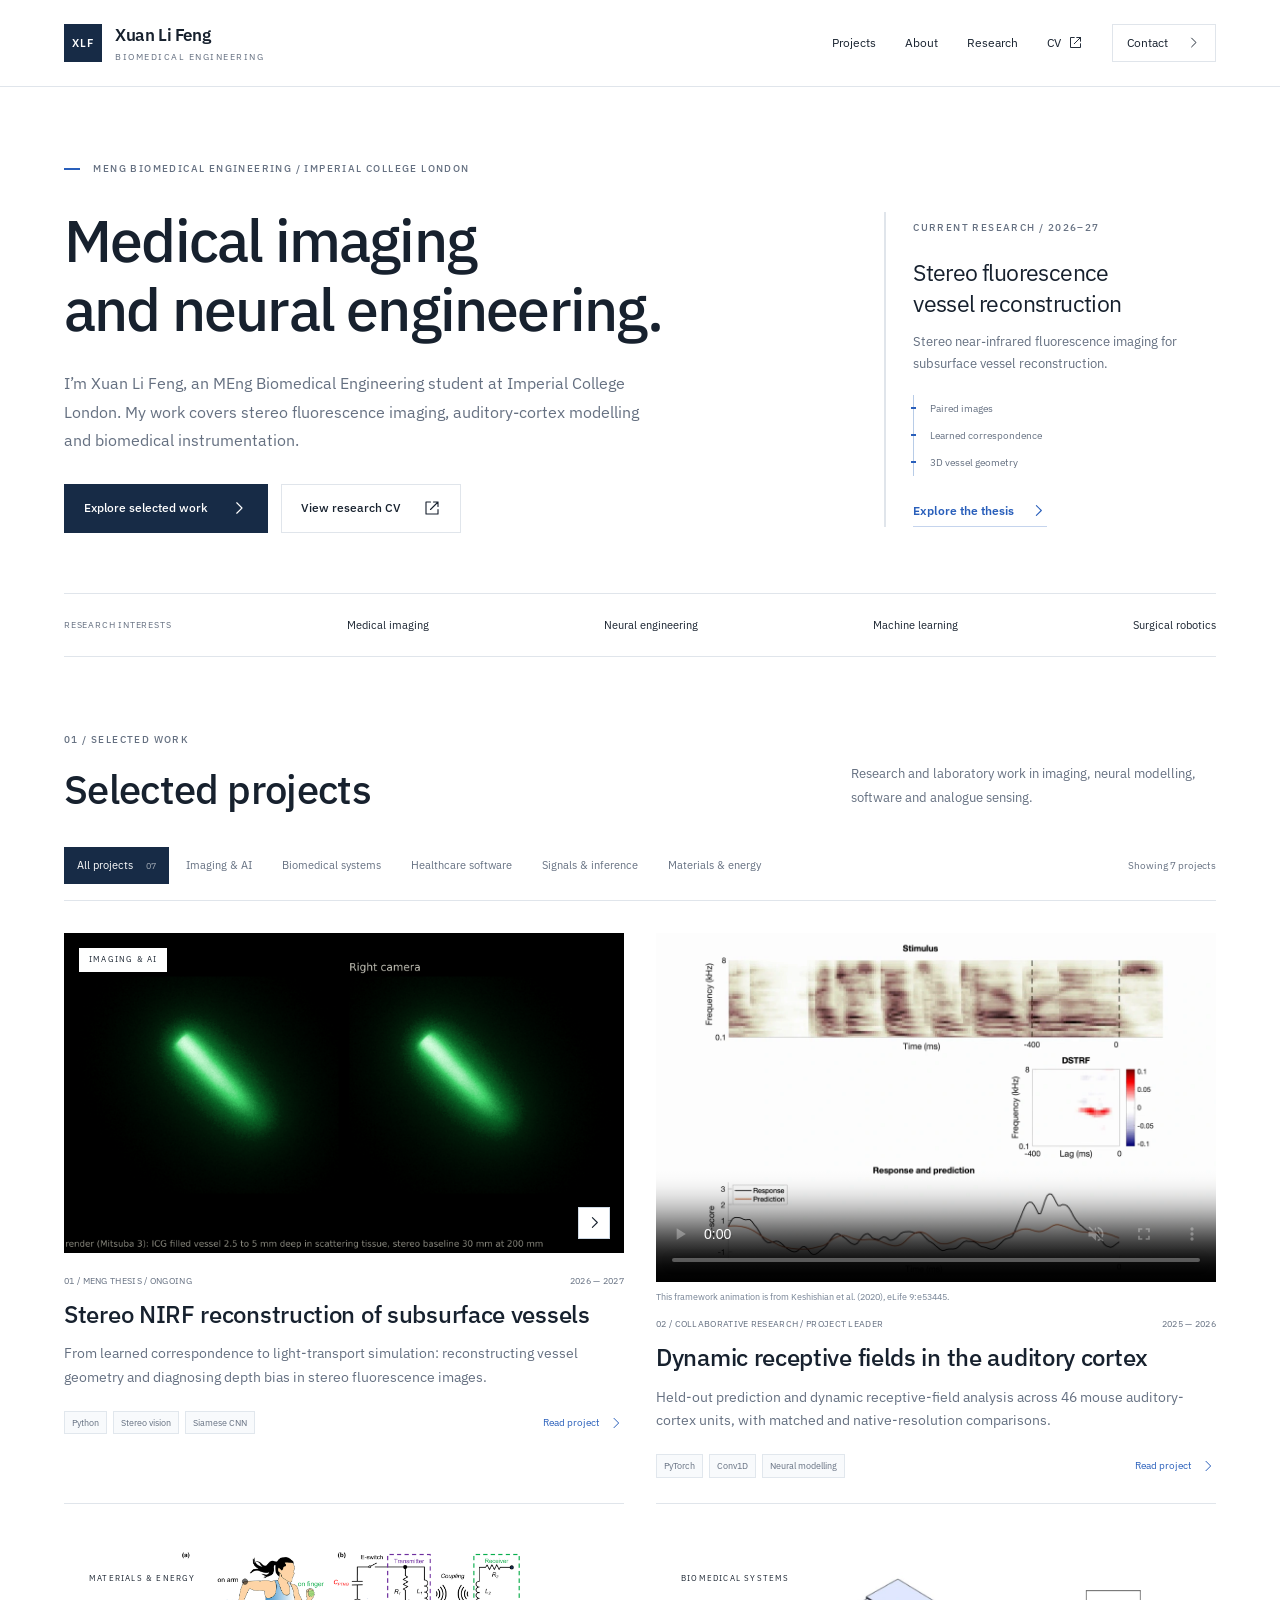
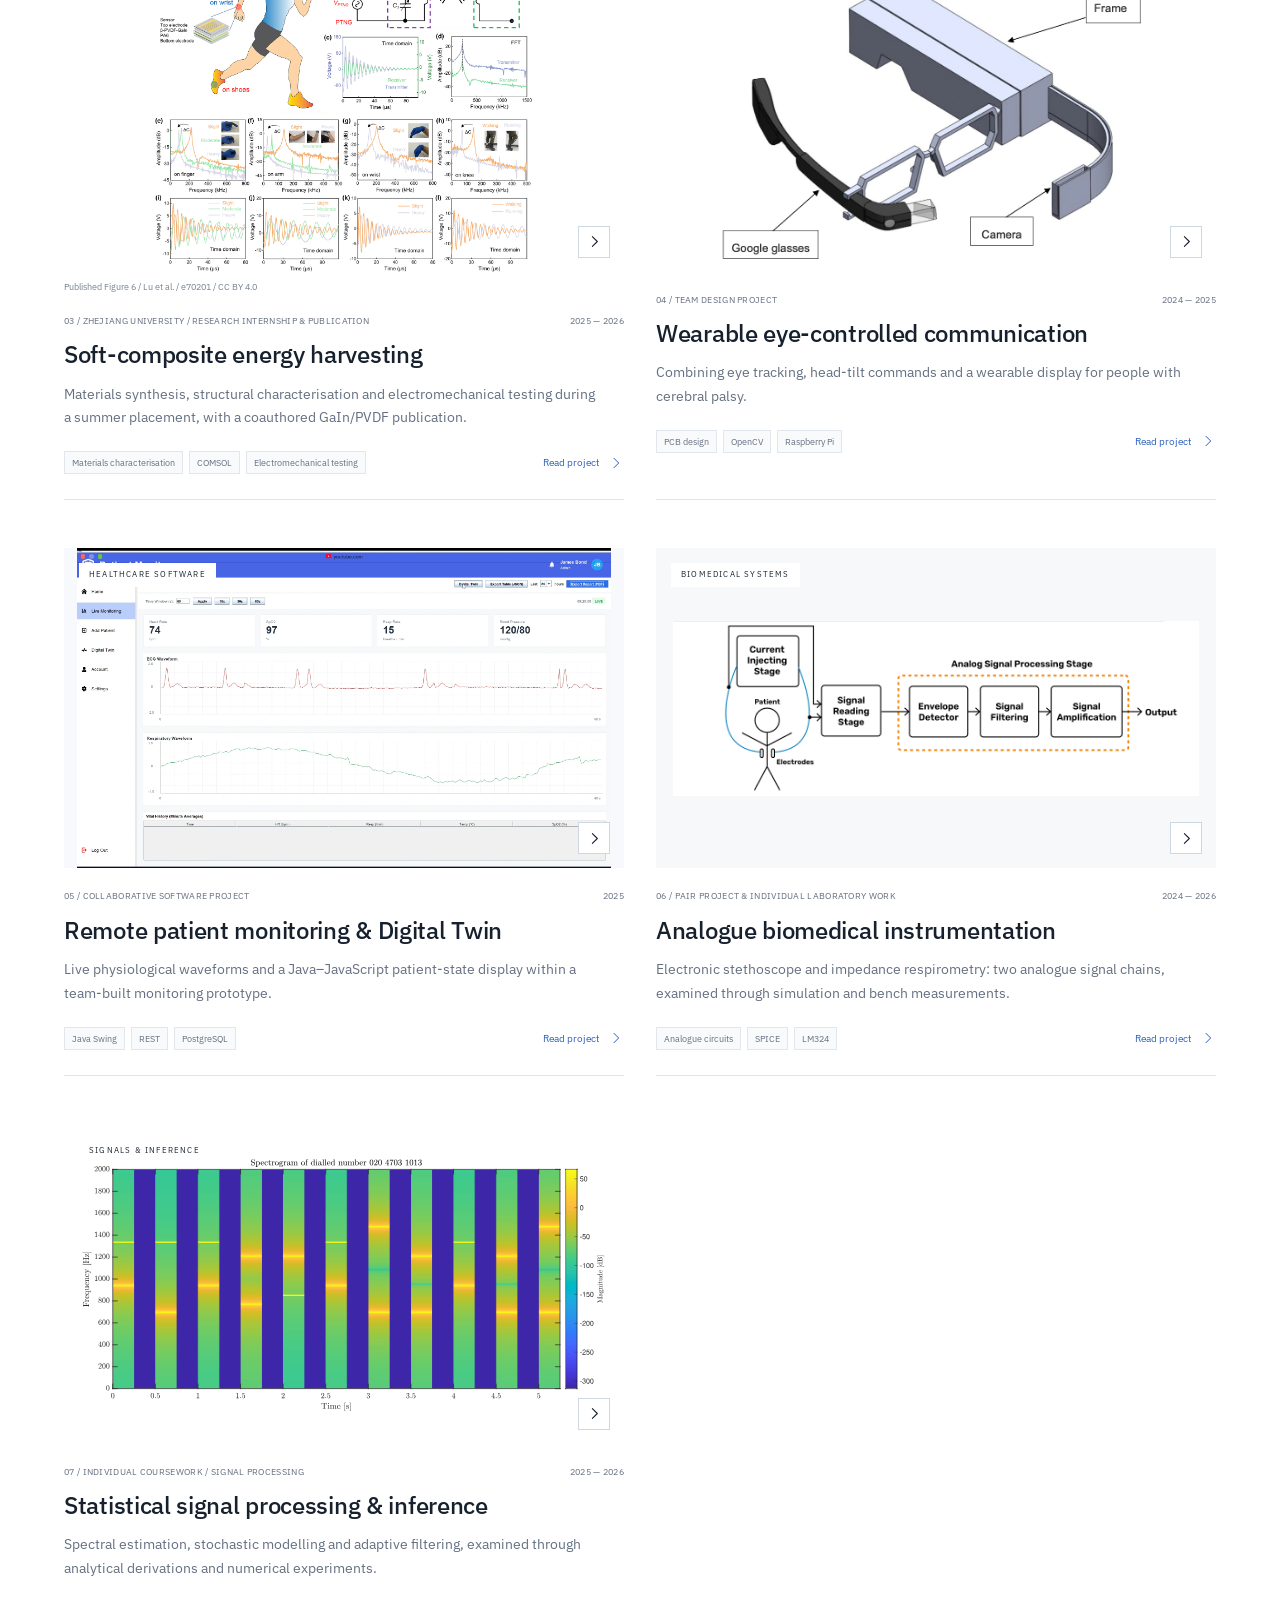
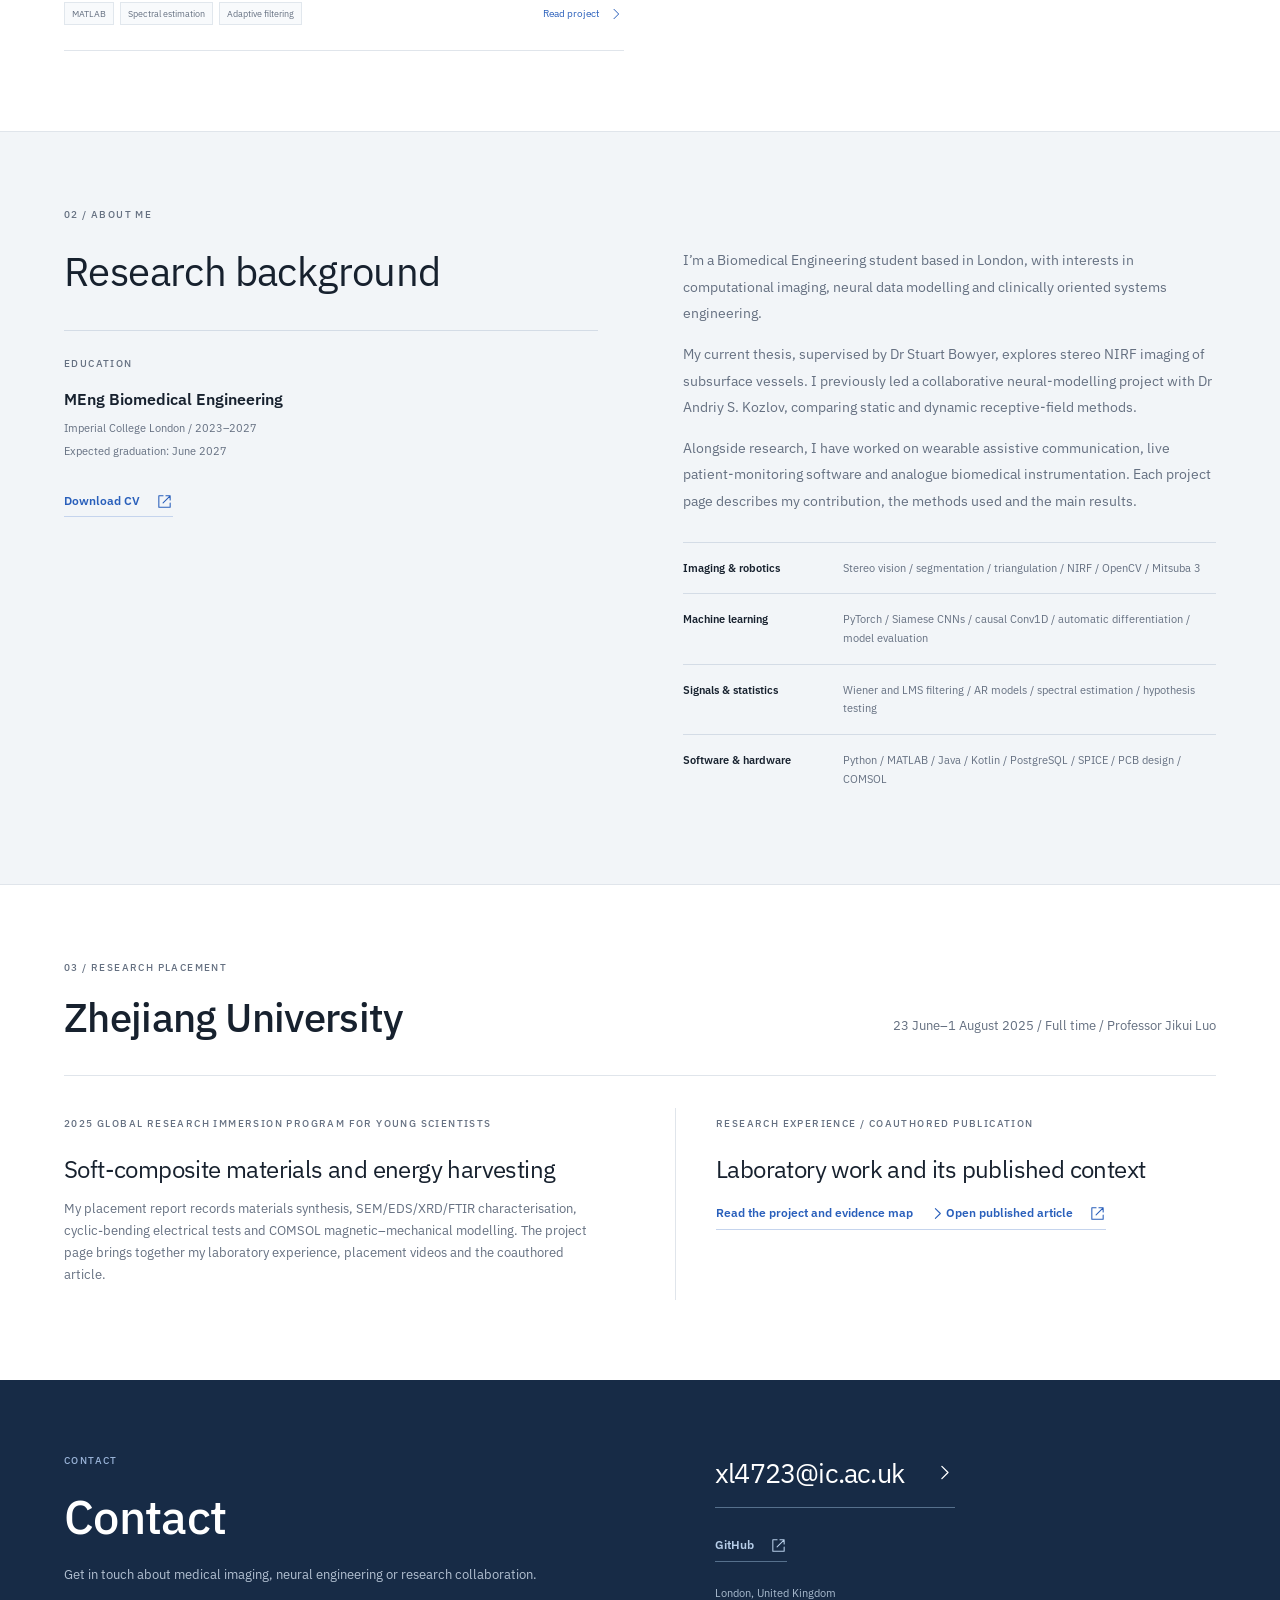
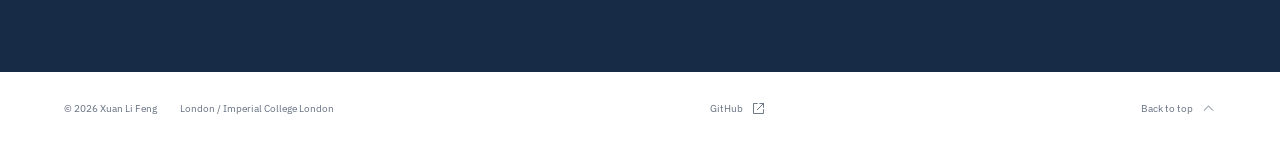
==== commit bd1ee8b2: "Clarify portfolio captions and replace audit-style wording with concise descriptions" ====
--- a/index.html
+++ b/index.html
@@ -1,5 +1,5 @@
 <!doctype html><html lang="en"><head><meta charset="utf-8"><meta name="viewport" content="width=device-width,initial-scale=1"><meta name="description" content="Xuan Li Feng — Biomedical engineering research in computational imaging, neural modelling and healthcare systems at Imperial College London."><meta name="theme-color" content="#17212e"><title>Biomedical Engineering Research | Xuan Li Feng</title><link rel="stylesheet" href="style.css"><script src="app.js" defer></script></head><body id="top"><a class="skip" href="#main">Skip to content</a><header><a class="brand" href="index.html" aria-label="Xuan Li Feng home"><span class="monogram">XLF</span><span>Xuan Li Feng<small>Biomedical engineering</small></span></a><nav aria-label="Main navigation"><a href="index.html#work">Projects</a><a href="index.html#about">About</a><a href="index.html#research">Research</a><a class="nav-cv" href="assets/Xuan-Li-Feng-CV.pdf" target="_blank" rel="noopener">CV <svg class="icon" viewBox="0 0 24 24" fill="none" stroke="currentColor" stroke-width="1.6" stroke-linecap="round" stroke-linejoin="round" aria-hidden="true"><path d="M14 4h6v6M20 4 10 14M10 4H4v16h16v-6"/></svg></a><a class="contact-link" href="mailto:xl4723@ic.ac.uk">Contact <svg class="icon" viewBox="0 0 24 24" fill="none" stroke="currentColor" stroke-width="1.6" stroke-linecap="round" stroke-linejoin="round" aria-hidden="true"><path d="m9 5 7 7-7 7"/></svg></a></nav></header><main id="main"><section class="hero wrap"><div class="eyebrow"><span class="status-rule" aria-hidden="true"></span> MEng Biomedical Engineering / Imperial College London</div><div class="hero-grid"><div><h1>Medical imaging<br>and neural engineering.</h1><p class="intro">I’m Xuan Li Feng, an MEng Biomedical Engineering student at Imperial College London. My work covers stereo fluorescence imaging, auditory-cortex modelling and biomedical instrumentation.</p><div class="actions"><a class="button primary" href="#work">Explore selected work <svg class="icon" viewBox="0 0 24 24" fill="none" stroke="currentColor" stroke-width="1.6" stroke-linecap="round" stroke-linejoin="round" aria-hidden="true"><path d="m9 5 7 7-7 7"/></svg></a><a class="button secondary" href="assets/Xuan-Li-Feng-CV.pdf" target="_blank" rel="noopener">View research CV <svg class="icon" viewBox="0 0 24 24" fill="none" stroke="currentColor" stroke-width="1.6" stroke-linecap="round" stroke-linejoin="round" aria-hidden="true"><path d="M14 4h6v6M20 4 10 14M10 4H4v16h16v-6"/></svg></a></div></div><aside class="hero-note"><span class="eyebrow">Current research / 2026–27</span><h2>Stereo fluorescence<br>vessel reconstruction</h2><p>Stereo near-infrared fluorescence imaging for subsurface vessel reconstruction.</p><div class="mini-diagram"><span>Paired images</span><span>Learned correspondence</span><span>3D vessel geometry</span></div><a class="text-link" href="nirf.html">Explore the thesis <svg class="icon" viewBox="0 0 24 24" fill="none" stroke="currentColor" stroke-width="1.6" stroke-linecap="round" stroke-linejoin="round" aria-hidden="true"><path d="m9 5 7 7-7 7"/></svg></a></aside></div><div class="directions"><span>Research interests</span><span>Medical imaging</span><span>Neural engineering</span><span>Machine learning</span><span>Surgical robotics</span></div></section>
-<section id="work" class="wrap section"><div class="section-head"><div><div class="eyebrow">01 / Selected work</div><h2>Selected projects</h2></div><p>Research and laboratory work in imaging, neural modelling, software and analogue sensing.</p></div><div class="filter-row"><div class="filters" role="group" aria-label="Filter projects"><button class="active" aria-pressed="true" data-filter="All">All projects <small>07</small></button><button aria-pressed="false" data-filter="Imaging & AI">Imaging & AI</button><button aria-pressed="false" data-filter="Biomedical systems">Biomedical systems</button><button aria-pressed="false" data-filter="Healthcare software">Healthcare software</button><button aria-pressed="false" data-filter="Signals & inference">Signals & inference</button><button aria-pressed="false" data-filter="Materials & energy">Materials & energy</button></div><p id="project-count" class="count" aria-live="polite">Showing 7 projects</p></div><div class="project-grid"><article class="project" data-category="Imaging & AI"><a class="project-image nirf" href="nirf.html" aria-label="Read Stereo NIRF reconstruction of subsurface vessels"><span class="category">Imaging & AI</span><img src="assets/nirf-01_stereo_render.png" alt="Simulated stereo fluorescence pair of a subsurface vessel rendered in Mitsuba 3." loading="lazy"><span class="image-arrow"><svg class="icon" viewBox="0 0 24 24" fill="none" stroke="currentColor" stroke-width="1.6" stroke-linecap="round" stroke-linejoin="round" aria-hidden="true"><path d="m9 5 7 7-7 7"/></svg></span></a><div class="meta"><span>01 / MEng thesis / ongoing</span><span>2026 — 2027</span></div><h3><a href="nirf.html">Stereo NIRF reconstruction of subsurface vessels</a></h3><p>From learned correspondence to light-transport simulation: reconstructing vessel geometry and diagnosing depth bias in stereo fluorescence images.</p><div class="card-foot"><div class="tags"><span>Python</span><span>Stereo vision</span><span>Siamese CNN</span></div><a class="read-label" href="nirf.html">Read project <svg class="icon" viewBox="0 0 24 24" fill="none" stroke="currentColor" stroke-width="1.6" stroke-linecap="round" stroke-linejoin="round" aria-hidden="true"><path d="m9 5 7 7-7 7"/></svg></a></div></article><article class="project" data-category="Imaging & AI"><div class="project-image video-card"><video class="card-video" controls muted loop playsinline preload="metadata" poster="assets/dstrf-video2-poster.webp" aria-label="Dynamic receptive-field animation"><source src="assets/dstrf-video2.mp4" type="video/mp4">Your browser cannot play this video.</video></div><p class="media-credit">Framework animation: Keshishian et al. (2020), eLife 9:e53445. Not a result from our dataset.</p><div class="meta"><span>02 / Collaborative research / project leader</span><span>2025 — 2026</span></div><h3><a href="auditory.html">Dynamic receptive fields in the auditory cortex</a></h3><p>Held-out prediction and dynamic receptive-field analysis across 46 mouse auditory-cortex units, with matched and native-resolution comparisons.</p><div class="card-foot"><div class="tags"><span>PyTorch</span><span>Conv1D</span><span>Neural modelling</span></div><a class="read-label" href="auditory.html">Read project <svg class="icon" viewBox="0 0 24 24" fill="none" stroke="currentColor" stroke-width="1.6" stroke-linecap="round" stroke-linejoin="round" aria-hidden="true"><path d="m9 5 7 7-7 7"/></svg></a></div></article><article class="project" data-category="Materials & energy"><a class="project-image internship" href="internship.html" aria-label="Read Soft-composite energy harvesting"><span class="category">Materials & energy</span><img src="assets/publication-figure-6.png" alt="Published Figure 6: wearable sensing architecture, circuit and measured wireless responses." loading="lazy"><span class="image-arrow"><svg class="icon" viewBox="0 0 24 24" fill="none" stroke="currentColor" stroke-width="1.6" stroke-linecap="round" stroke-linejoin="round" aria-hidden="true"><path d="m9 5 7 7-7 7"/></svg></span></a><p class="media-credit">Published Figure 6 / Lu et al. / <a href="https://doi.org/10.1002/eem2.70201">e70201</a> / <a href="https://creativecommons.org/licenses/by/4.0/">CC BY 4.0</a></p><div class="meta"><span>03 / Zhejiang University / Research internship & publication</span><span>2025 — 2026</span></div><h3><a href="internship.html">Soft-composite energy harvesting</a></h3><p>Materials synthesis, structural characterisation and electromechanical testing during a summer placement, with a coauthored GaIn/PVDF publication.</p><div class="card-foot"><div class="tags"><span>Materials characterisation</span><span>COMSOL</span><span>Electromechanical testing</span></div><a class="read-label" href="internship.html">Read project <svg class="icon" viewBox="0 0 24 24" fill="none" stroke="currentColor" stroke-width="1.6" stroke-linecap="round" stroke-linejoin="round" aria-hidden="true"><path d="m9 5 7 7-7 7"/></svg></a></div></article><article class="project" data-category="Biomedical systems"><a class="project-image wearable" href="wearable.html" aria-label="Read Wearable eye-controlled communication"><span class="category">Biomedical systems</span><img src="assets/wearable-glasses-cover.webp" alt="Wearable glasses design with frame, Google Glass display and camera labelled." loading="lazy"><span class="image-arrow"><svg class="icon" viewBox="0 0 24 24" fill="none" stroke="currentColor" stroke-width="1.6" stroke-linecap="round" stroke-linejoin="round" aria-hidden="true"><path d="m9 5 7 7-7 7"/></svg></span></a><div class="meta"><span>04 / Team design project</span><span>2024 — 2025</span></div><h3><a href="wearable.html">Wearable eye-controlled communication</a></h3><p>Combining eye tracking, head-tilt commands and a wearable display for people with cerebral palsy.</p><div class="card-foot"><div class="tags"><span>PCB design</span><span>OpenCV</span><span>Raspberry Pi</span></div><a class="read-label" href="wearable.html">Read project <svg class="icon" viewBox="0 0 24 24" fill="none" stroke="currentColor" stroke-width="1.6" stroke-linecap="round" stroke-linejoin="round" aria-hidden="true"><path d="m9 5 7 7-7 7"/></svg></a></div></article><article class="project" data-category="Healthcare software"><a class="project-image monitoring" href="monitoring.html" aria-label="Read Remote patient monitoring & Digital Twin"><span class="category">Healthcare software</span><img src="assets/patient-live-monitoring.webp" alt="Live Monitoring screen showing heart rate, oxygen saturation, respiration, blood pressure and waveforms." loading="lazy"><span class="image-arrow"><svg class="icon" viewBox="0 0 24 24" fill="none" stroke="currentColor" stroke-width="1.6" stroke-linecap="round" stroke-linejoin="round" aria-hidden="true"><path d="m9 5 7 7-7 7"/></svg></span></a><div class="meta"><span>05 / Collaborative software project</span><span>2025</span></div><h3><a href="monitoring.html">Remote patient monitoring & Digital Twin</a></h3><p>Live physiological waveforms and a Java–JavaScript patient-state display within a team-built monitoring prototype.</p><div class="card-foot"><div class="tags"><span>Java Swing</span><span>REST</span><span>PostgreSQL</span></div><a class="read-label" href="monitoring.html">Read project <svg class="icon" viewBox="0 0 24 24" fill="none" stroke="currentColor" stroke-width="1.6" stroke-linecap="round" stroke-linejoin="round" aria-hidden="true"><path d="m9 5 7 7-7 7"/></svg></a></div></article><article class="project" data-category="Biomedical systems"><a class="project-image instrumentation" href="instrumentation.html" aria-label="Read Analogue biomedical instrumentation"><span class="category">Biomedical systems</span><img src="assets/instrumentation-system-source.png" alt="Person with electrodes and the impedance-respirometry signal-processing chain." loading="lazy"><span class="image-arrow"><svg class="icon" viewBox="0 0 24 24" fill="none" stroke="currentColor" stroke-width="1.6" stroke-linecap="round" stroke-linejoin="round" aria-hidden="true"><path d="m9 5 7 7-7 7"/></svg></span></a><div class="meta"><span>06 / Pair project & individual laboratory work</span><span>2024 — 2026</span></div><h3><a href="instrumentation.html">Analogue biomedical instrumentation</a></h3><p>Electronic stethoscope and impedance respirometry: two analogue signal chains, examined through simulation and bench measurements.</p><div class="card-foot"><div class="tags"><span>Analogue circuits</span><span>SPICE</span><span>LM324</span></div><a class="read-label" href="instrumentation.html">Read project <svg class="icon" viewBox="0 0 24 24" fill="none" stroke="currentColor" stroke-width="1.6" stroke-linecap="round" stroke-linejoin="round" aria-hidden="true"><path d="m9 5 7 7-7 7"/></svg></a></div></article><article class="project" data-category="Signals & inference"><a class="project-image sspi" href="sspi.html" aria-label="Read Statistical signal processing & inference"><span class="category">Signals & inference</span><img src="assets/sspi-dtmf-spectrogram.svg" alt="Original DTMF spectrogram showing two frequency components during each generated tone and quiet gaps between tones." loading="lazy"><span class="image-arrow"><svg class="icon" viewBox="0 0 24 24" fill="none" stroke="currentColor" stroke-width="1.6" stroke-linecap="round" stroke-linejoin="round" aria-hidden="true"><path d="m9 5 7 7-7 7"/></svg></span></a><div class="meta"><span>07 / Individual coursework / signal processing</span><span>2025 — 2026</span></div><h3><a href="sspi.html">Statistical signal processing & inference</a></h3><p>Spectral estimation, stochastic modelling and adaptive filtering, examined through analytical derivations and numerical experiments.</p><div class="card-foot"><div class="tags"><span>MATLAB</span><span>Spectral estimation</span><span>Adaptive filtering</span></div><a class="read-label" href="sspi.html">Read project <svg class="icon" viewBox="0 0 24 24" fill="none" stroke="currentColor" stroke-width="1.6" stroke-linecap="round" stroke-linejoin="round" aria-hidden="true"><path d="m9 5 7 7-7 7"/></svg></a></div></article></div></section>
-<section id="about" class="about-section"><div class="wrap section"><div class="eyebrow">02 / About me</div><div class="about-grid"><div><h2>Research background</h2><div class="education"><span class="eyebrow">Education</span><strong>MEng Biomedical Engineering</strong><span>Imperial College London / 2023–2027</span><span>Expected graduation: June 2027</span></div><a class="text-link" href="assets/Xuan-Li-Feng-CV.pdf" target="_blank" rel="noopener">Download CV <svg class="icon" viewBox="0 0 24 24" fill="none" stroke="currentColor" stroke-width="1.6" stroke-linecap="round" stroke-linejoin="round" aria-hidden="true"><path d="M14 4h6v6M20 4 10 14M10 4H4v16h16v-6"/></svg></a></div><div class="about-copy"><p>I’m a Biomedical Engineering student based in London, with interests in computational imaging, neural data modelling and clinically oriented systems engineering.</p><p>My current thesis, supervised by Dr Stuart Bowyer, explores stereo NIRF imaging of subsurface vessels. I previously led a collaborative neural-modelling project with Dr Andriy S. Kozlov, comparing static and dynamic receptive-field methods.</p><p>Alongside research, I have worked on wearable assistive communication, live patient-monitoring software and analogue biomedical instrumentation. The project pages distinguish my individual contributions from shared work and retain the limits of the reported measurements.</p><div class="skills"><div><strong>Imaging & robotics</strong><span>Stereo vision / segmentation / triangulation / NIRF / OpenCV / Mitsuba 3</span></div><div><strong>Machine learning</strong><span>PyTorch / Siamese CNNs / causal Conv1D / automatic differentiation / model evaluation</span></div><div><strong>Signals & statistics</strong><span>Wiener and LMS filtering / AR models / spectral estimation / hypothesis testing</span></div><div><strong>Software & hardware</strong><span>Python / MATLAB / Java / Kotlin / PostgreSQL / SPICE / PCB design / COMSOL</span></div></div></div></div></div></section>
-<section id="research" class="wrap section research"><div class="section-head"><div><div class="eyebrow">03 / Research placement</div><h2>Zhejiang University</h2></div><p>23 June–1 August 2025 / Full time / Professor Jikui Luo</p></div><div class="publication"><div><span class="eyebrow">2025 Global Research Immersion Program for Young Scientists</span><h3>Soft-composite materials and energy harvesting</h3><p>My placement report records materials synthesis, SEM/EDS/XRD/FTIR characterisation, cyclic-bending electrical tests and COMSOL magnetic–mechanical modelling. The project page connects this laboratory experience to the coauthored article and identifies which media can be linked to its methods.</p></div><div class="publication-citation"><span class="eyebrow">Research experience / Coauthored publication</span><h3>Laboratory work and its published context</h3><a class="text-link" href="internship.html">Read the project and evidence map <svg class="icon" viewBox="0 0 24 24" fill="none" stroke="currentColor" stroke-width="1.6" stroke-linecap="round" stroke-linejoin="round" aria-hidden="true"><path d="m9 5 7 7-7 7"/></svg></a><a class="text-link" href="https://doi.org/10.1002/eem2.70201" target="_blank" rel="noopener">Open published article <svg class="icon" viewBox="0 0 24 24" fill="none" stroke="currentColor" stroke-width="1.6" stroke-linecap="round" stroke-linejoin="round" aria-hidden="true"><path d="M14 4h6v6M20 4 10 14M10 4H4v16h16v-6"/></svg></a></div></div></section>
-<section id="contact" class="contact-section"><div class="wrap contact-grid"><div><div class="eyebrow">Contact</div><h2>Contact</h2><p>Medical imaging, neural engineering or a research collaboration.</p></div><div class="contact-details"><a class="email" href="mailto:xl4723@ic.ac.uk">xl4723@ic.ac.uk <svg class="icon" viewBox="0 0 24 24" fill="none" stroke="currentColor" stroke-width="1.6" stroke-linecap="round" stroke-linejoin="round" aria-hidden="true"><path d="m9 5 7 7-7 7"/></svg></a><a class="text-link" href="https://github.com/xuan-lifeng" target="_blank" rel="noopener">GitHub <svg class="icon" viewBox="0 0 24 24" fill="none" stroke="currentColor" stroke-width="1.6" stroke-linecap="round" stroke-linejoin="round" aria-hidden="true"><path d="M14 4h6v6M20 4 10 14M10 4H4v16h16v-6"/></svg></a><span>London, United Kingdom</span></div></div></section></main><footer><span>© 2026 Xuan Li Feng<span class="footer-sub">London / Imperial College London</span></span><a href="https://github.com/xuan-lifeng" target="_blank" rel="noopener">GitHub <svg class="icon" viewBox="0 0 24 24" fill="none" stroke="currentColor" stroke-width="1.6" stroke-linecap="round" stroke-linejoin="round" aria-hidden="true"><path d="M14 4h6v6M20 4 10 14M10 4H4v16h16v-6"/></svg></a><a href="#top">Back to top <svg class="icon up-icon" viewBox="0 0 24 24" fill="none" stroke="currentColor" stroke-width="1.6" stroke-linecap="round" stroke-linejoin="round" aria-hidden="true"><path d="m9 5 7 7-7 7"/></svg></a></footer></body></html>+<section id="work" class="wrap section"><div class="section-head"><div><div class="eyebrow">01 / Selected work</div><h2>Selected projects</h2></div><p>Research and laboratory work in imaging, neural modelling, software and analogue sensing.</p></div><div class="filter-row"><div class="filters" role="group" aria-label="Filter projects"><button class="active" aria-pressed="true" data-filter="All">All projects <small>07</small></button><button aria-pressed="false" data-filter="Imaging & AI">Imaging & AI</button><button aria-pressed="false" data-filter="Biomedical systems">Biomedical systems</button><button aria-pressed="false" data-filter="Healthcare software">Healthcare software</button><button aria-pressed="false" data-filter="Signals & inference">Signals & inference</button><button aria-pressed="false" data-filter="Materials & energy">Materials & energy</button></div><p id="project-count" class="count" aria-live="polite">Showing 7 projects</p></div><div class="project-grid"><article class="project" data-category="Imaging & AI"><a class="project-image nirf" href="nirf.html" aria-label="Read Stereo NIRF reconstruction of subsurface vessels"><span class="category">Imaging & AI</span><img src="assets/nirf-01_stereo_render.png" alt="Simulated stereo fluorescence pair of a subsurface vessel rendered in Mitsuba 3." loading="lazy"><span class="image-arrow"><svg class="icon" viewBox="0 0 24 24" fill="none" stroke="currentColor" stroke-width="1.6" stroke-linecap="round" stroke-linejoin="round" aria-hidden="true"><path d="m9 5 7 7-7 7"/></svg></span></a><div class="meta"><span>01 / MEng thesis / ongoing</span><span>2026 — 2027</span></div><h3><a href="nirf.html">Stereo NIRF reconstruction of subsurface vessels</a></h3><p>From learned correspondence to light-transport simulation: reconstructing vessel geometry and diagnosing depth bias in stereo fluorescence images.</p><div class="card-foot"><div class="tags"><span>Python</span><span>Stereo vision</span><span>Siamese CNN</span></div><a class="read-label" href="nirf.html">Read project <svg class="icon" viewBox="0 0 24 24" fill="none" stroke="currentColor" stroke-width="1.6" stroke-linecap="round" stroke-linejoin="round" aria-hidden="true"><path d="m9 5 7 7-7 7"/></svg></a></div></article><article class="project" data-category="Imaging & AI"><div class="project-image video-card"><video class="card-video" controls muted loop playsinline preload="metadata" poster="assets/dstrf-video2-poster.webp" aria-label="Dynamic receptive-field animation"><source src="assets/dstrf-video2.mp4" type="video/mp4">Your browser cannot play this video.</video></div><p class="media-credit">This framework animation is from Keshishian et al. (2020), eLife 9:e53445.</p><div class="meta"><span>02 / Collaborative research / project leader</span><span>2025 — 2026</span></div><h3><a href="auditory.html">Dynamic receptive fields in the auditory cortex</a></h3><p>Held-out prediction and dynamic receptive-field analysis across 46 mouse auditory-cortex units, with matched and native-resolution comparisons.</p><div class="card-foot"><div class="tags"><span>PyTorch</span><span>Conv1D</span><span>Neural modelling</span></div><a class="read-label" href="auditory.html">Read project <svg class="icon" viewBox="0 0 24 24" fill="none" stroke="currentColor" stroke-width="1.6" stroke-linecap="round" stroke-linejoin="round" aria-hidden="true"><path d="m9 5 7 7-7 7"/></svg></a></div></article><article class="project" data-category="Materials & energy"><a class="project-image internship" href="internship.html" aria-label="Read Soft-composite energy harvesting"><span class="category">Materials & energy</span><img src="assets/publication-figure-6.png" alt="Published Figure 6: wearable sensing architecture, circuit and measured wireless responses." loading="lazy"><span class="image-arrow"><svg class="icon" viewBox="0 0 24 24" fill="none" stroke="currentColor" stroke-width="1.6" stroke-linecap="round" stroke-linejoin="round" aria-hidden="true"><path d="m9 5 7 7-7 7"/></svg></span></a><p class="media-credit">Published Figure 6 / Lu et al. / <a href="https://doi.org/10.1002/eem2.70201">e70201</a> / <a href="https://creativecommons.org/licenses/by/4.0/">CC BY 4.0</a></p><div class="meta"><span>03 / Zhejiang University / Research internship & publication</span><span>2025 — 2026</span></div><h3><a href="internship.html">Soft-composite energy harvesting</a></h3><p>Materials synthesis, structural characterisation and electromechanical testing during a summer placement, with a coauthored GaIn/PVDF publication.</p><div class="card-foot"><div class="tags"><span>Materials characterisation</span><span>COMSOL</span><span>Electromechanical testing</span></div><a class="read-label" href="internship.html">Read project <svg class="icon" viewBox="0 0 24 24" fill="none" stroke="currentColor" stroke-width="1.6" stroke-linecap="round" stroke-linejoin="round" aria-hidden="true"><path d="m9 5 7 7-7 7"/></svg></a></div></article><article class="project" data-category="Biomedical systems"><a class="project-image wearable" href="wearable.html" aria-label="Read Wearable eye-controlled communication"><span class="category">Biomedical systems</span><img src="assets/wearable-glasses-cover.webp" alt="Wearable glasses design with frame, Google Glass display and camera labelled." loading="lazy"><span class="image-arrow"><svg class="icon" viewBox="0 0 24 24" fill="none" stroke="currentColor" stroke-width="1.6" stroke-linecap="round" stroke-linejoin="round" aria-hidden="true"><path d="m9 5 7 7-7 7"/></svg></span></a><div class="meta"><span>04 / Team design project</span><span>2024 — 2025</span></div><h3><a href="wearable.html">Wearable eye-controlled communication</a></h3><p>Combining eye tracking, head-tilt commands and a wearable display for people with cerebral palsy.</p><div class="card-foot"><div class="tags"><span>PCB design</span><span>OpenCV</span><span>Raspberry Pi</span></div><a class="read-label" href="wearable.html">Read project <svg class="icon" viewBox="0 0 24 24" fill="none" stroke="currentColor" stroke-width="1.6" stroke-linecap="round" stroke-linejoin="round" aria-hidden="true"><path d="m9 5 7 7-7 7"/></svg></a></div></article><article class="project" data-category="Healthcare software"><a class="project-image monitoring" href="monitoring.html" aria-label="Read Remote patient monitoring & Digital Twin"><span class="category">Healthcare software</span><img src="assets/patient-live-monitoring.webp" alt="Live Monitoring screen showing heart rate, oxygen saturation, respiration, blood pressure and waveforms." loading="lazy"><span class="image-arrow"><svg class="icon" viewBox="0 0 24 24" fill="none" stroke="currentColor" stroke-width="1.6" stroke-linecap="round" stroke-linejoin="round" aria-hidden="true"><path d="m9 5 7 7-7 7"/></svg></span></a><div class="meta"><span>05 / Collaborative software project</span><span>2025</span></div><h3><a href="monitoring.html">Remote patient monitoring & Digital Twin</a></h3><p>Live physiological waveforms and a Java–JavaScript patient-state display within a team-built monitoring prototype.</p><div class="card-foot"><div class="tags"><span>Java Swing</span><span>REST</span><span>PostgreSQL</span></div><a class="read-label" href="monitoring.html">Read project <svg class="icon" viewBox="0 0 24 24" fill="none" stroke="currentColor" stroke-width="1.6" stroke-linecap="round" stroke-linejoin="round" aria-hidden="true"><path d="m9 5 7 7-7 7"/></svg></a></div></article><article class="project" data-category="Biomedical systems"><a class="project-image instrumentation" href="instrumentation.html" aria-label="Read Analogue biomedical instrumentation"><span class="category">Biomedical systems</span><img src="assets/instrumentation-system-source.png" alt="Person with electrodes and the impedance-respirometry signal-processing chain." loading="lazy"><span class="image-arrow"><svg class="icon" viewBox="0 0 24 24" fill="none" stroke="currentColor" stroke-width="1.6" stroke-linecap="round" stroke-linejoin="round" aria-hidden="true"><path d="m9 5 7 7-7 7"/></svg></span></a><div class="meta"><span>06 / Pair project & individual laboratory work</span><span>2024 — 2026</span></div><h3><a href="instrumentation.html">Analogue biomedical instrumentation</a></h3><p>Electronic stethoscope and impedance respirometry: two analogue signal chains, examined through simulation and bench measurements.</p><div class="card-foot"><div class="tags"><span>Analogue circuits</span><span>SPICE</span><span>LM324</span></div><a class="read-label" href="instrumentation.html">Read project <svg class="icon" viewBox="0 0 24 24" fill="none" stroke="currentColor" stroke-width="1.6" stroke-linecap="round" stroke-linejoin="round" aria-hidden="true"><path d="m9 5 7 7-7 7"/></svg></a></div></article><article class="project" data-category="Signals & inference"><a class="project-image sspi" href="sspi.html" aria-label="Read Statistical signal processing & inference"><span class="category">Signals & inference</span><img src="assets/sspi-dtmf-spectrogram.svg" alt="Original DTMF spectrogram showing two frequency components during each generated tone and quiet gaps between tones." loading="lazy"><span class="image-arrow"><svg class="icon" viewBox="0 0 24 24" fill="none" stroke="currentColor" stroke-width="1.6" stroke-linecap="round" stroke-linejoin="round" aria-hidden="true"><path d="m9 5 7 7-7 7"/></svg></span></a><div class="meta"><span>07 / Individual coursework / signal processing</span><span>2025 — 2026</span></div><h3><a href="sspi.html">Statistical signal processing & inference</a></h3><p>Spectral estimation, stochastic modelling and adaptive filtering, examined through analytical derivations and numerical experiments.</p><div class="card-foot"><div class="tags"><span>MATLAB</span><span>Spectral estimation</span><span>Adaptive filtering</span></div><a class="read-label" href="sspi.html">Read project <svg class="icon" viewBox="0 0 24 24" fill="none" stroke="currentColor" stroke-width="1.6" stroke-linecap="round" stroke-linejoin="round" aria-hidden="true"><path d="m9 5 7 7-7 7"/></svg></a></div></article></div></section>
+<section id="about" class="about-section"><div class="wrap section"><div class="eyebrow">02 / About me</div><div class="about-grid"><div><h2>Research background</h2><div class="education"><span class="eyebrow">Education</span><strong>MEng Biomedical Engineering</strong><span>Imperial College London / 2023–2027</span><span>Expected graduation: June 2027</span></div><a class="text-link" href="assets/Xuan-Li-Feng-CV.pdf" target="_blank" rel="noopener">Download CV <svg class="icon" viewBox="0 0 24 24" fill="none" stroke="currentColor" stroke-width="1.6" stroke-linecap="round" stroke-linejoin="round" aria-hidden="true"><path d="M14 4h6v6M20 4 10 14M10 4H4v16h16v-6"/></svg></a></div><div class="about-copy"><p>I’m a Biomedical Engineering student based in London, with interests in computational imaging, neural data modelling and clinically oriented systems engineering.</p><p>My current thesis, supervised by Dr Stuart Bowyer, explores stereo NIRF imaging of subsurface vessels. I previously led a collaborative neural-modelling project with Dr Andriy S. Kozlov, comparing static and dynamic receptive-field methods.</p><p>Alongside research, I have worked on wearable assistive communication, live patient-monitoring software and analogue biomedical instrumentation. Each project page describes my contribution, the methods used and the main results.</p><div class="skills"><div><strong>Imaging & robotics</strong><span>Stereo vision / segmentation / triangulation / NIRF / OpenCV / Mitsuba 3</span></div><div><strong>Machine learning</strong><span>PyTorch / Siamese CNNs / causal Conv1D / automatic differentiation / model evaluation</span></div><div><strong>Signals & statistics</strong><span>Wiener and LMS filtering / AR models / spectral estimation / hypothesis testing</span></div><div><strong>Software & hardware</strong><span>Python / MATLAB / Java / Kotlin / PostgreSQL / SPICE / PCB design / COMSOL</span></div></div></div></div></div></section>
+<section id="research" class="wrap section research"><div class="section-head"><div><div class="eyebrow">03 / Research placement</div><h2>Zhejiang University</h2></div><p>23 June–1 August 2025 / Full time / Professor Jikui Luo</p></div><div class="publication"><div><span class="eyebrow">2025 Global Research Immersion Program for Young Scientists</span><h3>Soft-composite materials and energy harvesting</h3><p>My placement report records materials synthesis, SEM/EDS/XRD/FTIR characterisation, cyclic-bending electrical tests and COMSOL magnetic–mechanical modelling. The project page brings together my laboratory experience, placement videos and the coauthored article.</p></div><div class="publication-citation"><span class="eyebrow">Research experience / Coauthored publication</span><h3>Laboratory work and its published context</h3><a class="text-link" href="internship.html">Read the project and evidence map <svg class="icon" viewBox="0 0 24 24" fill="none" stroke="currentColor" stroke-width="1.6" stroke-linecap="round" stroke-linejoin="round" aria-hidden="true"><path d="m9 5 7 7-7 7"/></svg></a><a class="text-link" href="https://doi.org/10.1002/eem2.70201" target="_blank" rel="noopener">Open published article <svg class="icon" viewBox="0 0 24 24" fill="none" stroke="currentColor" stroke-width="1.6" stroke-linecap="round" stroke-linejoin="round" aria-hidden="true"><path d="M14 4h6v6M20 4 10 14M10 4H4v16h16v-6"/></svg></a></div></div></section>
+<section id="contact" class="contact-section"><div class="wrap contact-grid"><div><div class="eyebrow">Contact</div><h2>Contact</h2><p>Get in touch about medical imaging, neural engineering or research collaboration.</p></div><div class="contact-details"><a class="email" href="mailto:xl4723@ic.ac.uk">xl4723@ic.ac.uk <svg class="icon" viewBox="0 0 24 24" fill="none" stroke="currentColor" stroke-width="1.6" stroke-linecap="round" stroke-linejoin="round" aria-hidden="true"><path d="m9 5 7 7-7 7"/></svg></a><a class="text-link" href="https://github.com/xuan-lifeng" target="_blank" rel="noopener">GitHub <svg class="icon" viewBox="0 0 24 24" fill="none" stroke="currentColor" stroke-width="1.6" stroke-linecap="round" stroke-linejoin="round" aria-hidden="true"><path d="M14 4h6v6M20 4 10 14M10 4H4v16h16v-6"/></svg></a><span>London, United Kingdom</span></div></div></section></main><footer><span>© 2026 Xuan Li Feng<span class="footer-sub">London / Imperial College London</span></span><a href="https://github.com/xuan-lifeng" target="_blank" rel="noopener">GitHub <svg class="icon" viewBox="0 0 24 24" fill="none" stroke="currentColor" stroke-width="1.6" stroke-linecap="round" stroke-linejoin="round" aria-hidden="true"><path d="M14 4h6v6M20 4 10 14M10 4H4v16h16v-6"/></svg></a><a href="#top">Back to top <svg class="icon up-icon" viewBox="0 0 24 24" fill="none" stroke="currentColor" stroke-width="1.6" stroke-linecap="round" stroke-linejoin="round" aria-hidden="true"><path d="m9 5 7 7-7 7"/></svg></a></footer></body></html>
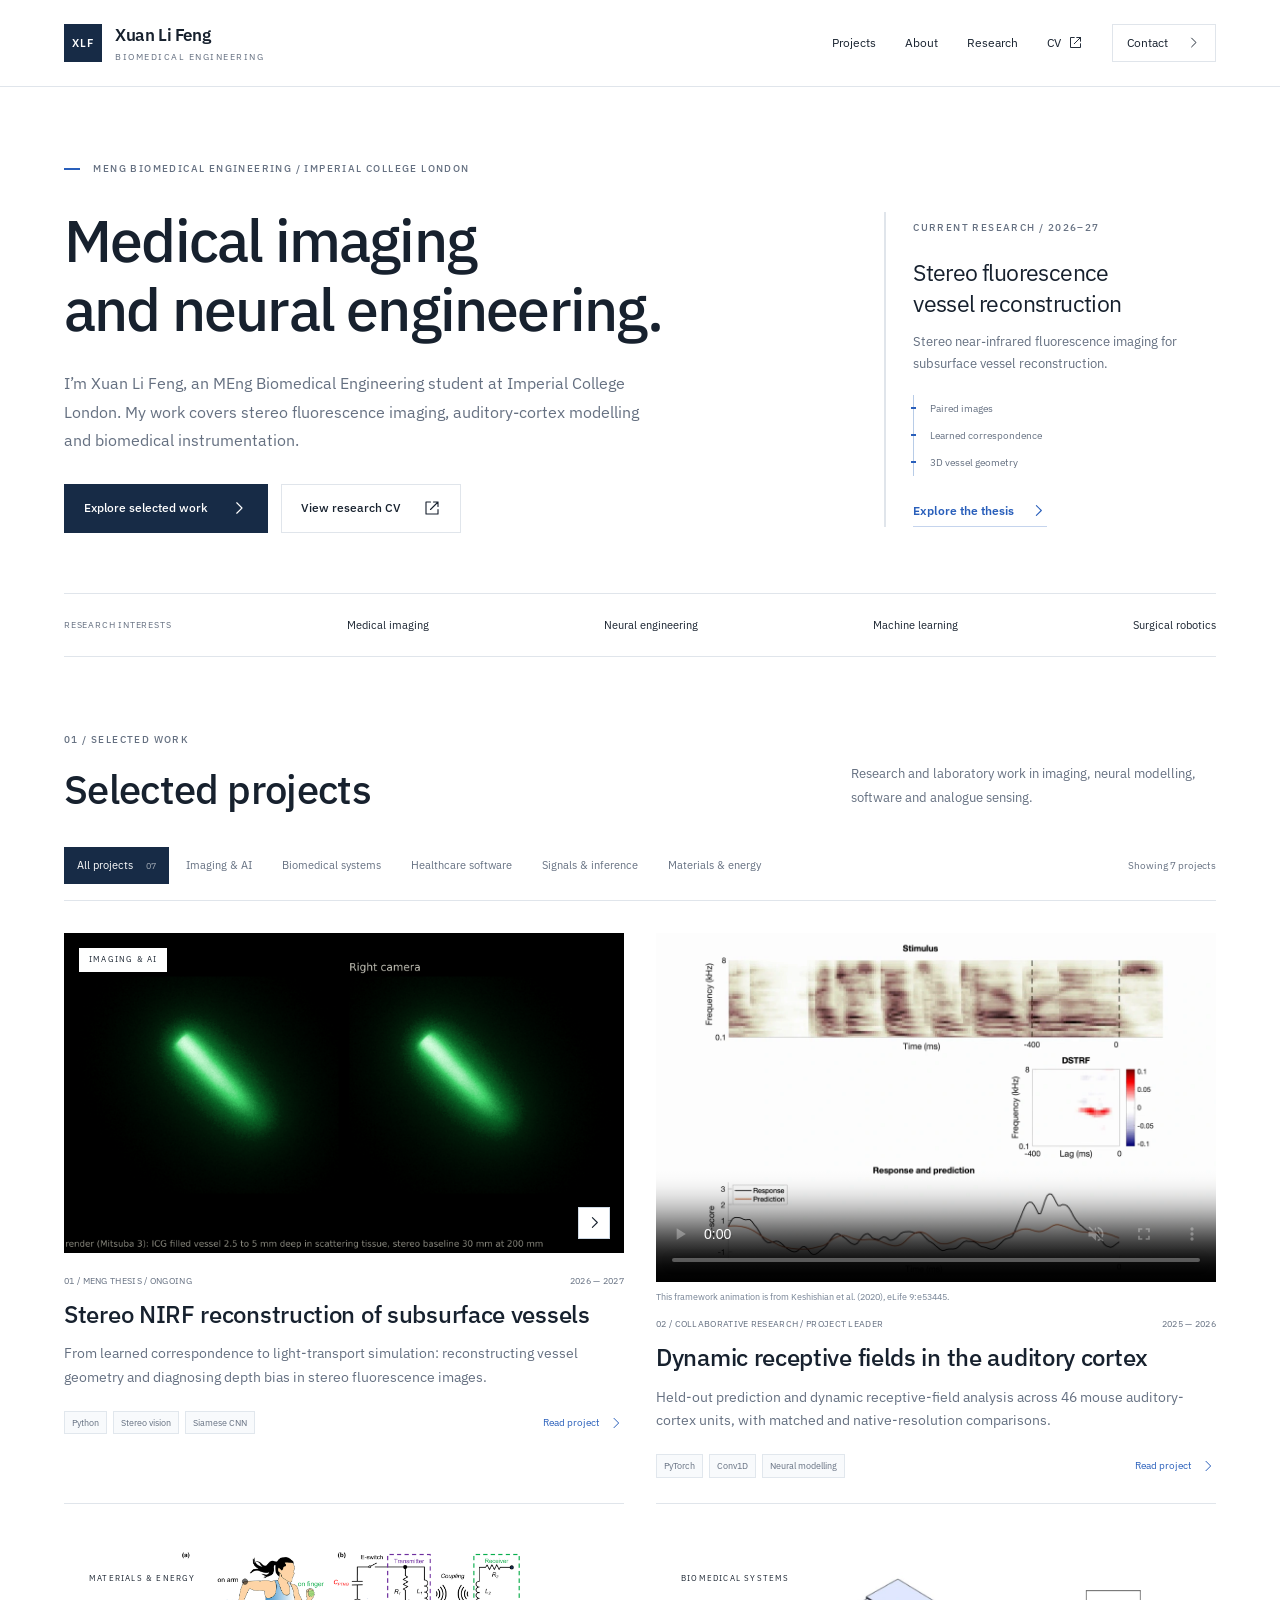
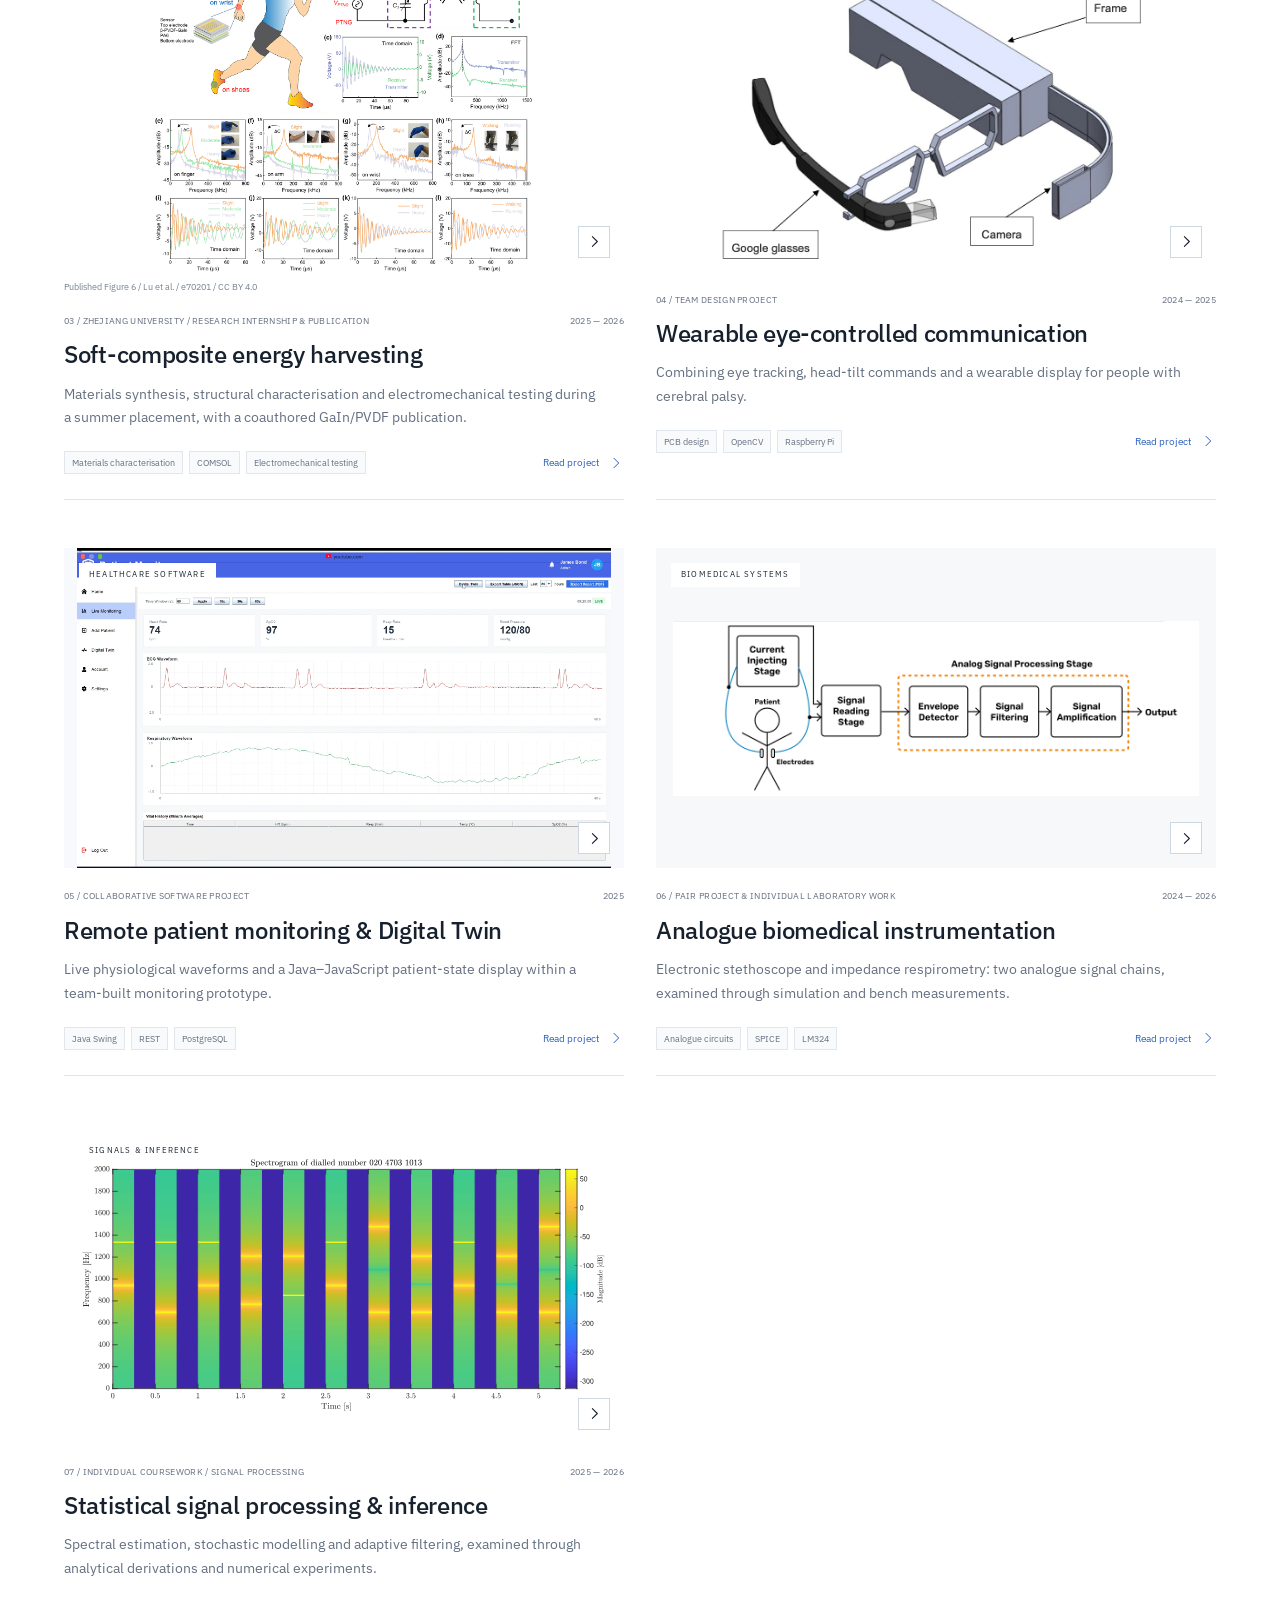
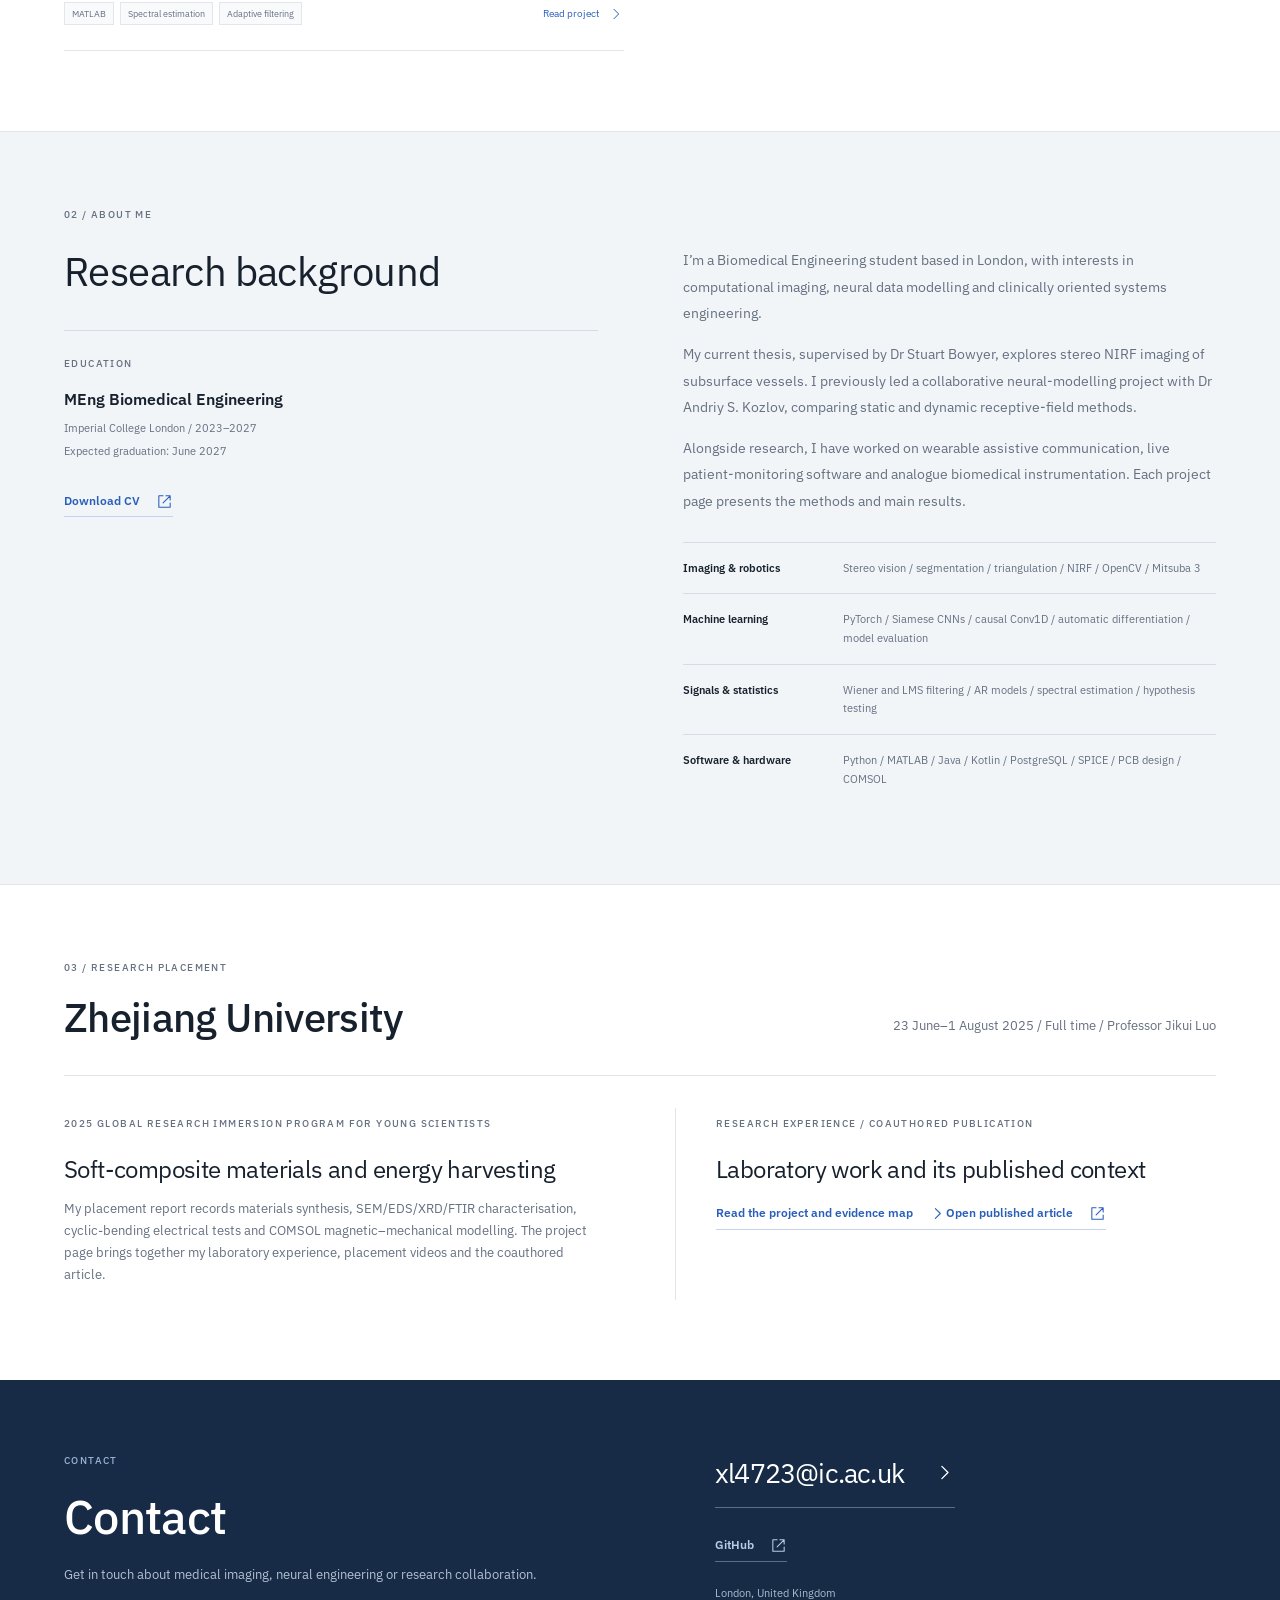
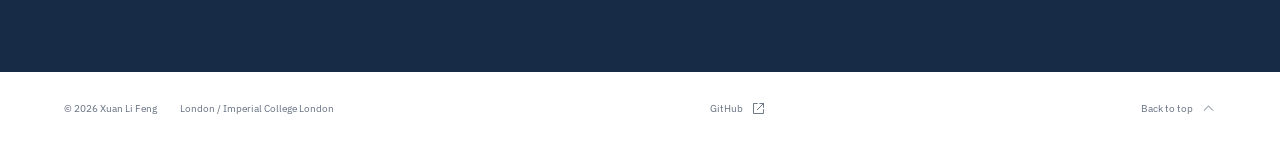
==== commit 1be1a38a: "Rebuild neural analysis figures and add zoomable title-only project images" ====
--- a/index.html
+++ b/index.html
@@ -1,5 +1,5 @@
 <!doctype html><html lang="en"><head><meta charset="utf-8"><meta name="viewport" content="width=device-width,initial-scale=1"><meta name="description" content="Xuan Li Feng — Biomedical engineering research in computational imaging, neural modelling and healthcare systems at Imperial College London."><meta name="theme-color" content="#17212e"><title>Biomedical Engineering Research | Xuan Li Feng</title><link rel="stylesheet" href="style.css"><script src="app.js" defer></script></head><body id="top"><a class="skip" href="#main">Skip to content</a><header><a class="brand" href="index.html" aria-label="Xuan Li Feng home"><span class="monogram">XLF</span><span>Xuan Li Feng<small>Biomedical engineering</small></span></a><nav aria-label="Main navigation"><a href="index.html#work">Projects</a><a href="index.html#about">About</a><a href="index.html#research">Research</a><a class="nav-cv" href="assets/Xuan-Li-Feng-CV.pdf" target="_blank" rel="noopener">CV <svg class="icon" viewBox="0 0 24 24" fill="none" stroke="currentColor" stroke-width="1.6" stroke-linecap="round" stroke-linejoin="round" aria-hidden="true"><path d="M14 4h6v6M20 4 10 14M10 4H4v16h16v-6"/></svg></a><a class="contact-link" href="mailto:xl4723@ic.ac.uk">Contact <svg class="icon" viewBox="0 0 24 24" fill="none" stroke="currentColor" stroke-width="1.6" stroke-linecap="round" stroke-linejoin="round" aria-hidden="true"><path d="m9 5 7 7-7 7"/></svg></a></nav></header><main id="main"><section class="hero wrap"><div class="eyebrow"><span class="status-rule" aria-hidden="true"></span> MEng Biomedical Engineering / Imperial College London</div><div class="hero-grid"><div><h1>Medical imaging<br>and neural engineering.</h1><p class="intro">I’m Xuan Li Feng, an MEng Biomedical Engineering student at Imperial College London. My work covers stereo fluorescence imaging, auditory-cortex modelling and biomedical instrumentation.</p><div class="actions"><a class="button primary" href="#work">Explore selected work <svg class="icon" viewBox="0 0 24 24" fill="none" stroke="currentColor" stroke-width="1.6" stroke-linecap="round" stroke-linejoin="round" aria-hidden="true"><path d="m9 5 7 7-7 7"/></svg></a><a class="button secondary" href="assets/Xuan-Li-Feng-CV.pdf" target="_blank" rel="noopener">View research CV <svg class="icon" viewBox="0 0 24 24" fill="none" stroke="currentColor" stroke-width="1.6" stroke-linecap="round" stroke-linejoin="round" aria-hidden="true"><path d="M14 4h6v6M20 4 10 14M10 4H4v16h16v-6"/></svg></a></div></div><aside class="hero-note"><span class="eyebrow">Current research / 2026–27</span><h2>Stereo fluorescence<br>vessel reconstruction</h2><p>Stereo near-infrared fluorescence imaging for subsurface vessel reconstruction.</p><div class="mini-diagram"><span>Paired images</span><span>Learned correspondence</span><span>3D vessel geometry</span></div><a class="text-link" href="nirf.html">Explore the thesis <svg class="icon" viewBox="0 0 24 24" fill="none" stroke="currentColor" stroke-width="1.6" stroke-linecap="round" stroke-linejoin="round" aria-hidden="true"><path d="m9 5 7 7-7 7"/></svg></a></aside></div><div class="directions"><span>Research interests</span><span>Medical imaging</span><span>Neural engineering</span><span>Machine learning</span><span>Surgical robotics</span></div></section>
 <section id="work" class="wrap section"><div class="section-head"><div><div class="eyebrow">01 / Selected work</div><h2>Selected projects</h2></div><p>Research and laboratory work in imaging, neural modelling, software and analogue sensing.</p></div><div class="filter-row"><div class="filters" role="group" aria-label="Filter projects"><button class="active" aria-pressed="true" data-filter="All">All projects <small>07</small></button><button aria-pressed="false" data-filter="Imaging & AI">Imaging & AI</button><button aria-pressed="false" data-filter="Biomedical systems">Biomedical systems</button><button aria-pressed="false" data-filter="Healthcare software">Healthcare software</button><button aria-pressed="false" data-filter="Signals & inference">Signals & inference</button><button aria-pressed="false" data-filter="Materials & energy">Materials & energy</button></div><p id="project-count" class="count" aria-live="polite">Showing 7 projects</p></div><div class="project-grid"><article class="project" data-category="Imaging & AI"><a class="project-image nirf" href="nirf.html" aria-label="Read Stereo NIRF reconstruction of subsurface vessels"><span class="category">Imaging & AI</span><img src="assets/nirf-01_stereo_render.png" alt="Simulated stereo fluorescence pair of a subsurface vessel rendered in Mitsuba 3." loading="lazy"><span class="image-arrow"><svg class="icon" viewBox="0 0 24 24" fill="none" stroke="currentColor" stroke-width="1.6" stroke-linecap="round" stroke-linejoin="round" aria-hidden="true"><path d="m9 5 7 7-7 7"/></svg></span></a><div class="meta"><span>01 / MEng thesis / ongoing</span><span>2026 — 2027</span></div><h3><a href="nirf.html">Stereo NIRF reconstruction of subsurface vessels</a></h3><p>From learned correspondence to light-transport simulation: reconstructing vessel geometry and diagnosing depth bias in stereo fluorescence images.</p><div class="card-foot"><div class="tags"><span>Python</span><span>Stereo vision</span><span>Siamese CNN</span></div><a class="read-label" href="nirf.html">Read project <svg class="icon" viewBox="0 0 24 24" fill="none" stroke="currentColor" stroke-width="1.6" stroke-linecap="round" stroke-linejoin="round" aria-hidden="true"><path d="m9 5 7 7-7 7"/></svg></a></div></article><article class="project" data-category="Imaging & AI"><div class="project-image video-card"><video class="card-video" controls muted loop playsinline preload="metadata" poster="assets/dstrf-video2-poster.webp" aria-label="Dynamic receptive-field animation"><source src="assets/dstrf-video2.mp4" type="video/mp4">Your browser cannot play this video.</video></div><p class="media-credit">This framework animation is from Keshishian et al. (2020), eLife 9:e53445.</p><div class="meta"><span>02 / Collaborative research / project leader</span><span>2025 — 2026</span></div><h3><a href="auditory.html">Dynamic receptive fields in the auditory cortex</a></h3><p>Held-out prediction and dynamic receptive-field analysis across 46 mouse auditory-cortex units, with matched and native-resolution comparisons.</p><div class="card-foot"><div class="tags"><span>PyTorch</span><span>Conv1D</span><span>Neural modelling</span></div><a class="read-label" href="auditory.html">Read project <svg class="icon" viewBox="0 0 24 24" fill="none" stroke="currentColor" stroke-width="1.6" stroke-linecap="round" stroke-linejoin="round" aria-hidden="true"><path d="m9 5 7 7-7 7"/></svg></a></div></article><article class="project" data-category="Materials & energy"><a class="project-image internship" href="internship.html" aria-label="Read Soft-composite energy harvesting"><span class="category">Materials & energy</span><img src="assets/publication-figure-6.png" alt="Published Figure 6: wearable sensing architecture, circuit and measured wireless responses." loading="lazy"><span class="image-arrow"><svg class="icon" viewBox="0 0 24 24" fill="none" stroke="currentColor" stroke-width="1.6" stroke-linecap="round" stroke-linejoin="round" aria-hidden="true"><path d="m9 5 7 7-7 7"/></svg></span></a><p class="media-credit">Published Figure 6 / Lu et al. / <a href="https://doi.org/10.1002/eem2.70201">e70201</a> / <a href="https://creativecommons.org/licenses/by/4.0/">CC BY 4.0</a></p><div class="meta"><span>03 / Zhejiang University / Research internship & publication</span><span>2025 — 2026</span></div><h3><a href="internship.html">Soft-composite energy harvesting</a></h3><p>Materials synthesis, structural characterisation and electromechanical testing during a summer placement, with a coauthored GaIn/PVDF publication.</p><div class="card-foot"><div class="tags"><span>Materials characterisation</span><span>COMSOL</span><span>Electromechanical testing</span></div><a class="read-label" href="internship.html">Read project <svg class="icon" viewBox="0 0 24 24" fill="none" stroke="currentColor" stroke-width="1.6" stroke-linecap="round" stroke-linejoin="round" aria-hidden="true"><path d="m9 5 7 7-7 7"/></svg></a></div></article><article class="project" data-category="Biomedical systems"><a class="project-image wearable" href="wearable.html" aria-label="Read Wearable eye-controlled communication"><span class="category">Biomedical systems</span><img src="assets/wearable-glasses-cover.webp" alt="Wearable glasses design with frame, Google Glass display and camera labelled." loading="lazy"><span class="image-arrow"><svg class="icon" viewBox="0 0 24 24" fill="none" stroke="currentColor" stroke-width="1.6" stroke-linecap="round" stroke-linejoin="round" aria-hidden="true"><path d="m9 5 7 7-7 7"/></svg></span></a><div class="meta"><span>04 / Team design project</span><span>2024 — 2025</span></div><h3><a href="wearable.html">Wearable eye-controlled communication</a></h3><p>Combining eye tracking, head-tilt commands and a wearable display for people with cerebral palsy.</p><div class="card-foot"><div class="tags"><span>PCB design</span><span>OpenCV</span><span>Raspberry Pi</span></div><a class="read-label" href="wearable.html">Read project <svg class="icon" viewBox="0 0 24 24" fill="none" stroke="currentColor" stroke-width="1.6" stroke-linecap="round" stroke-linejoin="round" aria-hidden="true"><path d="m9 5 7 7-7 7"/></svg></a></div></article><article class="project" data-category="Healthcare software"><a class="project-image monitoring" href="monitoring.html" aria-label="Read Remote patient monitoring & Digital Twin"><span class="category">Healthcare software</span><img src="assets/patient-live-monitoring.webp" alt="Live Monitoring screen showing heart rate, oxygen saturation, respiration, blood pressure and waveforms." loading="lazy"><span class="image-arrow"><svg class="icon" viewBox="0 0 24 24" fill="none" stroke="currentColor" stroke-width="1.6" stroke-linecap="round" stroke-linejoin="round" aria-hidden="true"><path d="m9 5 7 7-7 7"/></svg></span></a><div class="meta"><span>05 / Collaborative software project</span><span>2025</span></div><h3><a href="monitoring.html">Remote patient monitoring & Digital Twin</a></h3><p>Live physiological waveforms and a Java–JavaScript patient-state display within a team-built monitoring prototype.</p><div class="card-foot"><div class="tags"><span>Java Swing</span><span>REST</span><span>PostgreSQL</span></div><a class="read-label" href="monitoring.html">Read project <svg class="icon" viewBox="0 0 24 24" fill="none" stroke="currentColor" stroke-width="1.6" stroke-linecap="round" stroke-linejoin="round" aria-hidden="true"><path d="m9 5 7 7-7 7"/></svg></a></div></article><article class="project" data-category="Biomedical systems"><a class="project-image instrumentation" href="instrumentation.html" aria-label="Read Analogue biomedical instrumentation"><span class="category">Biomedical systems</span><img src="assets/instrumentation-system-source.png" alt="Person with electrodes and the impedance-respirometry signal-processing chain." loading="lazy"><span class="image-arrow"><svg class="icon" viewBox="0 0 24 24" fill="none" stroke="currentColor" stroke-width="1.6" stroke-linecap="round" stroke-linejoin="round" aria-hidden="true"><path d="m9 5 7 7-7 7"/></svg></span></a><div class="meta"><span>06 / Pair project & individual laboratory work</span><span>2024 — 2026</span></div><h3><a href="instrumentation.html">Analogue biomedical instrumentation</a></h3><p>Electronic stethoscope and impedance respirometry: two analogue signal chains, examined through simulation and bench measurements.</p><div class="card-foot"><div class="tags"><span>Analogue circuits</span><span>SPICE</span><span>LM324</span></div><a class="read-label" href="instrumentation.html">Read project <svg class="icon" viewBox="0 0 24 24" fill="none" stroke="currentColor" stroke-width="1.6" stroke-linecap="round" stroke-linejoin="round" aria-hidden="true"><path d="m9 5 7 7-7 7"/></svg></a></div></article><article class="project" data-category="Signals & inference"><a class="project-image sspi" href="sspi.html" aria-label="Read Statistical signal processing & inference"><span class="category">Signals & inference</span><img src="assets/sspi-dtmf-spectrogram.svg" alt="Original DTMF spectrogram showing two frequency components during each generated tone and quiet gaps between tones." loading="lazy"><span class="image-arrow"><svg class="icon" viewBox="0 0 24 24" fill="none" stroke="currentColor" stroke-width="1.6" stroke-linecap="round" stroke-linejoin="round" aria-hidden="true"><path d="m9 5 7 7-7 7"/></svg></span></a><div class="meta"><span>07 / Individual coursework / signal processing</span><span>2025 — 2026</span></div><h3><a href="sspi.html">Statistical signal processing & inference</a></h3><p>Spectral estimation, stochastic modelling and adaptive filtering, examined through analytical derivations and numerical experiments.</p><div class="card-foot"><div class="tags"><span>MATLAB</span><span>Spectral estimation</span><span>Adaptive filtering</span></div><a class="read-label" href="sspi.html">Read project <svg class="icon" viewBox="0 0 24 24" fill="none" stroke="currentColor" stroke-width="1.6" stroke-linecap="round" stroke-linejoin="round" aria-hidden="true"><path d="m9 5 7 7-7 7"/></svg></a></div></article></div></section>
-<section id="about" class="about-section"><div class="wrap section"><div class="eyebrow">02 / About me</div><div class="about-grid"><div><h2>Research background</h2><div class="education"><span class="eyebrow">Education</span><strong>MEng Biomedical Engineering</strong><span>Imperial College London / 2023–2027</span><span>Expected graduation: June 2027</span></div><a class="text-link" href="assets/Xuan-Li-Feng-CV.pdf" target="_blank" rel="noopener">Download CV <svg class="icon" viewBox="0 0 24 24" fill="none" stroke="currentColor" stroke-width="1.6" stroke-linecap="round" stroke-linejoin="round" aria-hidden="true"><path d="M14 4h6v6M20 4 10 14M10 4H4v16h16v-6"/></svg></a></div><div class="about-copy"><p>I’m a Biomedical Engineering student based in London, with interests in computational imaging, neural data modelling and clinically oriented systems engineering.</p><p>My current thesis, supervised by Dr Stuart Bowyer, explores stereo NIRF imaging of subsurface vessels. I previously led a collaborative neural-modelling project with Dr Andriy S. Kozlov, comparing static and dynamic receptive-field methods.</p><p>Alongside research, I have worked on wearable assistive communication, live patient-monitoring software and analogue biomedical instrumentation. Each project page describes my contribution, the methods used and the main results.</p><div class="skills"><div><strong>Imaging & robotics</strong><span>Stereo vision / segmentation / triangulation / NIRF / OpenCV / Mitsuba 3</span></div><div><strong>Machine learning</strong><span>PyTorch / Siamese CNNs / causal Conv1D / automatic differentiation / model evaluation</span></div><div><strong>Signals & statistics</strong><span>Wiener and LMS filtering / AR models / spectral estimation / hypothesis testing</span></div><div><strong>Software & hardware</strong><span>Python / MATLAB / Java / Kotlin / PostgreSQL / SPICE / PCB design / COMSOL</span></div></div></div></div></div></section>
+<section id="about" class="about-section"><div class="wrap section"><div class="eyebrow">02 / About me</div><div class="about-grid"><div><h2>Research background</h2><div class="education"><span class="eyebrow">Education</span><strong>MEng Biomedical Engineering</strong><span>Imperial College London / 2023–2027</span><span>Expected graduation: June 2027</span></div><a class="text-link" href="assets/Xuan-Li-Feng-CV.pdf" target="_blank" rel="noopener">Download CV <svg class="icon" viewBox="0 0 24 24" fill="none" stroke="currentColor" stroke-width="1.6" stroke-linecap="round" stroke-linejoin="round" aria-hidden="true"><path d="M14 4h6v6M20 4 10 14M10 4H4v16h16v-6"/></svg></a></div><div class="about-copy"><p>I’m a Biomedical Engineering student based in London, with interests in computational imaging, neural data modelling and clinically oriented systems engineering.</p><p>My current thesis, supervised by Dr Stuart Bowyer, explores stereo NIRF imaging of subsurface vessels. I previously led a collaborative neural-modelling project with Dr Andriy S. Kozlov, comparing static and dynamic receptive-field methods.</p><p>Alongside research, I have worked on wearable assistive communication, live patient-monitoring software and analogue biomedical instrumentation. Each project page presents the methods and main results.</p><div class="skills"><div><strong>Imaging & robotics</strong><span>Stereo vision / segmentation / triangulation / NIRF / OpenCV / Mitsuba 3</span></div><div><strong>Machine learning</strong><span>PyTorch / Siamese CNNs / causal Conv1D / automatic differentiation / model evaluation</span></div><div><strong>Signals & statistics</strong><span>Wiener and LMS filtering / AR models / spectral estimation / hypothesis testing</span></div><div><strong>Software & hardware</strong><span>Python / MATLAB / Java / Kotlin / PostgreSQL / SPICE / PCB design / COMSOL</span></div></div></div></div></div></section>
 <section id="research" class="wrap section research"><div class="section-head"><div><div class="eyebrow">03 / Research placement</div><h2>Zhejiang University</h2></div><p>23 June–1 August 2025 / Full time / Professor Jikui Luo</p></div><div class="publication"><div><span class="eyebrow">2025 Global Research Immersion Program for Young Scientists</span><h3>Soft-composite materials and energy harvesting</h3><p>My placement report records materials synthesis, SEM/EDS/XRD/FTIR characterisation, cyclic-bending electrical tests and COMSOL magnetic–mechanical modelling. The project page brings together my laboratory experience, placement videos and the coauthored article.</p></div><div class="publication-citation"><span class="eyebrow">Research experience / Coauthored publication</span><h3>Laboratory work and its published context</h3><a class="text-link" href="internship.html">Read the project and evidence map <svg class="icon" viewBox="0 0 24 24" fill="none" stroke="currentColor" stroke-width="1.6" stroke-linecap="round" stroke-linejoin="round" aria-hidden="true"><path d="m9 5 7 7-7 7"/></svg></a><a class="text-link" href="https://doi.org/10.1002/eem2.70201" target="_blank" rel="noopener">Open published article <svg class="icon" viewBox="0 0 24 24" fill="none" stroke="currentColor" stroke-width="1.6" stroke-linecap="round" stroke-linejoin="round" aria-hidden="true"><path d="M14 4h6v6M20 4 10 14M10 4H4v16h16v-6"/></svg></a></div></div></section>
 <section id="contact" class="contact-section"><div class="wrap contact-grid"><div><div class="eyebrow">Contact</div><h2>Contact</h2><p>Get in touch about medical imaging, neural engineering or research collaboration.</p></div><div class="contact-details"><a class="email" href="mailto:xl4723@ic.ac.uk">xl4723@ic.ac.uk <svg class="icon" viewBox="0 0 24 24" fill="none" stroke="currentColor" stroke-width="1.6" stroke-linecap="round" stroke-linejoin="round" aria-hidden="true"><path d="m9 5 7 7-7 7"/></svg></a><a class="text-link" href="https://github.com/xuan-lifeng" target="_blank" rel="noopener">GitHub <svg class="icon" viewBox="0 0 24 24" fill="none" stroke="currentColor" stroke-width="1.6" stroke-linecap="round" stroke-linejoin="round" aria-hidden="true"><path d="M14 4h6v6M20 4 10 14M10 4H4v16h16v-6"/></svg></a><span>London, United Kingdom</span></div></div></section></main><footer><span>© 2026 Xuan Li Feng<span class="footer-sub">London / Imperial College London</span></span><a href="https://github.com/xuan-lifeng" target="_blank" rel="noopener">GitHub <svg class="icon" viewBox="0 0 24 24" fill="none" stroke="currentColor" stroke-width="1.6" stroke-linecap="round" stroke-linejoin="round" aria-hidden="true"><path d="M14 4h6v6M20 4 10 14M10 4H4v16h16v-6"/></svg></a><a href="#top">Back to top <svg class="icon up-icon" viewBox="0 0 24 24" fill="none" stroke="currentColor" stroke-width="1.6" stroke-linecap="round" stroke-linejoin="round" aria-hidden="true"><path d="m9 5 7 7-7 7"/></svg></a></footer></body></html>
